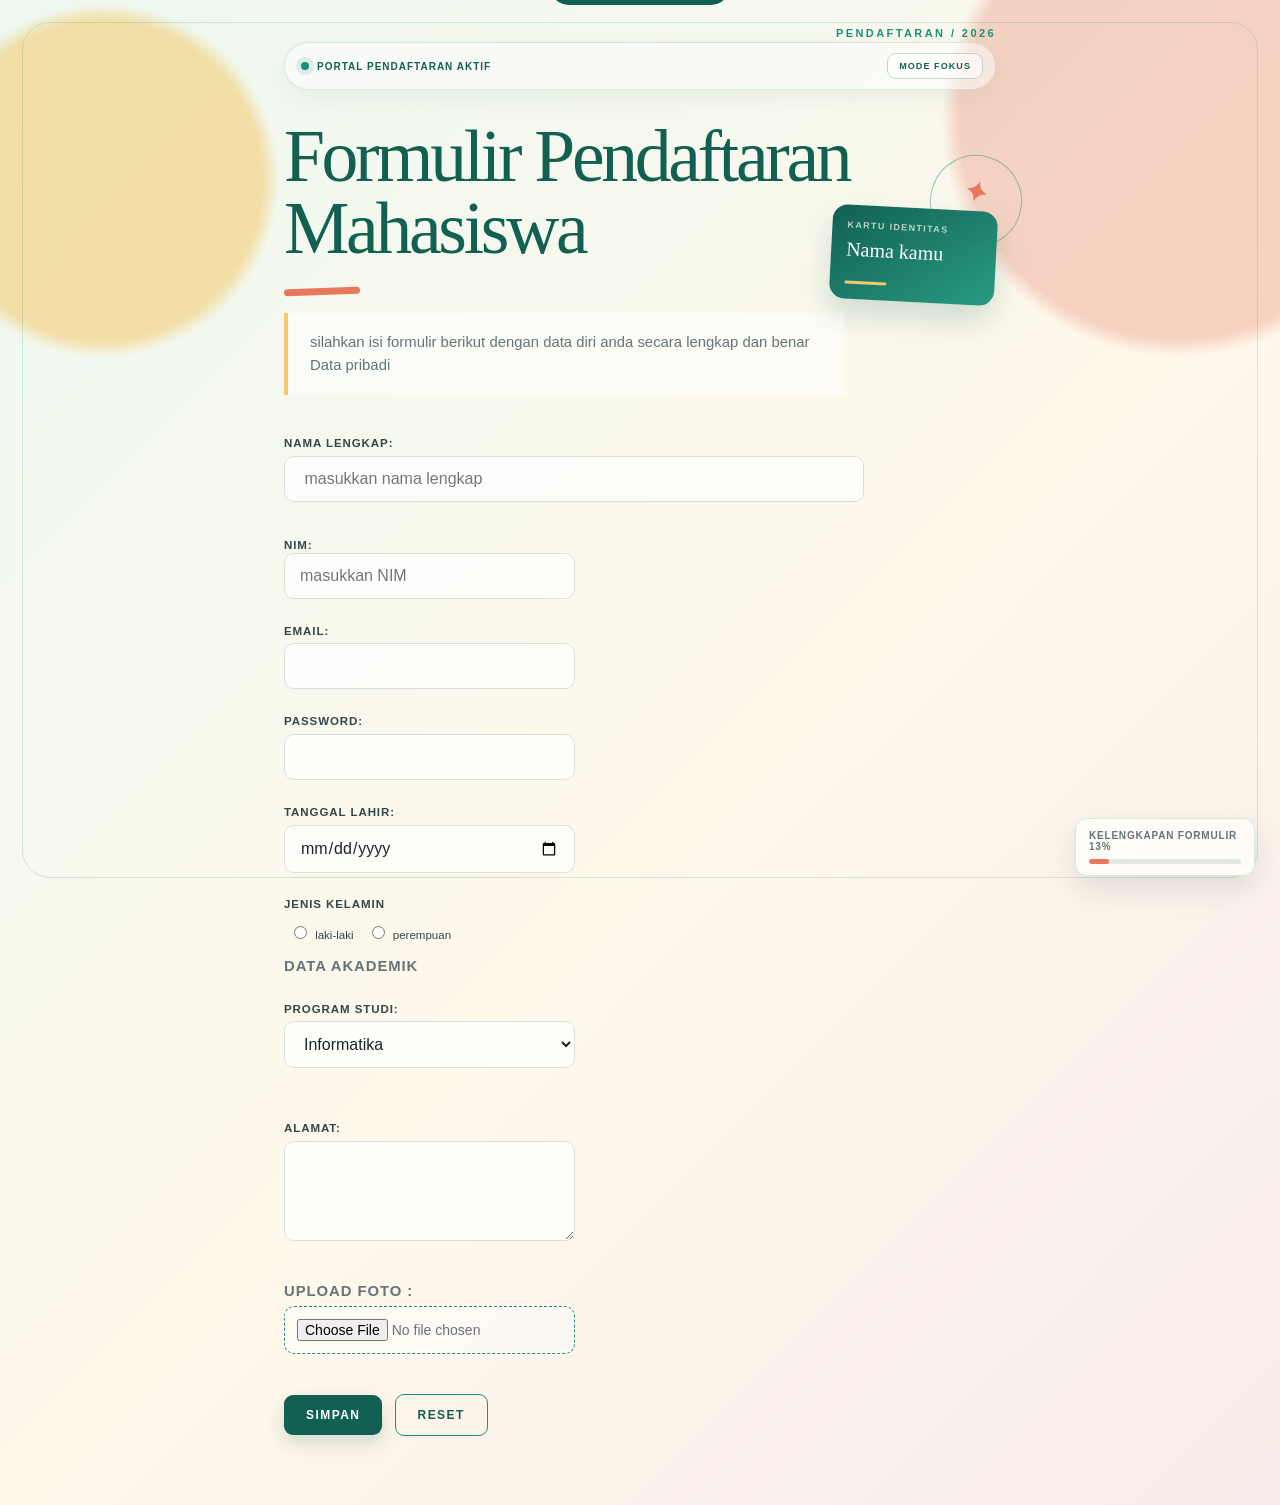
==== test.html @ 1a00e094 "Polish student registration form" ====
<!DOCTYPE html>
<html>
    <head>
        <title>soal 1 pemrograman web dasar</title>
        <meta name="viewport" content="width=device-width, initial-scale=1.0">
        <style>
            :root {
                --ink: #19242a;
                --muted: #65747a;
                --paper: rgba(255, 253, 248, 0.93);
                --line: #d8e0dc;
                --mint: #1e8f79;
                --mint-dark: #126052;
                --coral: #e7785d;
                --yellow: #f3c969;
                --shadow: 0 24px 70px rgba(25, 57, 54, 0.16);
            }

            * { box-sizing: border-box; }

            html { min-height: 100%; }

            body {
                position: relative;
                isolation: isolate;
                max-width: 860px;
                margin: 0 auto;
                padding: 76px 74px 64px;
                color: var(--ink);
                background:
                    radial-gradient(circle at 8% 12%, rgba(243, 201, 105, .55) 0 9%, transparent 10%),
                    radial-gradient(circle at 92% 8%, rgba(231, 120, 93, .30) 0 12%, transparent 13%),
                    linear-gradient(135deg, #edf8f1 0%, #fff8eb 55%, #f7ebe9 100%);
                font-family: Georgia, "Times New Roman", serif;
                line-height: 1.55;
                min-height: 100vh;
            }

            body::before {
                content: "";
                position: fixed;
                z-index: -1;
                inset: 22px;
                border: 1px solid rgba(30, 143, 121, .18);
                border-radius: 28px;
                pointer-events: none;
            }

            body::after {
                content: "PENDAFTARAN  /  2026";
                position: absolute;
                top: 28px;
                right: 74px;
                color: var(--mint);
                font: 700 11px/1 Arial, sans-serif;
                letter-spacing: .22em;
            }

            h1 {
                max-width: 580px;
                margin: 0 0 18px;
                color: var(--mint-dark);
                font-size: clamp(2.45rem, 6vw, 4.6rem);
                font-weight: 400;
                line-height: .98;
                letter-spacing: -.045em;
            }

            h1::after {
                content: "";
                display: block;
                width: 76px;
                height: 7px;
                margin-top: 24px;
                border-radius: 99px;
                background: var(--coral);
                transform: rotate(-2deg);
            }

            p {
                color: var(--muted);
                font-family: Arial, sans-serif;
                font-size: .93rem;
            }

            body > p:first-of-type {
                max-width: 560px;
                margin: 0 0 30px;
                padding: 18px 22px;
                border-left: 4px solid var(--yellow);
                background: rgba(255, 255, 255, .52);
            }

            body > p:nth-of-type(2) {
                margin: 34px 0 12px;
                color: var(--mint-dark);
                font-weight: 700;
                text-transform: uppercase;
                letter-spacing: .14em;
            }

            label {
                display: inline-block;
                margin: 12px 0 5px;
                color: #34464a;
                font: 700 .72rem/1.2 Arial, sans-serif;
                letter-spacing: .08em;
                text-transform: uppercase;
            }

            input:not([type="radio"]):not([type="file"]),
            select,
            textarea {
                display: block;
                width: 100%;
                max-width: 580px;
                padding: 13px 15px;
                border: 1px solid var(--line);
                border-radius: 10px;
                outline: none;
                color: var(--ink);
                background: rgba(255, 255, 255, .75);
                font: 16px Arial, sans-serif;
                transition: border-color .2s, box-shadow .2s, background .2s;
            }

            textarea { resize: vertical; }

            input:not([type="radio"]):not([type="file"]):focus,
            select:focus,
            textarea:focus {
                border-color: var(--mint);
                background: #fff;
                box-shadow: 0 0 0 4px rgba(30, 143, 121, .13);
            }

            input[type="radio"] {
                accent-color: var(--mint);
                margin: 0 4px 0 10px;
            }

            input[type="radio"] + label {
                margin: 12px 4px 0 0;
                font-weight: 400;
                letter-spacing: 0;
                text-transform: none;
            }

            input[type="file"] {
                width: 100%;
                max-width: 580px;
                padding: 12px;
                border: 1px dashed var(--mint);
                border-radius: 10px;
                color: var(--muted);
                background: rgba(255, 255, 255, .45);
                font: 14px Arial, sans-serif;
            }

            button {
                margin: 12px 8px 0 0;
                padding: 13px 22px;
                border: 0;
                border-radius: 9px;
                color: white;
                background: var(--mint-dark);
                cursor: pointer;
                font: 700 12px Arial, sans-serif;
                letter-spacing: .12em;
                text-transform: uppercase;
                box-shadow: 0 8px 18px rgba(18, 96, 82, .18);
                transition: transform .2s, box-shadow .2s, background .2s;
            }

            button[type="reset"] {
                color: var(--mint-dark);
                background: transparent;
                border: 1px solid var(--mint);
                box-shadow: none;
            }

            button:hover {
                background: var(--coral);
                box-shadow: 0 12px 22px rgba(231, 120, 93, .24);
                transform: translateY(-2px);
            }

            button[type="reset"]:hover { color: white; }

            .form-accent {
                position: absolute;
                top: 155px;
                right: 48px;
                width: 92px;
                height: 92px;
                border: 1px solid rgba(30, 143, 121, .45);
                border-radius: 50%;
                transform: rotate(18deg);
                pointer-events: none;
            }

            .form-accent::before {
                content: "✦";
                position: absolute;
                top: 20px;
                left: 31px;
                color: var(--coral);
                font-size: 28px;
            }

            .form-progress {
                position: fixed;
                right: 25px;
                bottom: 24px;
                z-index: 5;
                width: 180px;
                padding: 11px 13px;
                border: 1px solid rgba(30, 143, 121, .18);
                border-radius: 12px;
                background: rgba(255, 253, 248, .92);
                box-shadow: 0 12px 30px rgba(25, 57, 54, .12);
                font: 700 10px Arial, sans-serif;
                letter-spacing: .08em;
            }

            .form-progress span { display: block; margin-bottom: 7px; color: var(--muted); }
            .progress-track { height: 5px; overflow: hidden; border-radius: 10px; background: #dfe9e2; }
            .progress-value { width: 0%; height: 100%; border-radius: inherit; background: var(--coral); transition: width .3s ease; }

            .notice {
                position: fixed;
                top: 24px;
                left: 50%;
                z-index: 10;
                padding: 12px 18px;
                border-radius: 99px;
                color: white;
                background: var(--mint-dark);
                font: 700 12px Arial, sans-serif;
                transform: translate(-50%, -150%);
                transition: transform .3s ease;
            }

            .notice.show { transform: translate(-50%, 0); }

            .status-bar {
                display: flex;
                align-items: center;
                justify-content: space-between;
                gap: 18px;
                margin: -34px 0 30px;
                padding: 10px 12px 10px 16px;
                border: 1px solid rgba(30, 143, 121, .17);
                border-radius: 99px;
                background: rgba(255, 255, 255, .48);
                box-shadow: 0 9px 24px rgba(25, 57, 54, .05);
                font: 700 10px Arial, sans-serif;
                letter-spacing: .1em;
                text-transform: uppercase;
            }

            .status-live { display: inline-flex; align-items: center; gap: 8px; color: var(--mint-dark); }
            .status-live::before {
                content: "";
                width: 8px;
                height: 8px;
                border-radius: 50%;
                background: var(--mint);
                box-shadow: 0 0 0 5px rgba(30, 143, 121, .12);
                animation: pulse 2s ease-in-out infinite;
            }

            .focus-toggle {
                padding: 7px 11px;
                margin: 0;
                color: var(--mint-dark);
                background: rgba(255, 255, 255, .58);
                border: 1px solid rgba(30, 143, 121, .3);
                box-shadow: none;
                font-size: 9px;
            }

            .focus-toggle:hover { color: white; }

            .identity-preview {
                position: absolute;
                top: 208px;
                right: 74px;
                width: 165px;
                padding: 15px;
                border-radius: 15px;
                color: white;
                background: linear-gradient(145deg, var(--mint-dark), #289b82);
                box-shadow: 0 16px 30px rgba(18, 96, 82, .18);
                transform: rotate(3deg);
                transition: transform .25s ease;
            }

            .identity-preview:hover { transform: rotate(0) translateY(-4px); }
            .preview-kicker { display: block; opacity: .7; font: 700 9px Arial, sans-serif; letter-spacing: .15em; }
            .preview-name { display: block; min-height: 30px; margin-top: 8px; font: 400 20px/1.1 Georgia, serif; overflow-wrap: anywhere; }
            .preview-line { display: block; width: 42px; height: 3px; margin-top: 13px; border-radius: 9px; background: var(--yellow); }

            .focus-mode { max-width: 720px; }
            .focus-mode .identity-preview,
            .focus-mode .form-accent { opacity: .12; }
            .focus-mode .status-bar { opacity: .45; }

            @keyframes pulse {
                0%, 100% { opacity: 1; transform: scale(1); }
                50% { opacity: .55; transform: scale(.78); }
            }

            @media (max-width: 640px) {
                body { padding: 56px 25px 110px; }
                body::after { right: 25px; font-size: 9px; }
                body::before { inset: 12px; border-radius: 18px; }
                .form-accent { top: 112px; right: 18px; width: 60px; height: 60px; opacity: .7; }
                .form-accent::before { top: 11px; left: 20px; font-size: 20px; }
                h1 { max-width: 80%; font-size: 3rem; }
                .form-progress { right: 20px; bottom: 15px; left: 20px; width: auto; }
                .status-bar { margin-top: -18px; }
                .identity-preview { position: relative; top: auto; right: auto; width: 100%; margin: 0 0 28px; transform: rotate(-1deg); }
            }
        </style>
    </head>
    <body>
        <div class="status-bar">
            <span class="status-live">Portal pendaftaran aktif</span>
            <button class="focus-toggle" type="button">Mode fokus</button>
        </div>
        <h1>Formulir Pendaftaran Mahasiswa</h1>
        <div class="identity-preview" aria-live="polite">
            <span class="preview-kicker">KARTU IDENTITAS</span>
            <span class="preview-name">Nama kamu</span>
            <span class="preview-line"></span>
        </div>
        <p>silahkan isi formulir berikut dengan data diri anda secara lengkap dan benar<br>
            Data pribadi
        </p>
            <label>nama lengkap:</label><br>
            <input type="text" name="nama lengkap" placeholder=" masukkan nama lengkap">
        <br>
            <label>NIM:</lebel><br>
            <input type="number" name="masukkan NIM" placeholder="masukkan NIM">
        <br>
            <label>email:</label><br>
            <input type="text" name="contoh" placeholders="contoh@gmail.com">
        <br>
            <form>
                <label for="password">password:</label><br>
            <input type="password" id="password" name="password" placeholder="">
            </form>
        <br>
            <label>tanggal lahir:</label>
            <input type="date">
        <br>
            <label>jenis kelamin</label>
            <br>
            <input type="radio" name="jk" value="L">
            <label>laki-laki</label>
            <input type="radio" name="jk" value="P">
            <label>perempuan</label>
        <br>
        <p>data akademik</p>
          <label for="prodi">Program Studi:</label><br>
            <select id="prodi" name="prodi">
            <option value="informatika">Informatika</option>
            <option value="mesin">Teknik Mesin</option>
            <option value="elektronika">Teknik Elektronika</option>
            </select>
            <br><br>
        <br>
            <label for="alamat">Alamat:</label><br>
            <textarea id="alamat" name="alamat" rows="4"></textarea>
            </form>
        <br><br>
        <p style="margin-bottom: 5px;">upload foto :</p>
        <form action= "/action_page.php">
            <input type="file" id="myfile" name="filename">
        </form>
        <br><br>
            <button type="submit">simpan</button>
            <button type="reset">Reset</button>
        <span class="form-accent" aria-hidden="true"></span>
        <aside class="form-progress" aria-live="polite">
            <span>KELENGKAPAN FORMULIR <b>0%</b></span>
            <div class="progress-track"><div class="progress-value"></div></div>
        </aside>
        <div class="notice" role="status">Data siap disimpan.</div>
        <script>
            const fields = [...document.querySelectorAll('input:not([type="radio"]), select, textarea')];
            const progressText = document.querySelector('.form-progress b');
            const progressValue = document.querySelector('.progress-value');
            const notice = document.querySelector('.notice');
            const nameField = document.querySelector('input[name="nama lengkap"]');
            const previewName = document.querySelector('.preview-name');
            const focusToggle = document.querySelector('.focus-toggle');
            const updateProgress = () => {
                const completed = fields.filter((field) => field.value.trim()).length;
                const percentage = Math.round((completed / fields.length) * 100);
                progressText.textContent = `${percentage}%`;
                progressValue.style.width = `${percentage}%`;
            };
            nameField.addEventListener('input', () => {
                previewName.textContent = nameField.value.trim() || 'Nama kamu';
            });
            focusToggle.addEventListener('click', () => {
                document.body.classList.toggle('focus-mode');
                focusToggle.textContent = document.body.classList.contains('focus-mode') ? 'Keluar fokus' : 'Mode fokus';
            });
            fields.forEach((field) => field.addEventListener('input', updateProgress));
            document.querySelector('button[type="reset"]').addEventListener('click', () => setTimeout(updateProgress));
            document.querySelector('button[type="submit"]').addEventListener('click', () => {
                notice.classList.add('show');
                setTimeout(() => notice.classList.remove('show'), 2600);
            });
            updateProgress();
        </script>
    </body>
</html>
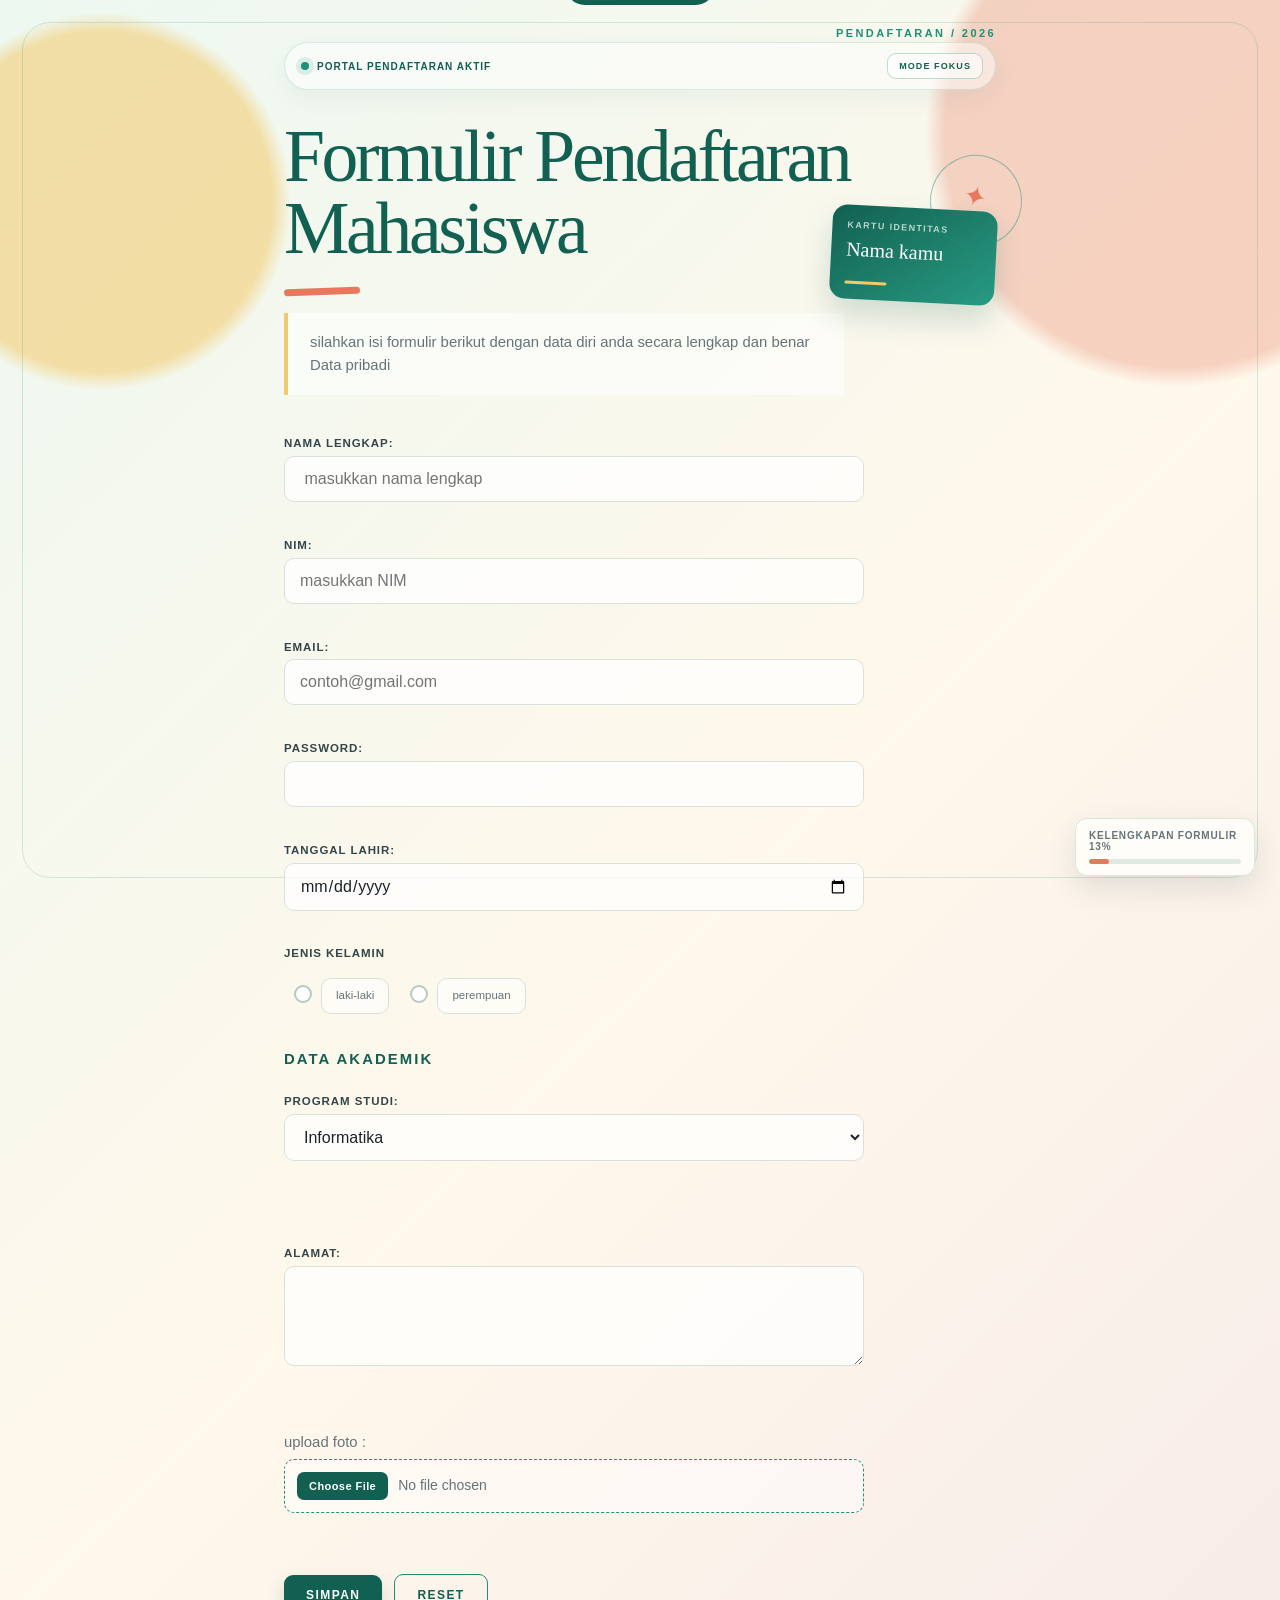
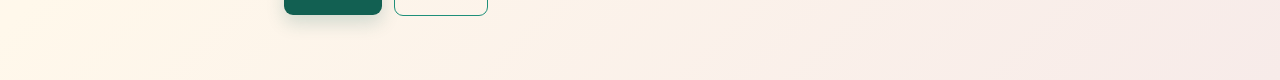
==== commit 56c74437: "Clean up form markup and styling" ====
--- a/test.html
+++ b/test.html
@@ -4,6 +4,7 @@
         <title>soal 1 pemrograman web dasar</title>
         <meta name="viewport" content="width=device-width, initial-scale=1.0">
         <style>
+            /* Warna dan efek dasar halaman. */
             :root {
                 --ink: #19242a;
                 --muted: #65747a;
@@ -18,8 +19,12 @@
 
             * { box-sizing: border-box; }
 
+            ::selection { color: white; background: var(--coral); }
+            :focus-visible { outline: 3px solid rgba(231, 120, 93, .48); outline-offset: 3px; }
+
             html { min-height: 100%; }
 
+            /* Layout utama dan latar belakang dekoratif. */
             body {
                 position: relative;
                 isolation: isolate;
@@ -108,6 +113,7 @@
                 text-transform: uppercase;
             }
 
+            /* Gaya bersama untuk semua kontrol formulir. */
             input:not([type="radio"]):not([type="file"]),
             select,
             textarea {
@@ -135,15 +141,50 @@
             }
 
             input[type="radio"] {
-                accent-color: var(--mint);
-                margin: 0 4px 0 10px;
+                appearance: none;
+                width: 18px;
+                height: 18px;
+                margin: 12px 5px 0 10px;
+                border: 2px solid #b8c9c1;
+                border-radius: 50%;
+                vertical-align: -4px;
+                background: white;
+                cursor: pointer;
+                transition: border-color .2s, background .2s, box-shadow .2s;
             }
 
             input[type="radio"] + label {
-                margin: 12px 4px 0 0;
+                margin: 12px 7px 0 0;
+                padding: 10px 14px;
+                border: 1px solid var(--line);
+                border-radius: 10px;
+                color: var(--muted);
+                background: rgba(255, 255, 255, .55);
                 font-weight: 400;
                 letter-spacing: 0;
                 text-transform: none;
+                cursor: pointer;
+                transition: border-color .2s, color .2s, background .2s, transform .2s;
+            }
+
+            input[type="radio"]:checked {
+                border-color: var(--coral);
+                background: var(--coral);
+                box-shadow: inset 0 0 0 4px white;
+            }
+
+            input[type="radio"]:checked + label {
+                border-color: var(--coral);
+                color: #a34f3d;
+                background: rgba(231, 120, 93, .13);
+                transform: translateY(-2px);
+            }
+
+            input[type="radio"]:hover { border-color: var(--mint); }
+            input[type="radio"]:focus-visible + label { outline: 3px solid rgba(231, 120, 93, .32); outline-offset: 3px; }
+
+            @media (max-width: 380px) {
+                input[type="radio"] + label { padding: 9px 10px; }
             }
 
             input[type="file"] {
@@ -157,6 +198,21 @@
                 font: 14px Arial, sans-serif;
             }
 
+            input[type="file"]::file-selector-button {
+                margin-right: 10px;
+                padding: 8px 12px;
+                border: 0;
+                border-radius: 7px;
+                color: white;
+                background: var(--mint-dark);
+                cursor: pointer;
+                font: 700 11px Arial, sans-serif;
+                letter-spacing: .04em;
+            }
+
+            input[type="file"]::file-selector-button:hover { background: var(--coral); }
+
+            /* Tombol aksi utama dan tombol reset. */
             button {
                 margin: 12px 8px 0 0;
                 padding: 13px 22px;
@@ -186,6 +242,8 @@
             }
 
             button[type="reset"]:hover { color: white; }
+
+            button:active { transform: translateY(1px) scale(.98); }
 
             .form-accent {
                 position: absolute;
@@ -311,6 +369,7 @@
                 50% { opacity: .55; transform: scale(.78); }
             }
 
+            /* Penyesuaian tampilan pada layar kecil. */
             @media (max-width: 640px) {
                 body { padding: 56px 25px 110px; }
                 body::after { right: 25px; font-size: 9px; }
@@ -339,21 +398,19 @@
             Data pribadi
         </p>
             <label>nama lengkap:</label><br>
-            <input type="text" name="nama lengkap" placeholder=" masukkan nama lengkap">
-        <br>
-            <label>NIM:</lebel><br>
-            <input type="number" name="masukkan NIM" placeholder="masukkan NIM">
-        <br>
-            <label>email:</label><br>
-            <input type="text" name="contoh" placeholders="contoh@gmail.com">
-        <br>
-            <form>
-                <label for="password">password:</label><br>
+            <input id="nama-lengkap" type="text" name="nama lengkap" placeholder=" masukkan nama lengkap">
+        <br>
+            <label for="nim">NIM:</label><br>
+            <input id="nim" type="number" name="masukkan NIM" placeholder="masukkan NIM">
+        <br>
+            <label for="email">email:</label><br>
+            <input id="email" type="email" name="contoh" placeholder="contoh@gmail.com">
+        <br>
+            <label for="password">password:</label><br>
             <input type="password" id="password" name="password" placeholder="">
-            </form>
-        <br>
-            <label>tanggal lahir:</label>
-            <input type="date">
+        <br>
+            <label for="tanggal-lahir">tanggal lahir:</label>
+            <input id="tanggal-lahir" type="date" name="tanggal lahir">
         <br>
             <label>jenis kelamin</label>
             <br>
@@ -373,7 +430,6 @@
         <br>
             <label for="alamat">Alamat:</label><br>
             <textarea id="alamat" name="alamat" rows="4"></textarea>
-            </form>
         <br><br>
         <p style="margin-bottom: 5px;">upload foto :</p>
         <form action= "/action_page.php">
@@ -389,6 +445,7 @@
         </aside>
         <div class="notice" role="status">Data siap disimpan.</div>
         <script>
+            // Referensi elemen yang dipakai oleh interaksi halaman.
             const fields = [...document.querySelectorAll('input:not([type="radio"]), select, textarea')];
             const progressText = document.querySelector('.form-progress b');
             const progressValue = document.querySelector('.progress-value');
@@ -396,19 +453,24 @@
             const nameField = document.querySelector('input[name="nama lengkap"]');
             const previewName = document.querySelector('.preview-name');
             const focusToggle = document.querySelector('.focus-toggle');
+            const genderLabels = document.querySelectorAll('input[type="radio"] + label');
+            // Menghitung jumlah field yang sudah diisi.
             const updateProgress = () => {
                 const completed = fields.filter((field) => field.value.trim()).length;
                 const percentage = Math.round((completed / fields.length) * 100);
                 progressText.textContent = `${percentage}%`;
                 progressValue.style.width = `${percentage}%`;
             };
+            // Menampilkan nama pengguna pada kartu identitas.
             nameField.addEventListener('input', () => {
                 previewName.textContent = nameField.value.trim() || 'Nama kamu';
             });
+            // Mengaktifkan atau menonaktifkan tampilan fokus.
             focusToggle.addEventListener('click', () => {
                 document.body.classList.toggle('focus-mode');
                 focusToggle.textContent = document.body.classList.contains('focus-mode') ? 'Keluar fokus' : 'Mode fokus';
             });
+            genderLabels.forEach((label) => label.addEventListener('click', () => label.previousElementSibling.click()));
             fields.forEach((field) => field.addEventListener('input', updateProgress));
             document.querySelector('button[type="reset"]').addEventListener('click', () => setTimeout(updateProgress));
             document.querySelector('button[type="submit"]').addEventListener('click', () => {
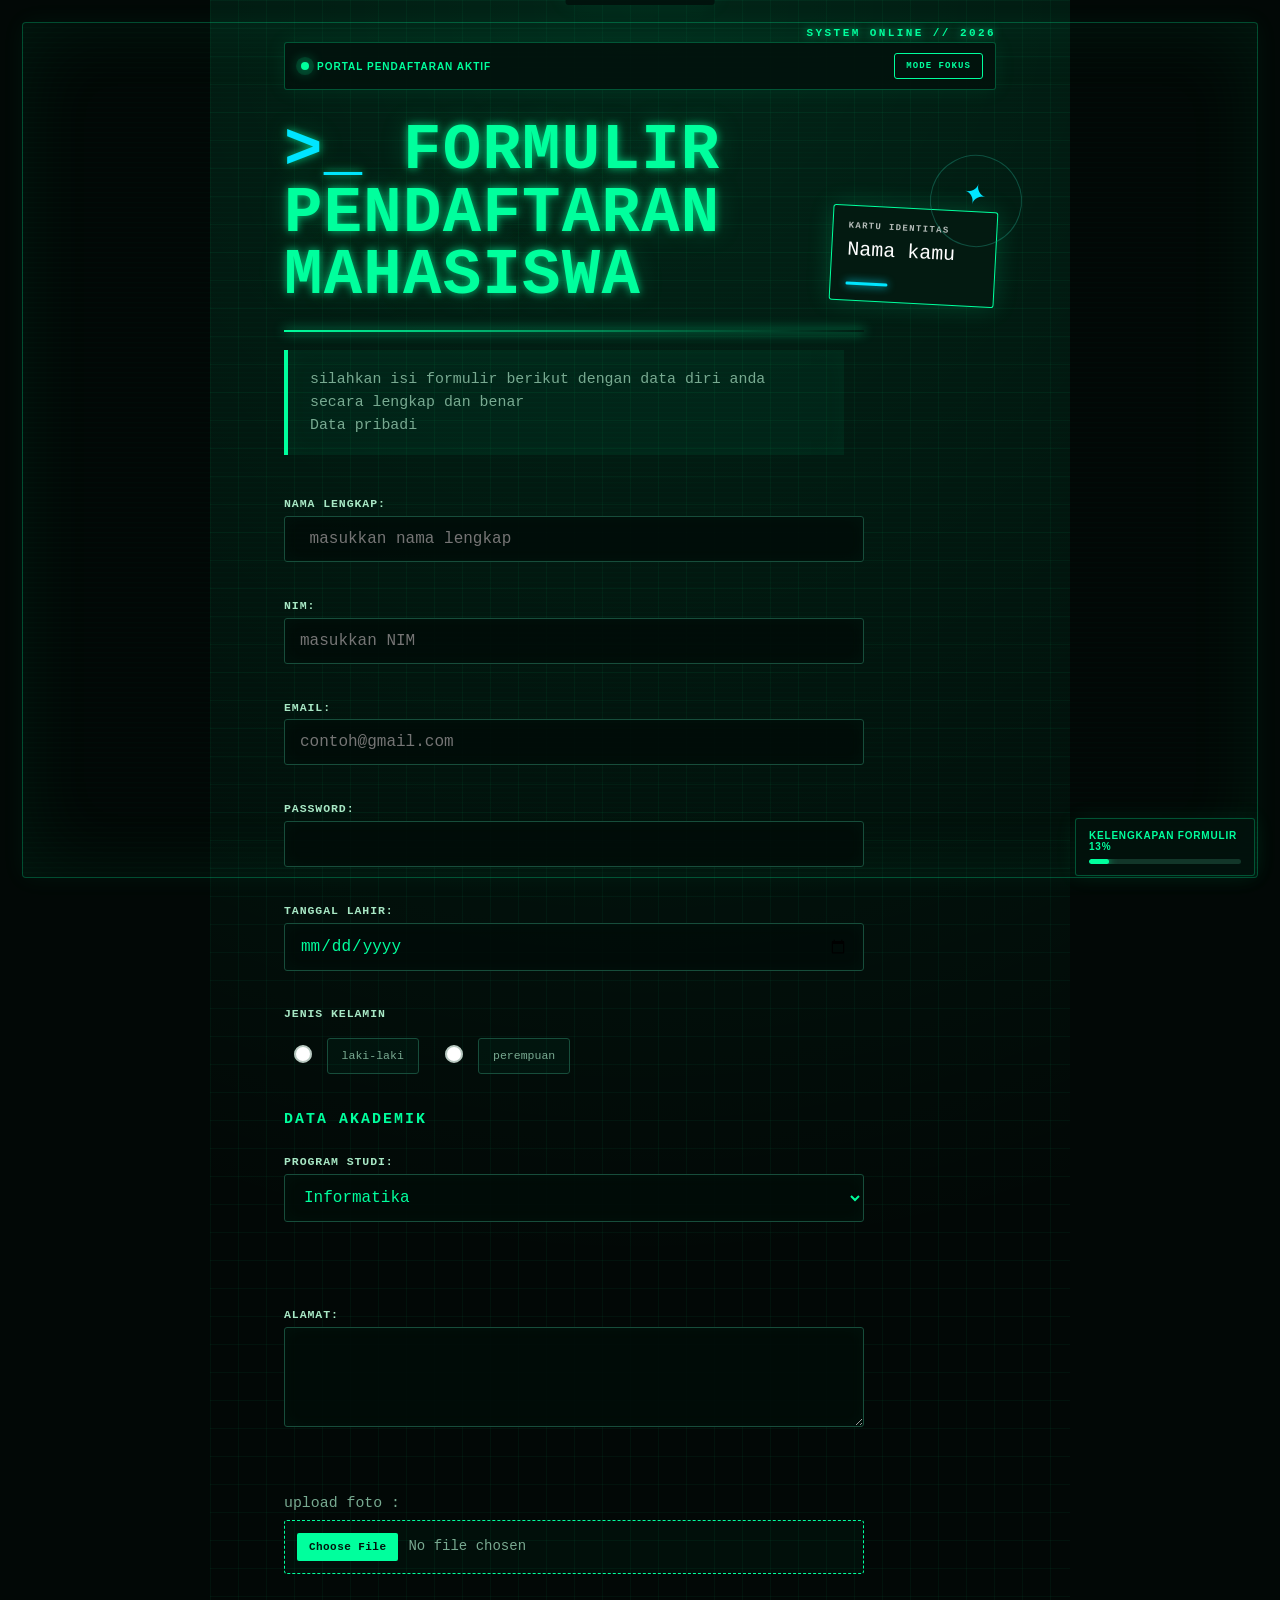
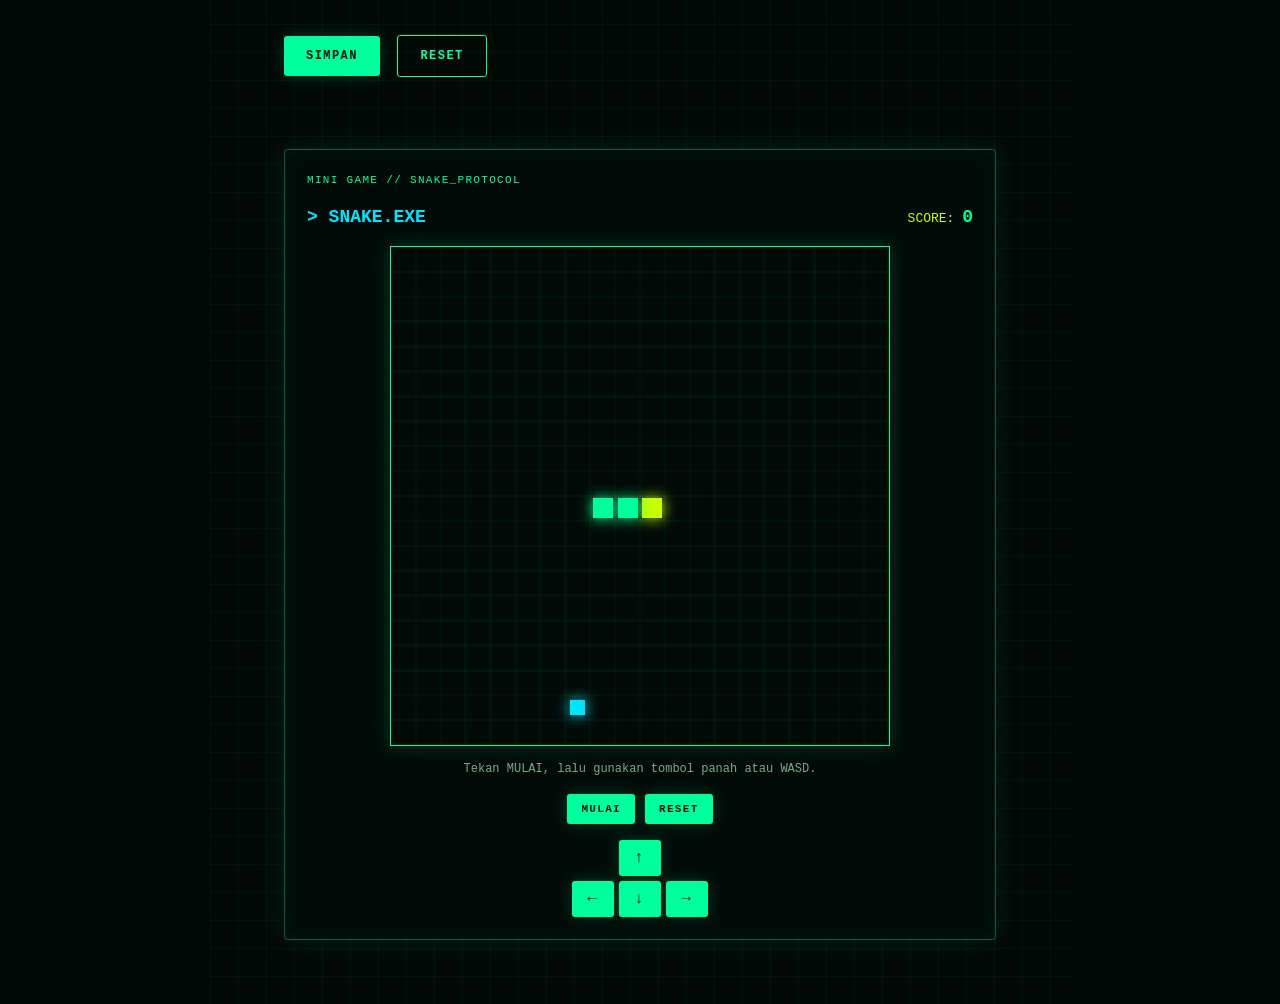
==== commit eb3d8840: "Add hacker themed Snake game" ====
--- a/test.html
+++ b/test.html
@@ -380,6 +380,224 @@
                 .form-progress { right: 20px; bottom: 15px; left: 20px; width: auto; }
                 .status-bar { margin-top: -18px; }
                 .identity-preview { position: relative; top: auto; right: auto; width: 100%; margin: 0 0 28px; transform: rotate(-1deg); }
+            }
+
+            /* Hacker theme: terminal gelap dengan aksen neon. */
+            :root {
+                --ink: #d9ffe9;
+                --muted: #78aa91;
+                --paper: rgba(5, 18, 15, .94);
+                --line: #174d3b;
+                --mint: #00ff9d;
+                --mint-dark: #00c879;
+                --coral: #00e5ff;
+                --yellow: #c6ff00;
+                --shadow: 0 24px 70px rgba(0, 255, 157, .12);
+            }
+
+            html {
+                background: #020806;
+                scroll-behavior: smooth;
+            }
+
+            body {
+                color: var(--ink);
+                background-color: #020806;
+                background-image:
+                    linear-gradient(rgba(0, 255, 157, .045) 1px, transparent 1px),
+                    linear-gradient(90deg, rgba(0, 255, 157, .045) 1px, transparent 1px),
+                    radial-gradient(circle at 50% 0%, rgba(0, 255, 157, .12), transparent 48%);
+                background-size: 28px 28px, 28px 28px, 100% 100%;
+                font-family: "Courier New", Courier, monospace;
+            }
+
+            body::before {
+                border-color: rgba(0, 255, 157, .28);
+                border-radius: 4px;
+                background: repeating-linear-gradient(0deg, transparent 0 3px, rgba(0, 255, 157, .018) 4px 5px);
+                box-shadow: inset 0 0 80px rgba(0, 255, 157, .07), 0 0 24px rgba(0, 255, 157, .05);
+            }
+
+            body::after {
+                content: "SYSTEM ONLINE // 2026";
+                color: var(--mint);
+                font-family: "Courier New", Courier, monospace;
+                text-shadow: 0 0 10px rgba(0, 255, 157, .7);
+            }
+
+            h1 {
+                color: var(--mint);
+                font-family: "Courier New", Courier, monospace;
+                font-size: clamp(2rem, 5vw, 4rem);
+                font-weight: 700;
+                letter-spacing: .02em;
+                text-transform: uppercase;
+                text-shadow: 0 0 8px rgba(0, 255, 157, .7), 0 0 28px rgba(0, 255, 157, .22);
+            }
+
+            h1::before { content: ">_ "; color: var(--coral); }
+            h1::after {
+                width: 100%;
+                height: 2px;
+                margin-top: 22px;
+                border-radius: 0;
+                background: linear-gradient(90deg, var(--mint), transparent);
+                box-shadow: 0 0 12px var(--mint);
+                transform: none;
+            }
+
+            p { color: var(--muted); font-family: "Courier New", Courier, monospace; }
+            body > p:first-of-type {
+                border-left-color: var(--mint);
+                background: rgba(0, 255, 157, .045);
+                box-shadow: inset 0 0 25px rgba(0, 255, 157, .035);
+            }
+            body > p:nth-of-type(2) { color: var(--mint); }
+
+            label { color: #a8e8c5; font-family: "Courier New", Courier, monospace; }
+            input:not([type="radio"]):not([type="file"]), select, textarea {
+                border-color: var(--line);
+                border-radius: 3px;
+                color: var(--mint);
+                background: rgba(1, 12, 9, .88);
+                font-family: "Courier New", Courier, monospace;
+                caret-color: var(--coral);
+                box-shadow: inset 0 0 16px rgba(0, 255, 157, .035);
+            }
+            input:not([type="radio"]):not([type="file"]):focus, select:focus, textarea:focus {
+                border-color: var(--mint);
+                background: #03130d;
+                box-shadow: 0 0 0 3px rgba(0, 255, 157, .1), 0 0 16px rgba(0, 255, 157, .16);
+            }
+
+            input[type="radio"] + label {
+                border-color: var(--line);
+                border-radius: 3px;
+                color: var(--muted);
+                background: rgba(0, 255, 157, .035);
+            }
+            input[type="radio"]:checked { border-color: var(--coral); background: var(--coral); }
+            input[type="radio"]:checked + label {
+                border-color: var(--coral);
+                color: var(--coral);
+                background: rgba(0, 229, 255, .08);
+                box-shadow: 0 0 14px rgba(0, 229, 255, .12);
+            }
+
+            input[type="file"] {
+                border-color: var(--mint);
+                border-radius: 3px;
+                color: var(--muted);
+                background: rgba(0, 255, 157, .03);
+                font-family: "Courier New", monospace;
+            }
+            input[type="file"]::file-selector-button {
+                border-radius: 2px;
+                color: #00150c;
+                background: var(--mint);
+                font-family: "Courier New", monospace;
+            }
+
+            button {
+                border-radius: 3px;
+                color: #00150c;
+                background: var(--mint);
+                font-family: "Courier New", monospace;
+                box-shadow: 0 0 16px rgba(0, 255, 157, .2);
+            }
+            button:hover { color: #00150c; background: var(--coral); box-shadow: 0 0 20px rgba(0, 229, 255, .35); }
+            button[type="reset"] { color: var(--mint); border-color: var(--mint); background: transparent; }
+            button[type="reset"]:hover { color: #00150c; }
+
+            .status-bar, .form-progress, .notice {
+                border-color: rgba(0, 255, 157, .28);
+                border-radius: 3px;
+                background: rgba(2, 18, 13, .9);
+                box-shadow: 0 0 22px rgba(0, 255, 157, .08);
+            }
+            .status-live, .form-progress span { color: var(--mint); }
+            .status-live::before { background: var(--mint); box-shadow: 0 0 0 5px rgba(0, 255, 157, .12), 0 0 14px var(--mint); }
+            .focus-toggle { color: var(--mint); background: transparent; border-color: var(--mint); box-shadow: none; }
+            .identity-preview { border: 1px solid var(--mint); border-radius: 3px; background: #031a11; box-shadow: 0 0 25px rgba(0, 255, 157, .18); }
+            .preview-kicker, .preview-name { font-family: "Courier New", monospace; }
+            .preview-line { background: var(--coral); box-shadow: 0 0 9px var(--coral); }
+            .progress-track { background: #123629; }
+            .progress-value { background: var(--mint); box-shadow: 0 0 10px var(--mint); }
+            .notice { color: var(--mint); }
+
+            @media (prefers-reduced-motion: no-preference) {
+                h1 { animation: terminal-flicker 6s infinite; }
+            }
+
+            @keyframes terminal-flicker {
+                0%, 96%, 100% { opacity: 1; }
+                97% { opacity: .72; }
+                98% { opacity: .96; }
+            }
+
+            /* Panel game Snake bergaya terminal. */
+            .snake-panel {
+                position: relative;
+                margin-top: 72px;
+                padding: 22px;
+                border: 1px solid rgba(0, 255, 157, .35);
+                border-radius: 4px;
+                background: rgba(1, 12, 9, .92);
+                box-shadow: 0 0 30px rgba(0, 255, 157, .1), inset 0 0 30px rgba(0, 255, 157, .035);
+            }
+
+            .snake-panel::before {
+                content: "MINI GAME // SNAKE_PROTOCOL";
+                display: block;
+                margin-bottom: 15px;
+                color: var(--mint);
+                font-size: 11px;
+                letter-spacing: .12em;
+            }
+
+            .snake-head {
+                display: flex;
+                align-items: center;
+                justify-content: space-between;
+                gap: 16px;
+                margin-bottom: 14px;
+            }
+
+            .snake-head h2 { margin: 0; color: var(--coral); font-size: 18px; }
+            .snake-score { color: var(--yellow); font-size: 13px; }
+            .snake-score strong { color: var(--mint); font-size: 18px; }
+
+            #snake-canvas {
+                display: block;
+                width: min(100%, 500px);
+                aspect-ratio: 1;
+                margin: 0 auto;
+                border: 1px solid var(--mint);
+                background: #010a07;
+                box-shadow: 0 0 18px rgba(0, 255, 157, .18);
+                image-rendering: pixelated;
+            }
+
+            .snake-message {
+                min-height: 22px;
+                margin: 14px 0 4px;
+                color: var(--muted);
+                text-align: center;
+                font-size: 12px;
+            }
+
+            .snake-actions { display: flex; justify-content: center; gap: 10px; margin-top: 12px; }
+            .snake-actions button { margin: 0; padding: 9px 14px; font-size: 11px; }
+            .snake-pad { display: grid; grid-template-columns: repeat(3, 42px); justify-content: center; gap: 5px; margin-top: 16px; }
+            .snake-pad button { width: 42px; height: 36px; margin: 0; padding: 0; font-size: 16px; }
+            .snake-pad button:nth-child(1) { grid-column: 2; }
+            .snake-pad button:nth-child(2) { grid-column: 1; grid-row: 2; }
+            .snake-pad button:nth-child(3) { grid-column: 2; grid-row: 2; }
+            .snake-pad button:nth-child(4) { grid-column: 3; grid-row: 2; }
+
+            @media (max-width: 640px) {
+                .snake-panel { margin-top: 52px; padding: 16px; }
+                .snake-head { align-items: flex-start; flex-direction: column; gap: 5px; }
             }
         </style>
     </head>
@@ -444,6 +662,24 @@
             <div class="progress-track"><div class="progress-value"></div></div>
         </aside>
         <div class="notice" role="status">Data siap disimpan.</div>
+        <section class="snake-panel" aria-label="Game Snake">
+            <div class="snake-head">
+                <h2>&gt; SNAKE.EXE</h2>
+                <div class="snake-score">SCORE: <strong id="snake-score">0</strong></div>
+            </div>
+            <canvas id="snake-canvas" width="400" height="400" aria-label="Papan permainan Snake"></canvas>
+            <p class="snake-message" id="snake-message">Tekan MULAI, lalu gunakan tombol panah atau WASD.</p>
+            <div class="snake-actions">
+                <button id="snake-start" type="button">Mulai</button>
+                <button id="snake-reset" type="button">Reset</button>
+            </div>
+            <div class="snake-pad" aria-label="Kontrol arah Snake">
+                <button type="button" data-direction="up" aria-label="Atas">&#8593;</button>
+                <button type="button" data-direction="left" aria-label="Kiri">&#8592;</button>
+                <button type="button" data-direction="down" aria-label="Bawah">&#8595;</button>
+                <button type="button" data-direction="right" aria-label="Kanan">&#8594;</button>
+            </div>
+        </section>
         <script>
             // Referensi elemen yang dipakai oleh interaksi halaman.
             const fields = [...document.querySelectorAll('input:not([type="radio"]), select, textarea')];
@@ -478,6 +714,115 @@
                 setTimeout(() => notice.classList.remove('show'), 2600);
             });
             updateProgress();
+
+            // Game Snake: gerakan, tabrakan, skor, dan gambar canvas.
+            const snakeCanvas = document.querySelector('#snake-canvas');
+            const snakeContext = snakeCanvas.getContext('2d');
+            const snakeScore = document.querySelector('#snake-score');
+            const snakeMessage = document.querySelector('#snake-message');
+            const snakeStart = document.querySelector('#snake-start');
+            const snakeReset = document.querySelector('#snake-reset');
+            const gridSize = 20;
+            const tileSize = snakeCanvas.width / gridSize;
+            let snake = [];
+            let food = {};
+            let direction = { x: 1, y: 0 };
+            let nextDirection = { x: 1, y: 0 };
+            let score = 0;
+            let snakeTimer;
+            let gameRunning = false;
+
+            const randomFood = () => {
+                do {
+                    food = {
+                        x: Math.floor(Math.random() * gridSize),
+                        y: Math.floor(Math.random() * gridSize)
+                    };
+                } while (snake.some((segment) => segment.x === food.x && segment.y === food.y));
+            };
+
+            const drawSnake = () => {
+                snakeContext.fillStyle = '#010a07';
+                snakeContext.fillRect(0, 0, snakeCanvas.width, snakeCanvas.height);
+                snakeContext.strokeStyle = 'rgba(0, 255, 157, .07)';
+                for (let line = 0; line <= gridSize; line += 1) {
+                    snakeContext.beginPath();
+                    snakeContext.moveTo(line * tileSize, 0);
+                    snakeContext.lineTo(line * tileSize, snakeCanvas.height);
+                    snakeContext.moveTo(0, line * tileSize);
+                    snakeContext.lineTo(snakeCanvas.width, line * tileSize);
+                    snakeContext.stroke();
+                }
+                snakeContext.fillStyle = '#00e5ff';
+                snakeContext.shadowColor = '#00e5ff';
+                snakeContext.shadowBlur = 12;
+                snakeContext.fillRect(food.x * tileSize + 4, food.y * tileSize + 4, tileSize - 8, tileSize - 8);
+                snake.forEach((segment, index) => {
+                    snakeContext.fillStyle = index === 0 ? '#c6ff00' : '#00ff9d';
+                    snakeContext.shadowColor = snakeContext.fillStyle;
+                    snakeContext.fillRect(segment.x * tileSize + 2, segment.y * tileSize + 2, tileSize - 4, tileSize - 4);
+                });
+                snakeContext.shadowBlur = 0;
+            };
+
+            const resetSnake = () => {
+                clearInterval(snakeTimer);
+                snake = [{ x: 10, y: 10 }, { x: 9, y: 10 }, { x: 8, y: 10 }];
+                direction = { x: 1, y: 0 };
+                nextDirection = { x: 1, y: 0 };
+                score = 0;
+                gameRunning = false;
+                snakeScore.textContent = score;
+                snakeMessage.textContent = 'Tekan MULAI, lalu gunakan tombol panah atau WASD.';
+                randomFood();
+                drawSnake();
+            };
+
+            const endSnake = () => {
+                clearInterval(snakeTimer);
+                gameRunning = false;
+                snakeMessage.textContent = `GAME OVER // skor akhir: ${score}. Tekan RESET untuk mencoba lagi.`;
+            };
+
+            const moveSnake = () => {
+                direction = nextDirection;
+                const head = { x: snake[0].x + direction.x, y: snake[0].y + direction.y };
+                const hitWall = head.x < 0 || head.x >= gridSize || head.y < 0 || head.y >= gridSize;
+                const hitSelf = snake.some((segment) => segment.x === head.x && segment.y === head.y);
+                if (hitWall || hitSelf) { endSnake(); return; }
+                snake.unshift(head);
+                if (head.x === food.x && head.y === food.y) {
+                    score += 10;
+                    snakeScore.textContent = score;
+                    randomFood();
+                } else {
+                    snake.pop();
+                }
+                drawSnake();
+            };
+
+            const changeDirection = (newDirection) => {
+                const directions = {
+                    up: { x: 0, y: -1 }, down: { x: 0, y: 1 },
+                    left: { x: -1, y: 0 }, right: { x: 1, y: 0 }
+                };
+                const candidate = directions[newDirection];
+                if (candidate && candidate.x !== -direction.x || candidate && candidate.y !== -direction.y) nextDirection = candidate;
+            };
+
+            snakeStart.addEventListener('click', () => {
+                if (gameRunning) return;
+                gameRunning = true;
+                snakeMessage.textContent = 'SYSTEM RUNNING // kumpulkan data cyan.';
+                snakeTimer = setInterval(moveSnake, 125);
+            });
+            snakeReset.addEventListener('click', resetSnake);
+            document.querySelectorAll('[data-direction]').forEach((button) => button.addEventListener('click', () => changeDirection(button.dataset.direction)));
+            document.addEventListener('keydown', (event) => {
+                const keyDirections = { ArrowUp: 'up', w: 'up', ArrowDown: 'down', s: 'down', ArrowLeft: 'left', a: 'left', ArrowRight: 'right', d: 'right' };
+                if (keyDirections[event.key]) { event.preventDefault(); changeDirection(keyDirections[event.key]); }
+            });
+            resetSnake();
         </script>
     </body>
 </html>
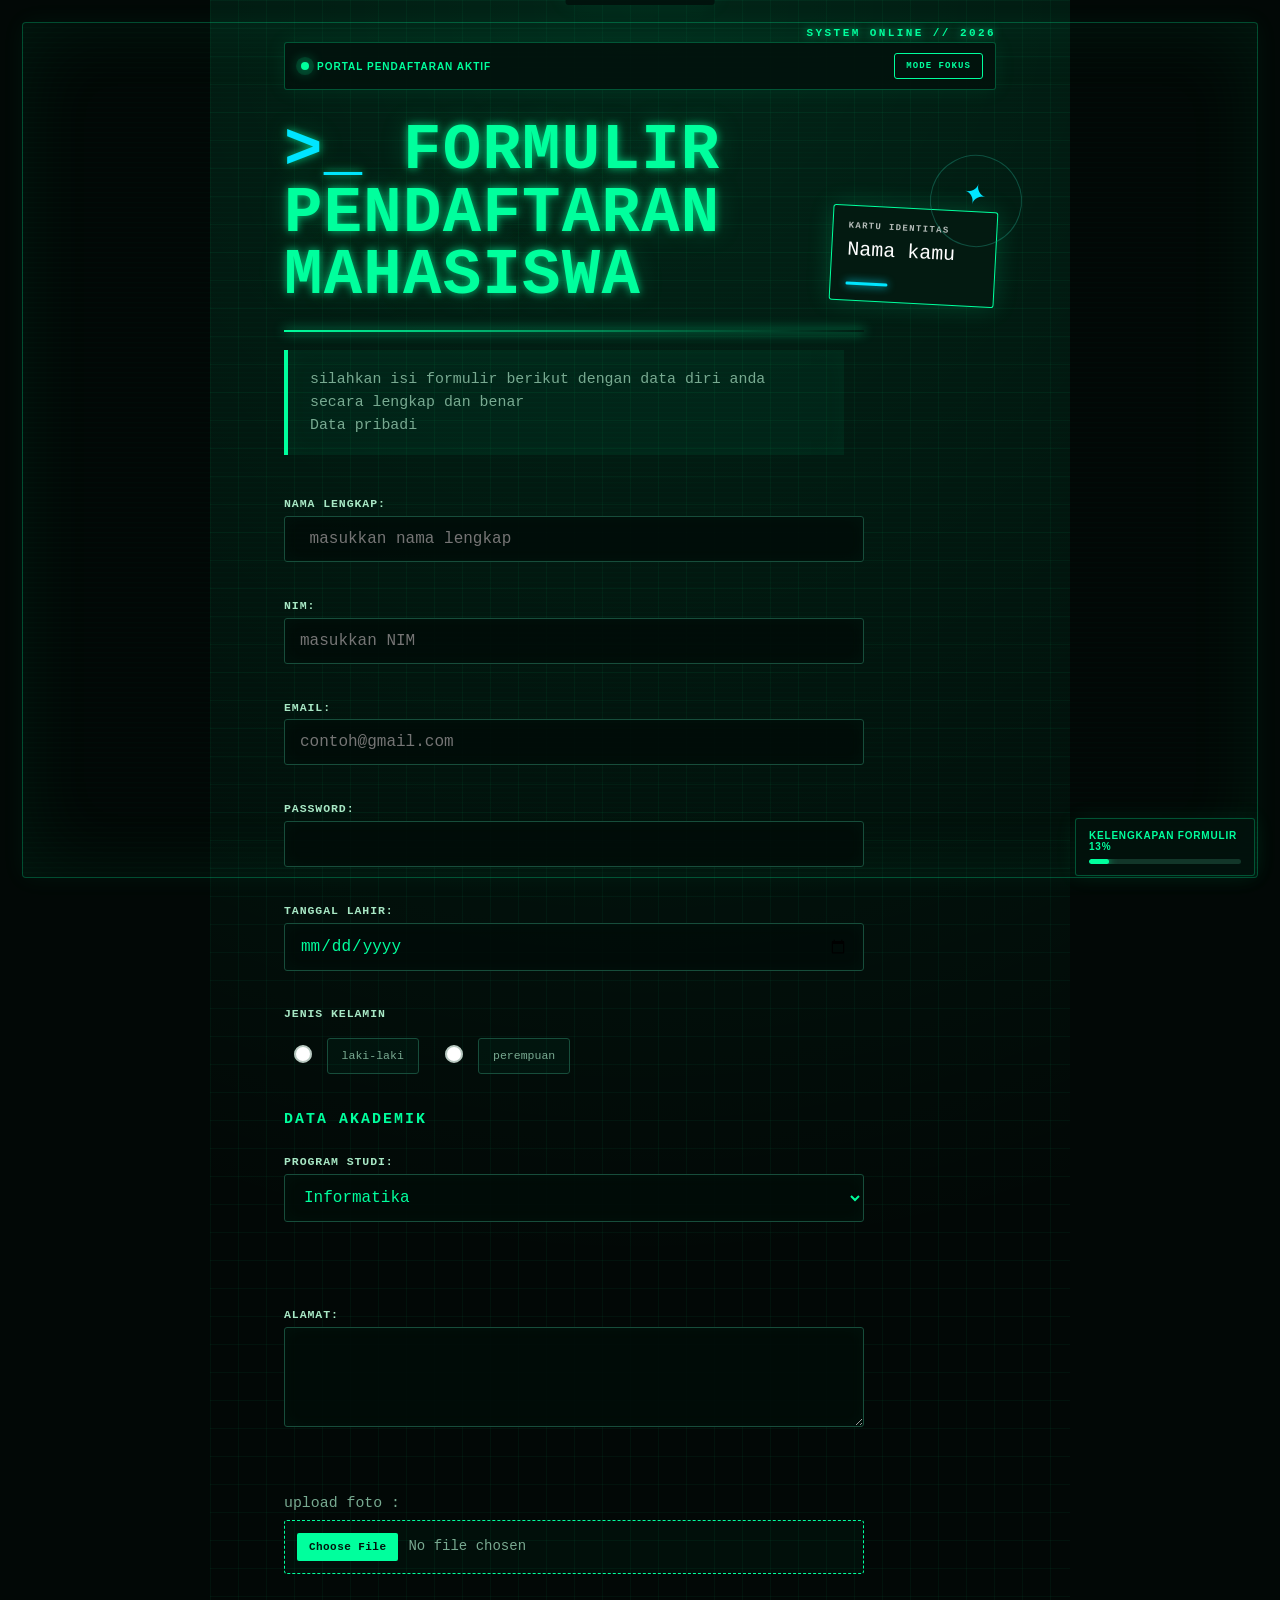
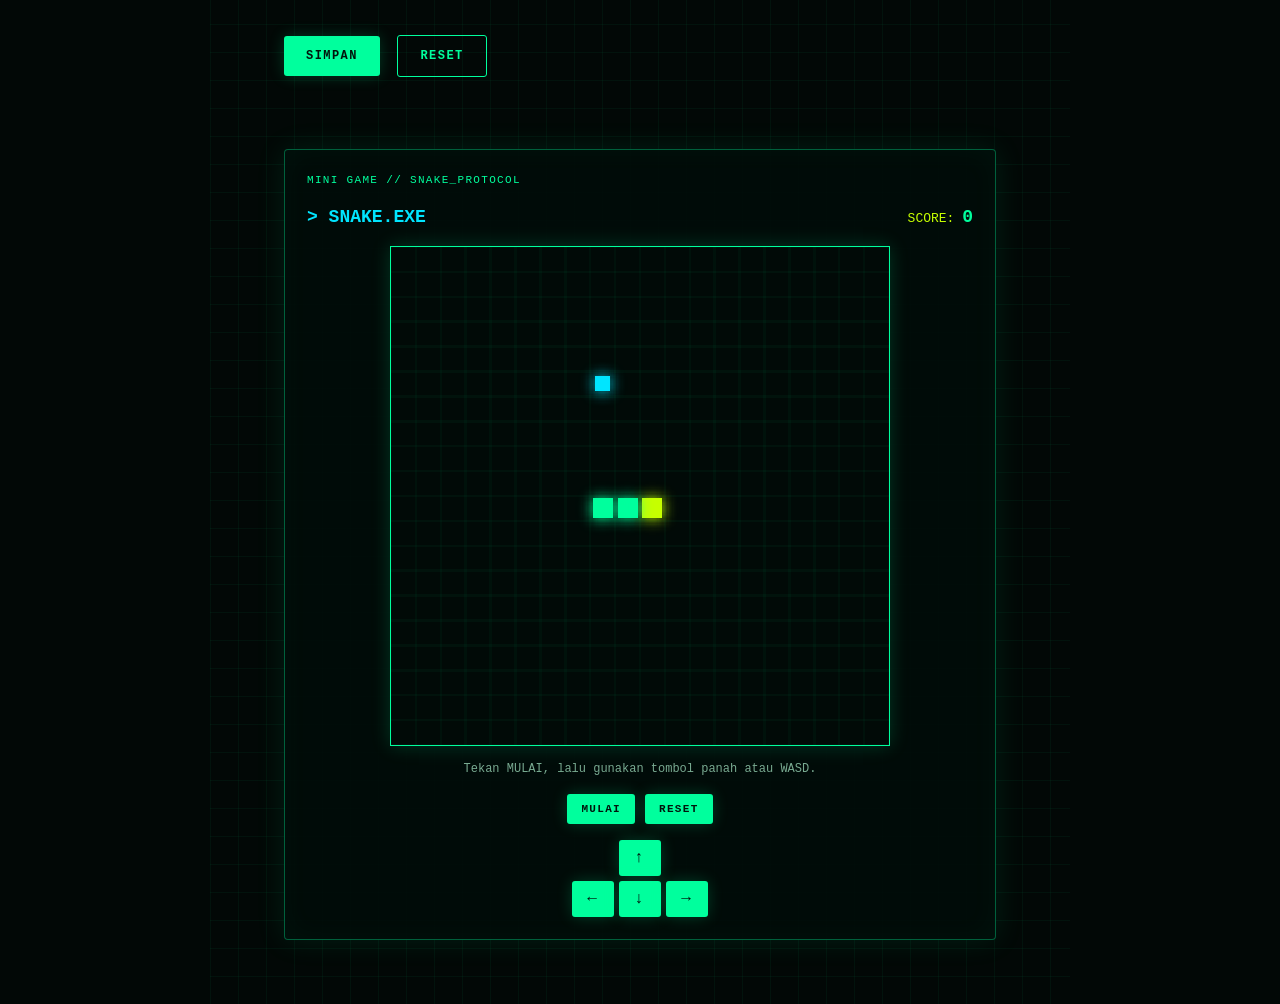
==== commit d4beeed5: "Fix form validation and interaction issues" ====
--- a/test.html
+++ b/test.html
@@ -616,30 +616,30 @@
             Data pribadi
         </p>
             <label>nama lengkap:</label><br>
-            <input id="nama-lengkap" type="text" name="nama lengkap" placeholder=" masukkan nama lengkap">
+            <input id="nama-lengkap" type="text" name="nama lengkap" placeholder=" masukkan nama lengkap" form="registration-form" required>
         <br>
             <label for="nim">NIM:</label><br>
-            <input id="nim" type="number" name="masukkan NIM" placeholder="masukkan NIM">
+            <input id="nim" type="number" name="masukkan NIM" placeholder="masukkan NIM" form="registration-form" required>
         <br>
             <label for="email">email:</label><br>
-            <input id="email" type="email" name="contoh" placeholder="contoh@gmail.com">
+            <input id="email" type="email" name="contoh" placeholder="contoh@gmail.com" form="registration-form" required>
         <br>
             <label for="password">password:</label><br>
-            <input type="password" id="password" name="password" placeholder="">
+            <input type="password" id="password" name="password" placeholder="" form="registration-form" minlength="8" required>
         <br>
             <label for="tanggal-lahir">tanggal lahir:</label>
-            <input id="tanggal-lahir" type="date" name="tanggal lahir">
+            <input id="tanggal-lahir" type="date" name="tanggal lahir" form="registration-form" required>
         <br>
             <label>jenis kelamin</label>
             <br>
-            <input type="radio" name="jk" value="L">
+            <input type="radio" name="jk" value="L" form="registration-form" required>
             <label>laki-laki</label>
-            <input type="radio" name="jk" value="P">
+            <input type="radio" name="jk" value="P" form="registration-form">
             <label>perempuan</label>
         <br>
         <p>data akademik</p>
           <label for="prodi">Program Studi:</label><br>
-            <select id="prodi" name="prodi">
+            <select id="prodi" name="prodi" form="registration-form" required>
             <option value="informatika">Informatika</option>
             <option value="mesin">Teknik Mesin</option>
             <option value="elektronika">Teknik Elektronika</option>
@@ -647,15 +647,15 @@
             <br><br>
         <br>
             <label for="alamat">Alamat:</label><br>
-            <textarea id="alamat" name="alamat" rows="4"></textarea>
+            <textarea id="alamat" name="alamat" rows="4" form="registration-form" required></textarea>
         <br><br>
         <p style="margin-bottom: 5px;">upload foto :</p>
-        <form action= "/action_page.php">
-            <input type="file" id="myfile" name="filename">
+        <form id="registration-form" action="/action_page.php" method="post" enctype="multipart/form-data">
+            <input type="file" id="myfile" name="filename" form="registration-form">
         </form>
         <br><br>
-            <button type="submit">simpan</button>
-            <button type="reset">Reset</button>
+            <button type="submit" form="registration-form">simpan</button>
+            <button type="reset" form="registration-form">Reset</button>
         <span class="form-accent" aria-hidden="true"></span>
         <aside class="form-progress" aria-live="polite">
             <span>KELENGKAPAN FORMULIR <b>0%</b></span>
@@ -708,11 +708,12 @@
             });
             genderLabels.forEach((label) => label.addEventListener('click', () => label.previousElementSibling.click()));
             fields.forEach((field) => field.addEventListener('input', updateProgress));
-            document.querySelector('button[type="reset"]').addEventListener('click', () => setTimeout(updateProgress));
-            document.querySelector('button[type="submit"]').addEventListener('click', () => {
+            document.querySelector('#registration-form').addEventListener('submit', (event) => {
+                event.preventDefault();
                 notice.classList.add('show');
                 setTimeout(() => notice.classList.remove('show'), 2600);
             });
+            document.querySelector('button[type="reset"]').addEventListener('click', () => setTimeout(updateProgress));
             updateProgress();
 
             // Game Snake: gerakan, tabrakan, skor, dan gambar canvas.
@@ -807,7 +808,7 @@
                     left: { x: -1, y: 0 }, right: { x: 1, y: 0 }
                 };
                 const candidate = directions[newDirection];
-                if (candidate && candidate.x !== -direction.x || candidate && candidate.y !== -direction.y) nextDirection = candidate;
+                if (candidate && (candidate.x !== -direction.x || candidate.y !== -direction.y)) nextDirection = candidate;
             };
 
             snakeStart.addEventListener('click', () => {
@@ -820,7 +821,8 @@
             document.querySelectorAll('[data-direction]').forEach((button) => button.addEventListener('click', () => changeDirection(button.dataset.direction)));
             document.addEventListener('keydown', (event) => {
                 const keyDirections = { ArrowUp: 'up', w: 'up', ArrowDown: 'down', s: 'down', ArrowLeft: 'left', a: 'left', ArrowRight: 'right', d: 'right' };
-                if (keyDirections[event.key]) { event.preventDefault(); changeDirection(keyDirections[event.key]); }
+                const key = event.key.length === 1 ? event.key.toLowerCase() : event.key;
+                if (keyDirections[key]) { event.preventDefault(); changeDirection(keyDirections[key]); }
             });
             resetSnake();
         </script>
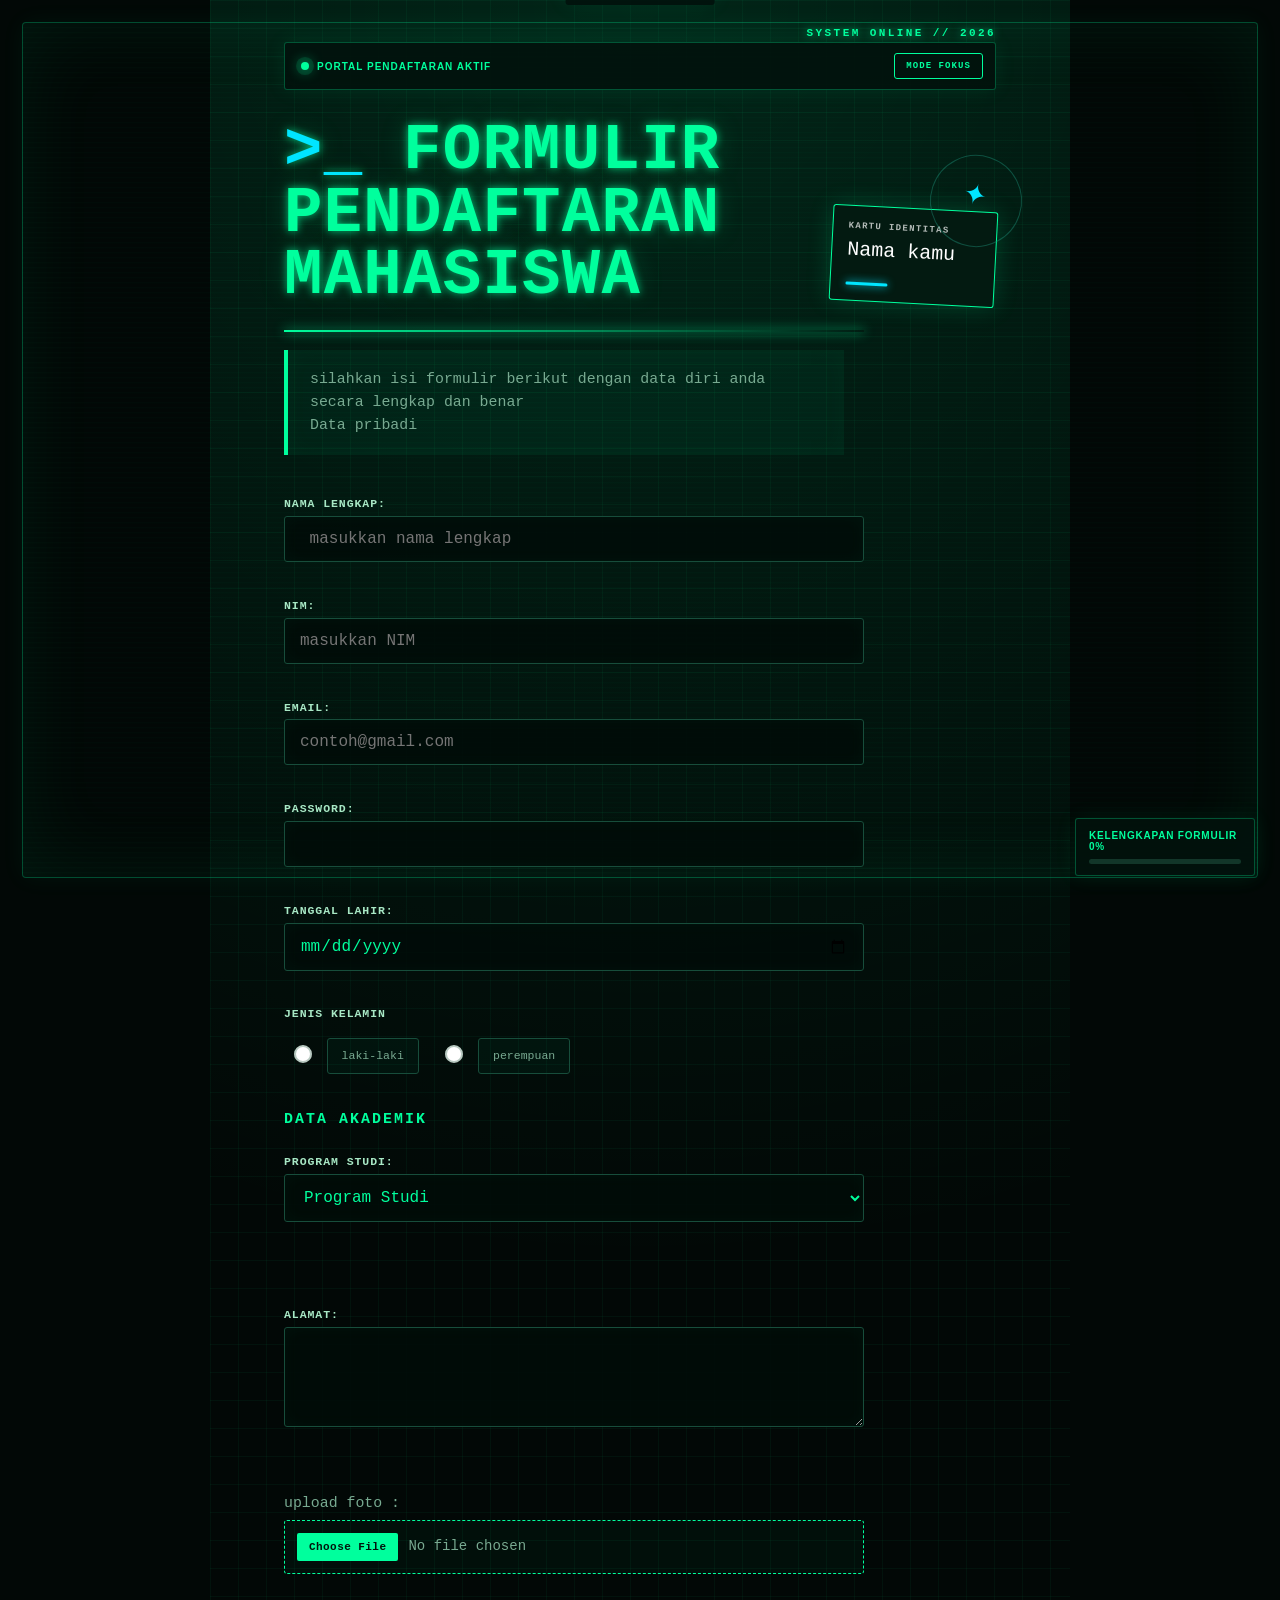
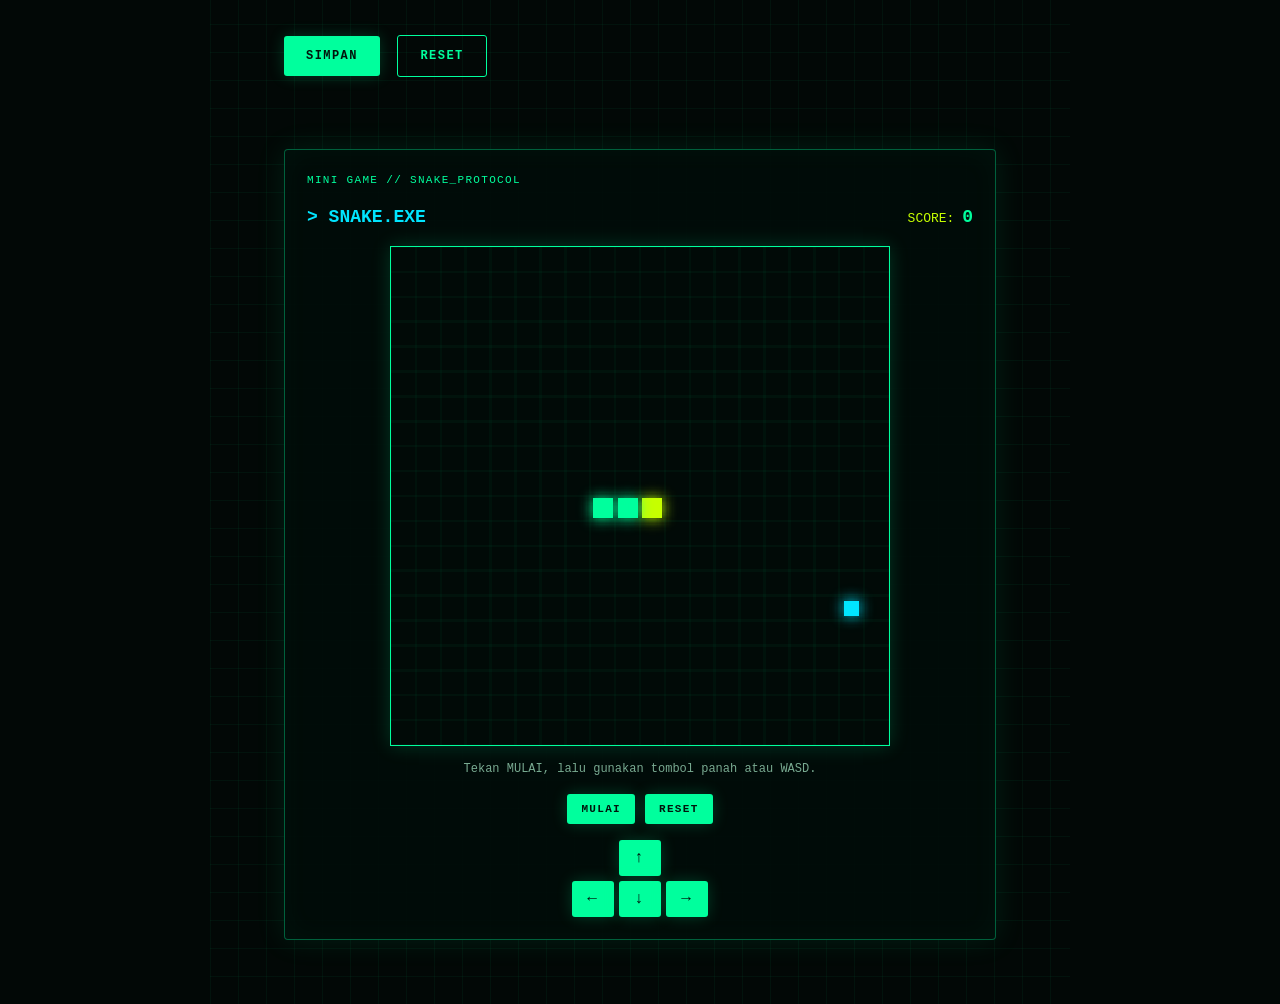
==== commit 8a62be46: "Fix form completion progress" ====
--- a/test.html
+++ b/test.html
@@ -640,6 +640,7 @@
         <p>data akademik</p>
           <label for="prodi">Program Studi:</label><br>
             <select id="prodi" name="prodi" form="registration-form" required>
+            <option value="" selected disabled>Program Studi</option>
             <option value="informatika">Informatika</option>
             <option value="mesin">Teknik Mesin</option>
             <option value="elektronika">Teknik Elektronika</option>
@@ -683,6 +684,7 @@
         <script>
             // Referensi elemen yang dipakai oleh interaksi halaman.
             const fields = [...document.querySelectorAll('input:not([type="radio"]), select, textarea')];
+            const genderOptions = [...document.querySelectorAll('input[name="jk"]')];
             const progressText = document.querySelector('.form-progress b');
             const progressValue = document.querySelector('.progress-value');
             const notice = document.querySelector('.notice');
@@ -692,8 +694,10 @@
             const genderLabels = document.querySelectorAll('input[type="radio"] + label');
             // Menghitung jumlah field yang sudah diisi.
             const updateProgress = () => {
-                const completed = fields.filter((field) => field.value.trim()).length;
-                const percentage = Math.round((completed / fields.length) * 100);
+                const completedFields = fields.filter((field) => field.value.trim()).length;
+                const completedGender = genderOptions.some((option) => option.checked) ? 1 : 0;
+                const totalFields = fields.length + 1;
+                const percentage = Math.round(((completedFields + completedGender) / totalFields) * 100);
                 progressText.textContent = `${percentage}%`;
                 progressValue.style.width = `${percentage}%`;
             };
@@ -707,7 +711,11 @@
                 focusToggle.textContent = document.body.classList.contains('focus-mode') ? 'Keluar fokus' : 'Mode fokus';
             });
             genderLabels.forEach((label) => label.addEventListener('click', () => label.previousElementSibling.click()));
-            fields.forEach((field) => field.addEventListener('input', updateProgress));
+            fields.forEach((field) => {
+                field.addEventListener('input', updateProgress);
+                field.addEventListener('change', updateProgress);
+            });
+            genderOptions.forEach((option) => option.addEventListener('change', updateProgress));
             document.querySelector('#registration-form').addEventListener('submit', (event) => {
                 event.preventDefault();
                 notice.classList.add('show');
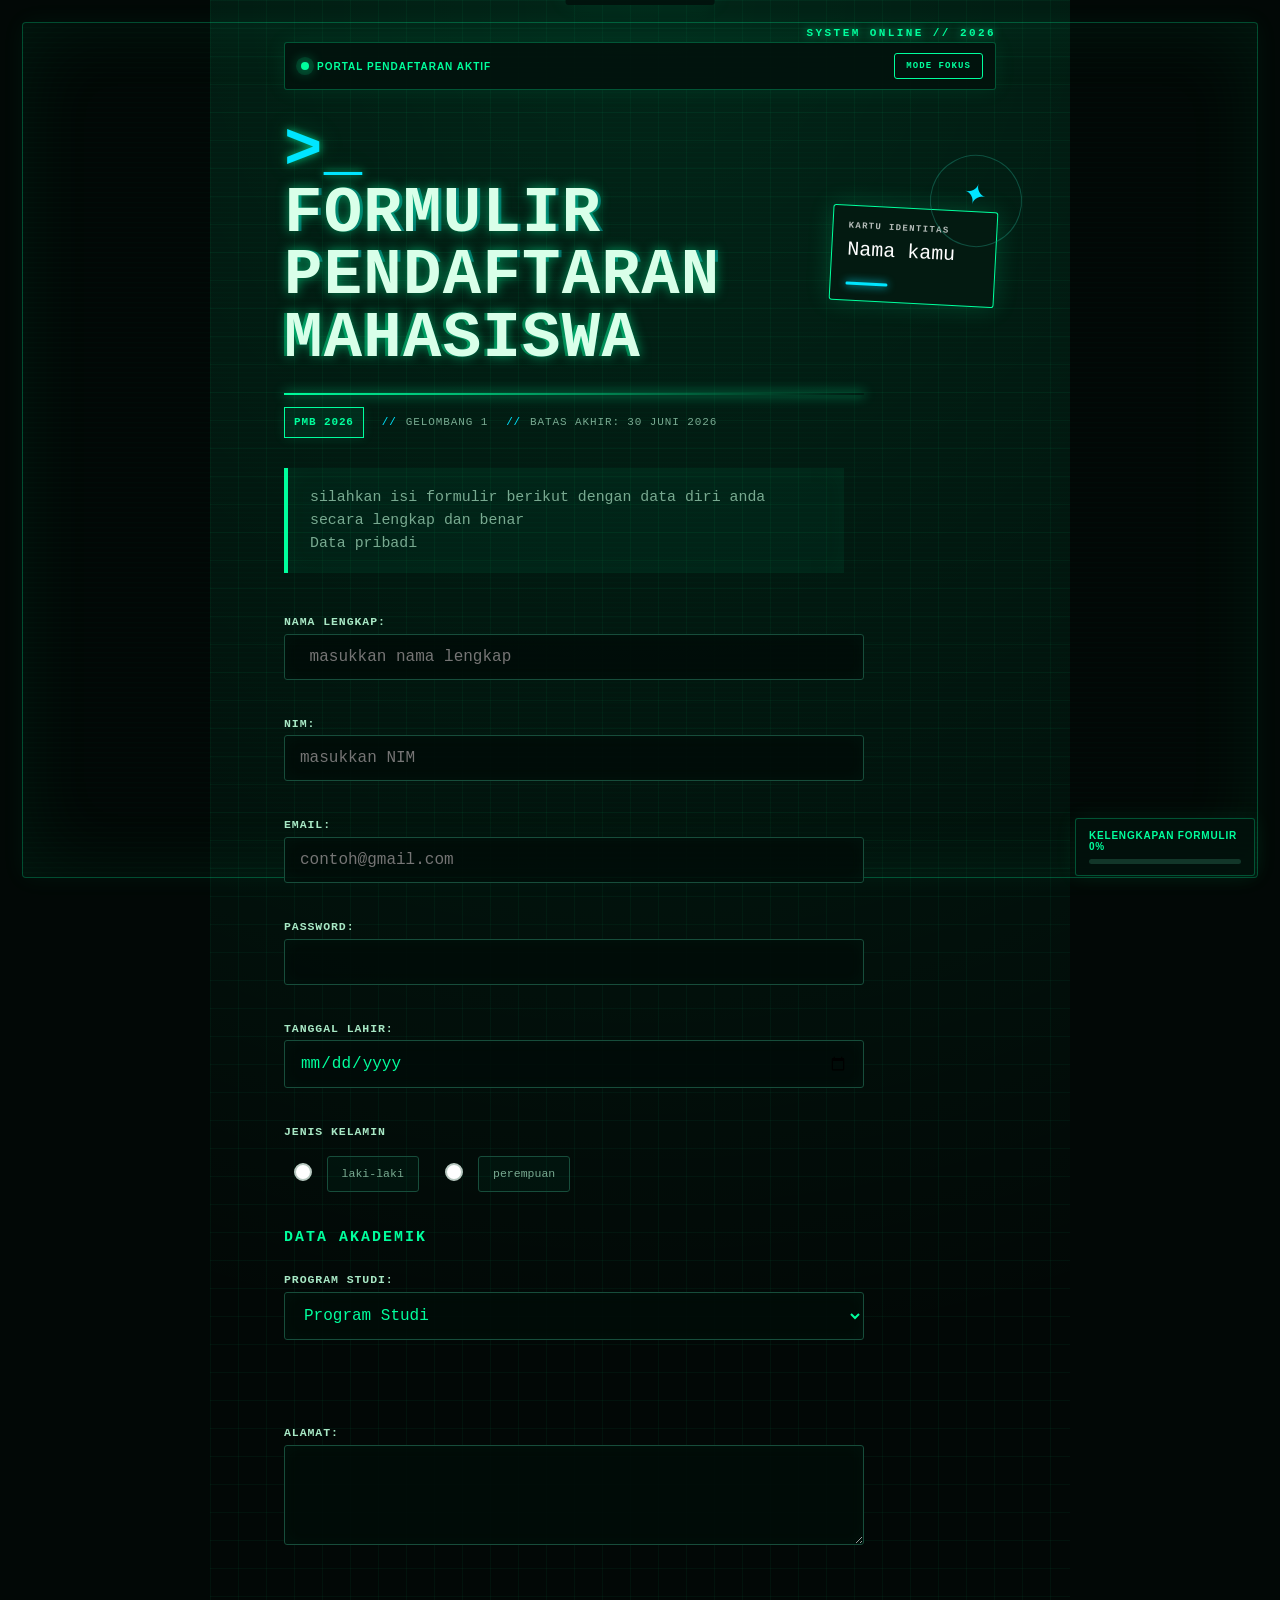
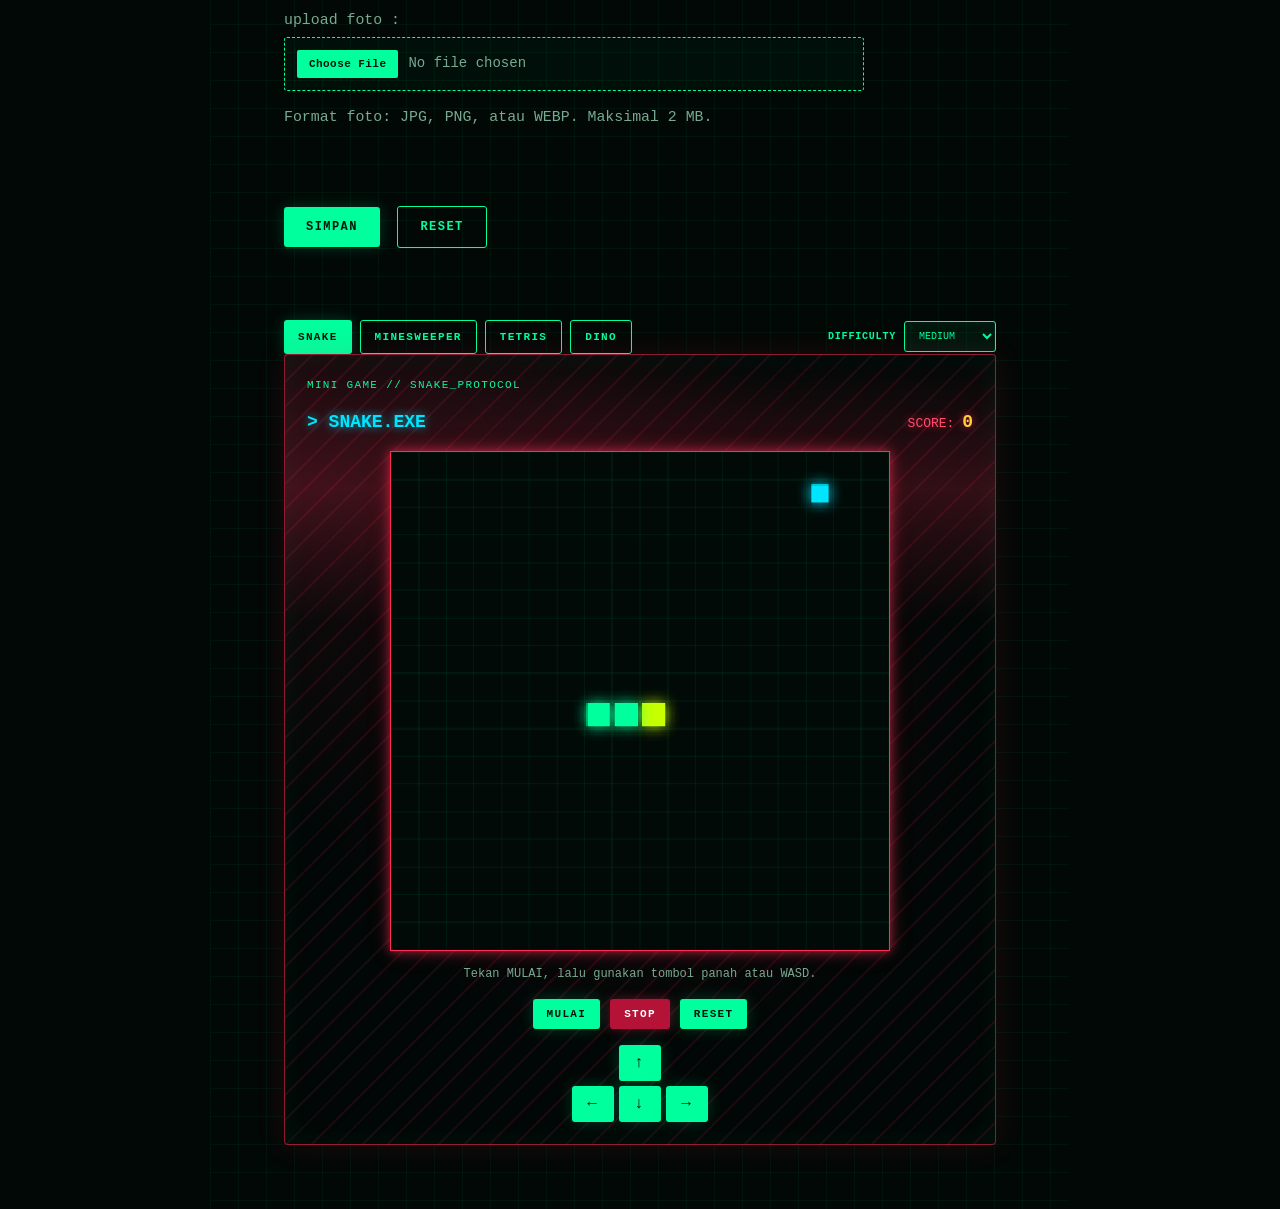
==== commit 7aaf9353: "Upload test.html and style.css" ====
--- a/test.html
+++ b/test.html
@@ -1,838 +1,824 @@
-<!DOCTYPE html>
-<html>
-    <head>
-        <title>soal 1 pemrograman web dasar</title>
-        <meta name="viewport" content="width=device-width, initial-scale=1.0">
-        <style>
-            /* Warna dan efek dasar halaman. */
-            :root {
-                --ink: #19242a;
-                --muted: #65747a;
-                --paper: rgba(255, 253, 248, 0.93);
-                --line: #d8e0dc;
-                --mint: #1e8f79;
-                --mint-dark: #126052;
-                --coral: #e7785d;
-                --yellow: #f3c969;
-                --shadow: 0 24px 70px rgba(25, 57, 54, 0.16);
-            }
-
-            * { box-sizing: border-box; }
-
-            ::selection { color: white; background: var(--coral); }
-            :focus-visible { outline: 3px solid rgba(231, 120, 93, .48); outline-offset: 3px; }
-
-            html { min-height: 100%; }
-
-            /* Layout utama dan latar belakang dekoratif. */
-            body {
-                position: relative;
-                isolation: isolate;
-                max-width: 860px;
-                margin: 0 auto;
-                padding: 76px 74px 64px;
-                color: var(--ink);
-                background:
-                    radial-gradient(circle at 8% 12%, rgba(243, 201, 105, .55) 0 9%, transparent 10%),
-                    radial-gradient(circle at 92% 8%, rgba(231, 120, 93, .30) 0 12%, transparent 13%),
-                    linear-gradient(135deg, #edf8f1 0%, #fff8eb 55%, #f7ebe9 100%);
-                font-family: Georgia, "Times New Roman", serif;
-                line-height: 1.55;
-                min-height: 100vh;
-            }
-
-            body::before {
-                content: "";
-                position: fixed;
-                z-index: -1;
-                inset: 22px;
-                border: 1px solid rgba(30, 143, 121, .18);
-                border-radius: 28px;
-                pointer-events: none;
-            }
-
-            body::after {
-                content: "PENDAFTARAN  /  2026";
-                position: absolute;
-                top: 28px;
-                right: 74px;
-                color: var(--mint);
-                font: 700 11px/1 Arial, sans-serif;
-                letter-spacing: .22em;
-            }
-
-            h1 {
-                max-width: 580px;
-                margin: 0 0 18px;
-                color: var(--mint-dark);
-                font-size: clamp(2.45rem, 6vw, 4.6rem);
-                font-weight: 400;
-                line-height: .98;
-                letter-spacing: -.045em;
-            }
-
-            h1::after {
-                content: "";
-                display: block;
-                width: 76px;
-                height: 7px;
-                margin-top: 24px;
-                border-radius: 99px;
-                background: var(--coral);
-                transform: rotate(-2deg);
-            }
-
-            p {
-                color: var(--muted);
-                font-family: Arial, sans-serif;
-                font-size: .93rem;
-            }
-
-            body > p:first-of-type {
-                max-width: 560px;
-                margin: 0 0 30px;
-                padding: 18px 22px;
-                border-left: 4px solid var(--yellow);
-                background: rgba(255, 255, 255, .52);
-            }
-
-            body > p:nth-of-type(2) {
-                margin: 34px 0 12px;
-                color: var(--mint-dark);
-                font-weight: 700;
-                text-transform: uppercase;
-                letter-spacing: .14em;
-            }
-
-            label {
-                display: inline-block;
-                margin: 12px 0 5px;
-                color: #34464a;
-                font: 700 .72rem/1.2 Arial, sans-serif;
-                letter-spacing: .08em;
-                text-transform: uppercase;
-            }
-
-            /* Gaya bersama untuk semua kontrol formulir. */
-            input:not([type="radio"]):not([type="file"]),
-            select,
-            textarea {
-                display: block;
-                width: 100%;
-                max-width: 580px;
-                padding: 13px 15px;
-                border: 1px solid var(--line);
-                border-radius: 10px;
-                outline: none;
-                color: var(--ink);
-                background: rgba(255, 255, 255, .75);
-                font: 16px Arial, sans-serif;
-                transition: border-color .2s, box-shadow .2s, background .2s;
-            }
-
-            textarea { resize: vertical; }
-
-            input:not([type="radio"]):not([type="file"]):focus,
-            select:focus,
-            textarea:focus {
-                border-color: var(--mint);
-                background: #fff;
-                box-shadow: 0 0 0 4px rgba(30, 143, 121, .13);
-            }
-
-            input[type="radio"] {
-                appearance: none;
-                width: 18px;
-                height: 18px;
-                margin: 12px 5px 0 10px;
-                border: 2px solid #b8c9c1;
-                border-radius: 50%;
-                vertical-align: -4px;
-                background: white;
-                cursor: pointer;
-                transition: border-color .2s, background .2s, box-shadow .2s;
-            }
-
-            input[type="radio"] + label {
-                margin: 12px 7px 0 0;
-                padding: 10px 14px;
-                border: 1px solid var(--line);
-                border-radius: 10px;
-                color: var(--muted);
-                background: rgba(255, 255, 255, .55);
-                font-weight: 400;
-                letter-spacing: 0;
-                text-transform: none;
-                cursor: pointer;
-                transition: border-color .2s, color .2s, background .2s, transform .2s;
-            }
-
-            input[type="radio"]:checked {
-                border-color: var(--coral);
-                background: var(--coral);
-                box-shadow: inset 0 0 0 4px white;
-            }
-
-            input[type="radio"]:checked + label {
-                border-color: var(--coral);
-                color: #a34f3d;
-                background: rgba(231, 120, 93, .13);
-                transform: translateY(-2px);
-            }
-
-            input[type="radio"]:hover { border-color: var(--mint); }
-            input[type="radio"]:focus-visible + label { outline: 3px solid rgba(231, 120, 93, .32); outline-offset: 3px; }
-
-            @media (max-width: 380px) {
-                input[type="radio"] + label { padding: 9px 10px; }
-            }
-
-            input[type="file"] {
-                width: 100%;
-                max-width: 580px;
-                padding: 12px;
-                border: 1px dashed var(--mint);
-                border-radius: 10px;
-                color: var(--muted);
-                background: rgba(255, 255, 255, .45);
-                font: 14px Arial, sans-serif;
-            }
-
-            input[type="file"]::file-selector-button {
-                margin-right: 10px;
-                padding: 8px 12px;
-                border: 0;
-                border-radius: 7px;
-                color: white;
-                background: var(--mint-dark);
-                cursor: pointer;
-                font: 700 11px Arial, sans-serif;
-                letter-spacing: .04em;
-            }
-
-            input[type="file"]::file-selector-button:hover { background: var(--coral); }
-
-            /* Tombol aksi utama dan tombol reset. */
-            button {
-                margin: 12px 8px 0 0;
-                padding: 13px 22px;
-                border: 0;
-                border-radius: 9px;
-                color: white;
-                background: var(--mint-dark);
-                cursor: pointer;
-                font: 700 12px Arial, sans-serif;
-                letter-spacing: .12em;
-                text-transform: uppercase;
-                box-shadow: 0 8px 18px rgba(18, 96, 82, .18);
-                transition: transform .2s, box-shadow .2s, background .2s;
-            }
-
-            button[type="reset"] {
-                color: var(--mint-dark);
-                background: transparent;
-                border: 1px solid var(--mint);
-                box-shadow: none;
-            }
-
-            button:hover {
-                background: var(--coral);
-                box-shadow: 0 12px 22px rgba(231, 120, 93, .24);
-                transform: translateY(-2px);
-            }
-
-            button[type="reset"]:hover { color: white; }
-
-            button:active { transform: translateY(1px) scale(.98); }
-
-            .form-accent {
-                position: absolute;
-                top: 155px;
-                right: 48px;
-                width: 92px;
-                height: 92px;
-                border: 1px solid rgba(30, 143, 121, .45);
-                border-radius: 50%;
-                transform: rotate(18deg);
-                pointer-events: none;
-            }
-
-            .form-accent::before {
-                content: "✦";
-                position: absolute;
-                top: 20px;
-                left: 31px;
-                color: var(--coral);
-                font-size: 28px;
-            }
-
-            .form-progress {
-                position: fixed;
-                right: 25px;
-                bottom: 24px;
-                z-index: 5;
-                width: 180px;
-                padding: 11px 13px;
-                border: 1px solid rgba(30, 143, 121, .18);
-                border-radius: 12px;
-                background: rgba(255, 253, 248, .92);
-                box-shadow: 0 12px 30px rgba(25, 57, 54, .12);
-                font: 700 10px Arial, sans-serif;
-                letter-spacing: .08em;
-            }
-
-            .form-progress span { display: block; margin-bottom: 7px; color: var(--muted); }
-            .progress-track { height: 5px; overflow: hidden; border-radius: 10px; background: #dfe9e2; }
-            .progress-value { width: 0%; height: 100%; border-radius: inherit; background: var(--coral); transition: width .3s ease; }
-
-            .notice {
-                position: fixed;
-                top: 24px;
-                left: 50%;
-                z-index: 10;
-                padding: 12px 18px;
-                border-radius: 99px;
-                color: white;
-                background: var(--mint-dark);
-                font: 700 12px Arial, sans-serif;
-                transform: translate(-50%, -150%);
-                transition: transform .3s ease;
-            }
-
-            .notice.show { transform: translate(-50%, 0); }
-
-            .status-bar {
-                display: flex;
-                align-items: center;
-                justify-content: space-between;
-                gap: 18px;
-                margin: -34px 0 30px;
-                padding: 10px 12px 10px 16px;
-                border: 1px solid rgba(30, 143, 121, .17);
-                border-radius: 99px;
-                background: rgba(255, 255, 255, .48);
-                box-shadow: 0 9px 24px rgba(25, 57, 54, .05);
-                font: 700 10px Arial, sans-serif;
-                letter-spacing: .1em;
-                text-transform: uppercase;
-            }
-
-            .status-live { display: inline-flex; align-items: center; gap: 8px; color: var(--mint-dark); }
-            .status-live::before {
-                content: "";
-                width: 8px;
-                height: 8px;
-                border-radius: 50%;
-                background: var(--mint);
-                box-shadow: 0 0 0 5px rgba(30, 143, 121, .12);
-                animation: pulse 2s ease-in-out infinite;
-            }
-
-            .focus-toggle {
-                padding: 7px 11px;
-                margin: 0;
-                color: var(--mint-dark);
-                background: rgba(255, 255, 255, .58);
-                border: 1px solid rgba(30, 143, 121, .3);
-                box-shadow: none;
-                font-size: 9px;
-            }
-
-            .focus-toggle:hover { color: white; }
-
-            .identity-preview {
-                position: absolute;
-                top: 208px;
-                right: 74px;
-                width: 165px;
-                padding: 15px;
-                border-radius: 15px;
-                color: white;
-                background: linear-gradient(145deg, var(--mint-dark), #289b82);
-                box-shadow: 0 16px 30px rgba(18, 96, 82, .18);
-                transform: rotate(3deg);
-                transition: transform .25s ease;
-            }
-
-            .identity-preview:hover { transform: rotate(0) translateY(-4px); }
-            .preview-kicker { display: block; opacity: .7; font: 700 9px Arial, sans-serif; letter-spacing: .15em; }
-            .preview-name { display: block; min-height: 30px; margin-top: 8px; font: 400 20px/1.1 Georgia, serif; overflow-wrap: anywhere; }
-            .preview-line { display: block; width: 42px; height: 3px; margin-top: 13px; border-radius: 9px; background: var(--yellow); }
-
-            .focus-mode { max-width: 720px; }
-            .focus-mode .identity-preview,
-            .focus-mode .form-accent { opacity: .12; }
-            .focus-mode .status-bar { opacity: .45; }
-
-            @keyframes pulse {
-                0%, 100% { opacity: 1; transform: scale(1); }
-                50% { opacity: .55; transform: scale(.78); }
-            }
-
-            /* Penyesuaian tampilan pada layar kecil. */
-            @media (max-width: 640px) {
-                body { padding: 56px 25px 110px; }
-                body::after { right: 25px; font-size: 9px; }
-                body::before { inset: 12px; border-radius: 18px; }
-                .form-accent { top: 112px; right: 18px; width: 60px; height: 60px; opacity: .7; }
-                .form-accent::before { top: 11px; left: 20px; font-size: 20px; }
-                h1 { max-width: 80%; font-size: 3rem; }
-                .form-progress { right: 20px; bottom: 15px; left: 20px; width: auto; }
-                .status-bar { margin-top: -18px; }
-                .identity-preview { position: relative; top: auto; right: auto; width: 100%; margin: 0 0 28px; transform: rotate(-1deg); }
-            }
-
-            /* Hacker theme: terminal gelap dengan aksen neon. */
-            :root {
-                --ink: #d9ffe9;
-                --muted: #78aa91;
-                --paper: rgba(5, 18, 15, .94);
-                --line: #174d3b;
-                --mint: #00ff9d;
-                --mint-dark: #00c879;
-                --coral: #00e5ff;
-                --yellow: #c6ff00;
-                --shadow: 0 24px 70px rgba(0, 255, 157, .12);
-            }
-
-            html {
-                background: #020806;
-                scroll-behavior: smooth;
-            }
-
-            body {
-                color: var(--ink);
-                background-color: #020806;
-                background-image:
-                    linear-gradient(rgba(0, 255, 157, .045) 1px, transparent 1px),
-                    linear-gradient(90deg, rgba(0, 255, 157, .045) 1px, transparent 1px),
-                    radial-gradient(circle at 50% 0%, rgba(0, 255, 157, .12), transparent 48%);
-                background-size: 28px 28px, 28px 28px, 100% 100%;
-                font-family: "Courier New", Courier, monospace;
-            }
-
-            body::before {
-                border-color: rgba(0, 255, 157, .28);
-                border-radius: 4px;
-                background: repeating-linear-gradient(0deg, transparent 0 3px, rgba(0, 255, 157, .018) 4px 5px);
-                box-shadow: inset 0 0 80px rgba(0, 255, 157, .07), 0 0 24px rgba(0, 255, 157, .05);
-            }
-
-            body::after {
-                content: "SYSTEM ONLINE // 2026";
-                color: var(--mint);
-                font-family: "Courier New", Courier, monospace;
-                text-shadow: 0 0 10px rgba(0, 255, 157, .7);
-            }
-
-            h1 {
-                color: var(--mint);
-                font-family: "Courier New", Courier, monospace;
-                font-size: clamp(2rem, 5vw, 4rem);
-                font-weight: 700;
-                letter-spacing: .02em;
-                text-transform: uppercase;
-                text-shadow: 0 0 8px rgba(0, 255, 157, .7), 0 0 28px rgba(0, 255, 157, .22);
-            }
-
-            h1::before { content: ">_ "; color: var(--coral); }
-            h1::after {
-                width: 100%;
-                height: 2px;
-                margin-top: 22px;
-                border-radius: 0;
-                background: linear-gradient(90deg, var(--mint), transparent);
-                box-shadow: 0 0 12px var(--mint);
-                transform: none;
-            }
-
-            p { color: var(--muted); font-family: "Courier New", Courier, monospace; }
-            body > p:first-of-type {
-                border-left-color: var(--mint);
-                background: rgba(0, 255, 157, .045);
-                box-shadow: inset 0 0 25px rgba(0, 255, 157, .035);
-            }
-            body > p:nth-of-type(2) { color: var(--mint); }
-
-            label { color: #a8e8c5; font-family: "Courier New", Courier, monospace; }
-            input:not([type="radio"]):not([type="file"]), select, textarea {
-                border-color: var(--line);
-                border-radius: 3px;
-                color: var(--mint);
-                background: rgba(1, 12, 9, .88);
-                font-family: "Courier New", Courier, monospace;
-                caret-color: var(--coral);
-                box-shadow: inset 0 0 16px rgba(0, 255, 157, .035);
-            }
-            input:not([type="radio"]):not([type="file"]):focus, select:focus, textarea:focus {
-                border-color: var(--mint);
-                background: #03130d;
-                box-shadow: 0 0 0 3px rgba(0, 255, 157, .1), 0 0 16px rgba(0, 255, 157, .16);
-            }
-
-            input[type="radio"] + label {
-                border-color: var(--line);
-                border-radius: 3px;
-                color: var(--muted);
-                background: rgba(0, 255, 157, .035);
-            }
-            input[type="radio"]:checked { border-color: var(--coral); background: var(--coral); }
-            input[type="radio"]:checked + label {
-                border-color: var(--coral);
-                color: var(--coral);
-                background: rgba(0, 229, 255, .08);
-                box-shadow: 0 0 14px rgba(0, 229, 255, .12);
-            }
-
-            input[type="file"] {
-                border-color: var(--mint);
-                border-radius: 3px;
-                color: var(--muted);
-                background: rgba(0, 255, 157, .03);
-                font-family: "Courier New", monospace;
-            }
-            input[type="file"]::file-selector-button {
-                border-radius: 2px;
-                color: #00150c;
-                background: var(--mint);
-                font-family: "Courier New", monospace;
-            }
-
-            button {
-                border-radius: 3px;
-                color: #00150c;
-                background: var(--mint);
-                font-family: "Courier New", monospace;
-                box-shadow: 0 0 16px rgba(0, 255, 157, .2);
-            }
-            button:hover { color: #00150c; background: var(--coral); box-shadow: 0 0 20px rgba(0, 229, 255, .35); }
-            button[type="reset"] { color: var(--mint); border-color: var(--mint); background: transparent; }
-            button[type="reset"]:hover { color: #00150c; }
-
-            .status-bar, .form-progress, .notice {
-                border-color: rgba(0, 255, 157, .28);
-                border-radius: 3px;
-                background: rgba(2, 18, 13, .9);
-                box-shadow: 0 0 22px rgba(0, 255, 157, .08);
-            }
-            .status-live, .form-progress span { color: var(--mint); }
-            .status-live::before { background: var(--mint); box-shadow: 0 0 0 5px rgba(0, 255, 157, .12), 0 0 14px var(--mint); }
-            .focus-toggle { color: var(--mint); background: transparent; border-color: var(--mint); box-shadow: none; }
-            .identity-preview { border: 1px solid var(--mint); border-radius: 3px; background: #031a11; box-shadow: 0 0 25px rgba(0, 255, 157, .18); }
-            .preview-kicker, .preview-name { font-family: "Courier New", monospace; }
-            .preview-line { background: var(--coral); box-shadow: 0 0 9px var(--coral); }
-            .progress-track { background: #123629; }
-            .progress-value { background: var(--mint); box-shadow: 0 0 10px var(--mint); }
-            .notice { color: var(--mint); }
-
-            @media (prefers-reduced-motion: no-preference) {
-                h1 { animation: terminal-flicker 6s infinite; }
-            }
-
-            @keyframes terminal-flicker {
-                0%, 96%, 100% { opacity: 1; }
-                97% { opacity: .72; }
-                98% { opacity: .96; }
-            }
-
-            /* Panel game Snake bergaya terminal. */
-            .snake-panel {
-                position: relative;
-                margin-top: 72px;
-                padding: 22px;
-                border: 1px solid rgba(0, 255, 157, .35);
-                border-radius: 4px;
-                background: rgba(1, 12, 9, .92);
-                box-shadow: 0 0 30px rgba(0, 255, 157, .1), inset 0 0 30px rgba(0, 255, 157, .035);
-            }
-
-            .snake-panel::before {
-                content: "MINI GAME // SNAKE_PROTOCOL";
-                display: block;
-                margin-bottom: 15px;
-                color: var(--mint);
-                font-size: 11px;
-                letter-spacing: .12em;
-            }
-
-            .snake-head {
-                display: flex;
-                align-items: center;
-                justify-content: space-between;
-                gap: 16px;
-                margin-bottom: 14px;
-            }
-
-            .snake-head h2 { margin: 0; color: var(--coral); font-size: 18px; }
-            .snake-score { color: var(--yellow); font-size: 13px; }
-            .snake-score strong { color: var(--mint); font-size: 18px; }
-
-            #snake-canvas {
-                display: block;
-                width: min(100%, 500px);
-                aspect-ratio: 1;
-                margin: 0 auto;
-                border: 1px solid var(--mint);
-                background: #010a07;
-                box-shadow: 0 0 18px rgba(0, 255, 157, .18);
-                image-rendering: pixelated;
-            }
-
-            .snake-message {
-                min-height: 22px;
-                margin: 14px 0 4px;
-                color: var(--muted);
-                text-align: center;
-                font-size: 12px;
-            }
-
-            .snake-actions { display: flex; justify-content: center; gap: 10px; margin-top: 12px; }
-            .snake-actions button { margin: 0; padding: 9px 14px; font-size: 11px; }
-            .snake-pad { display: grid; grid-template-columns: repeat(3, 42px); justify-content: center; gap: 5px; margin-top: 16px; }
-            .snake-pad button { width: 42px; height: 36px; margin: 0; padding: 0; font-size: 16px; }
-            .snake-pad button:nth-child(1) { grid-column: 2; }
-            .snake-pad button:nth-child(2) { grid-column: 1; grid-row: 2; }
-            .snake-pad button:nth-child(3) { grid-column: 2; grid-row: 2; }
-            .snake-pad button:nth-child(4) { grid-column: 3; grid-row: 2; }
-
-            @media (max-width: 640px) {
-                .snake-panel { margin-top: 52px; padding: 16px; }
-                .snake-head { align-items: flex-start; flex-direction: column; gap: 5px; }
-            }
-        </style>
-    </head>
-    <body>
-        <div class="status-bar">
-            <span class="status-live">Portal pendaftaran aktif</span>
-            <button class="focus-toggle" type="button">Mode fokus</button>
-        </div>
-        <h1>Formulir Pendaftaran Mahasiswa</h1>
-        <div class="identity-preview" aria-live="polite">
-            <span class="preview-kicker">KARTU IDENTITAS</span>
-            <span class="preview-name">Nama kamu</span>
-            <span class="preview-line"></span>
-        </div>
-        <p>silahkan isi formulir berikut dengan data diri anda secara lengkap dan benar<br>
-            Data pribadi
-        </p>
-            <label>nama lengkap:</label><br>
-            <input id="nama-lengkap" type="text" name="nama lengkap" placeholder=" masukkan nama lengkap" form="registration-form" required>
-        <br>
-            <label for="nim">NIM:</label><br>
-            <input id="nim" type="number" name="masukkan NIM" placeholder="masukkan NIM" form="registration-form" required>
-        <br>
-            <label for="email">email:</label><br>
-            <input id="email" type="email" name="contoh" placeholder="contoh@gmail.com" form="registration-form" required>
-        <br>
-            <label for="password">password:</label><br>
-            <input type="password" id="password" name="password" placeholder="" form="registration-form" minlength="8" required>
-        <br>
-            <label for="tanggal-lahir">tanggal lahir:</label>
-            <input id="tanggal-lahir" type="date" name="tanggal lahir" form="registration-form" required>
-        <br>
-            <label>jenis kelamin</label>
-            <br>
-            <input type="radio" name="jk" value="L" form="registration-form" required>
-            <label>laki-laki</label>
-            <input type="radio" name="jk" value="P" form="registration-form">
-            <label>perempuan</label>
-        <br>
-        <p>data akademik</p>
-          <label for="prodi">Program Studi:</label><br>
-            <select id="prodi" name="prodi" form="registration-form" required>
-            <option value="" selected disabled>Program Studi</option>
-            <option value="informatika">Informatika</option>
-            <option value="mesin">Teknik Mesin</option>
-            <option value="elektronika">Teknik Elektronika</option>
-            </select>
-            <br><br>
-        <br>
-            <label for="alamat">Alamat:</label><br>
-            <textarea id="alamat" name="alamat" rows="4" form="registration-form" required></textarea>
-        <br><br>
-        <p style="margin-bottom: 5px;">upload foto :</p>
-        <form id="registration-form" action="/action_page.php" method="post" enctype="multipart/form-data">
-            <input type="file" id="myfile" name="filename" form="registration-form">
-        </form>
-        <br><br>
-            <button type="submit" form="registration-form">simpan</button>
-            <button type="reset" form="registration-form">Reset</button>
-        <span class="form-accent" aria-hidden="true"></span>
-        <aside class="form-progress" aria-live="polite">
-            <span>KELENGKAPAN FORMULIR <b>0%</b></span>
-            <div class="progress-track"><div class="progress-value"></div></div>
-        </aside>
-        <div class="notice" role="status">Data siap disimpan.</div>
-        <section class="snake-panel" aria-label="Game Snake">
-            <div class="snake-head">
-                <h2>&gt; SNAKE.EXE</h2>
-                <div class="snake-score">SCORE: <strong id="snake-score">0</strong></div>
-            </div>
-            <canvas id="snake-canvas" width="400" height="400" aria-label="Papan permainan Snake"></canvas>
-            <p class="snake-message" id="snake-message">Tekan MULAI, lalu gunakan tombol panah atau WASD.</p>
-            <div class="snake-actions">
-                <button id="snake-start" type="button">Mulai</button>
-                <button id="snake-reset" type="button">Reset</button>
-            </div>
-            <div class="snake-pad" aria-label="Kontrol arah Snake">
-                <button type="button" data-direction="up" aria-label="Atas">&#8593;</button>
-                <button type="button" data-direction="left" aria-label="Kiri">&#8592;</button>
-                <button type="button" data-direction="down" aria-label="Bawah">&#8595;</button>
-                <button type="button" data-direction="right" aria-label="Kanan">&#8594;</button>
-            </div>
-        </section>
-        <script>
-            // Referensi elemen yang dipakai oleh interaksi halaman.
-            const fields = [...document.querySelectorAll('input:not([type="radio"]), select, textarea')];
-            const genderOptions = [...document.querySelectorAll('input[name="jk"]')];
-            const progressText = document.querySelector('.form-progress b');
-            const progressValue = document.querySelector('.progress-value');
-            const notice = document.querySelector('.notice');
-            const nameField = document.querySelector('input[name="nama lengkap"]');
-            const previewName = document.querySelector('.preview-name');
-            const focusToggle = document.querySelector('.focus-toggle');
-            const genderLabels = document.querySelectorAll('input[type="radio"] + label');
-            // Menghitung jumlah field yang sudah diisi.
-            const updateProgress = () => {
-                const completedFields = fields.filter((field) => field.value.trim()).length;
-                const completedGender = genderOptions.some((option) => option.checked) ? 1 : 0;
-                const totalFields = fields.length + 1;
-                const percentage = Math.round(((completedFields + completedGender) / totalFields) * 100);
-                progressText.textContent = `${percentage}%`;
-                progressValue.style.width = `${percentage}%`;
-            };
-            // Menampilkan nama pengguna pada kartu identitas.
-            nameField.addEventListener('input', () => {
-                previewName.textContent = nameField.value.trim() || 'Nama kamu';
-            });
-            // Mengaktifkan atau menonaktifkan tampilan fokus.
-            focusToggle.addEventListener('click', () => {
-                document.body.classList.toggle('focus-mode');
-                focusToggle.textContent = document.body.classList.contains('focus-mode') ? 'Keluar fokus' : 'Mode fokus';
-            });
-            genderLabels.forEach((label) => label.addEventListener('click', () => label.previousElementSibling.click()));
-            fields.forEach((field) => {
-                field.addEventListener('input', updateProgress);
-                field.addEventListener('change', updateProgress);
-            });
-            genderOptions.forEach((option) => option.addEventListener('change', updateProgress));
-            document.querySelector('#registration-form').addEventListener('submit', (event) => {
-                event.preventDefault();
-                notice.classList.add('show');
-                setTimeout(() => notice.classList.remove('show'), 2600);
-            });
-            document.querySelector('button[type="reset"]').addEventListener('click', () => setTimeout(updateProgress));
-            updateProgress();
-
-            // Game Snake: gerakan, tabrakan, skor, dan gambar canvas.
-            const snakeCanvas = document.querySelector('#snake-canvas');
-            const snakeContext = snakeCanvas.getContext('2d');
-            const snakeScore = document.querySelector('#snake-score');
-            const snakeMessage = document.querySelector('#snake-message');
-            const snakeStart = document.querySelector('#snake-start');
-            const snakeReset = document.querySelector('#snake-reset');
-            const gridSize = 20;
-            const tileSize = snakeCanvas.width / gridSize;
-            let snake = [];
-            let food = {};
-            let direction = { x: 1, y: 0 };
-            let nextDirection = { x: 1, y: 0 };
-            let score = 0;
-            let snakeTimer;
-            let gameRunning = false;
-
-            const randomFood = () => {
-                do {
-                    food = {
-                        x: Math.floor(Math.random() * gridSize),
-                        y: Math.floor(Math.random() * gridSize)
-                    };
-                } while (snake.some((segment) => segment.x === food.x && segment.y === food.y));
-            };
-
-            const drawSnake = () => {
-                snakeContext.fillStyle = '#010a07';
-                snakeContext.fillRect(0, 0, snakeCanvas.width, snakeCanvas.height);
-                snakeContext.strokeStyle = 'rgba(0, 255, 157, .07)';
-                for (let line = 0; line <= gridSize; line += 1) {
-                    snakeContext.beginPath();
-                    snakeContext.moveTo(line * tileSize, 0);
-                    snakeContext.lineTo(line * tileSize, snakeCanvas.height);
-                    snakeContext.moveTo(0, line * tileSize);
-                    snakeContext.lineTo(snakeCanvas.width, line * tileSize);
-                    snakeContext.stroke();
-                }
-                snakeContext.fillStyle = '#00e5ff';
-                snakeContext.shadowColor = '#00e5ff';
-                snakeContext.shadowBlur = 12;
-                snakeContext.fillRect(food.x * tileSize + 4, food.y * tileSize + 4, tileSize - 8, tileSize - 8);
-                snake.forEach((segment, index) => {
-                    snakeContext.fillStyle = index === 0 ? '#c6ff00' : '#00ff9d';
-                    snakeContext.shadowColor = snakeContext.fillStyle;
-                    snakeContext.fillRect(segment.x * tileSize + 2, segment.y * tileSize + 2, tileSize - 4, tileSize - 4);
-                });
-                snakeContext.shadowBlur = 0;
-            };
-
-            const resetSnake = () => {
-                clearInterval(snakeTimer);
-                snake = [{ x: 10, y: 10 }, { x: 9, y: 10 }, { x: 8, y: 10 }];
-                direction = { x: 1, y: 0 };
-                nextDirection = { x: 1, y: 0 };
-                score = 0;
-                gameRunning = false;
-                snakeScore.textContent = score;
-                snakeMessage.textContent = 'Tekan MULAI, lalu gunakan tombol panah atau WASD.';
-                randomFood();
-                drawSnake();
-            };
-
-            const endSnake = () => {
-                clearInterval(snakeTimer);
-                gameRunning = false;
-                snakeMessage.textContent = `GAME OVER // skor akhir: ${score}. Tekan RESET untuk mencoba lagi.`;
-            };
-
-            const moveSnake = () => {
-                direction = nextDirection;
-                const head = { x: snake[0].x + direction.x, y: snake[0].y + direction.y };
-                const hitWall = head.x < 0 || head.x >= gridSize || head.y < 0 || head.y >= gridSize;
-                const hitSelf = snake.some((segment) => segment.x === head.x && segment.y === head.y);
-                if (hitWall || hitSelf) { endSnake(); return; }
-                snake.unshift(head);
-                if (head.x === food.x && head.y === food.y) {
-                    score += 10;
-                    snakeScore.textContent = score;
-                    randomFood();
-                } else {
-                    snake.pop();
-                }
-                drawSnake();
-            };
-
-            const changeDirection = (newDirection) => {
-                const directions = {
-                    up: { x: 0, y: -1 }, down: { x: 0, y: 1 },
-                    left: { x: -1, y: 0 }, right: { x: 1, y: 0 }
-                };
-                const candidate = directions[newDirection];
-                if (candidate && (candidate.x !== -direction.x || candidate.y !== -direction.y)) nextDirection = candidate;
-            };
-
-            snakeStart.addEventListener('click', () => {
-                if (gameRunning) return;
-                gameRunning = true;
-                snakeMessage.textContent = 'SYSTEM RUNNING // kumpulkan data cyan.';
-                snakeTimer = setInterval(moveSnake, 125);
-            });
-            snakeReset.addEventListener('click', resetSnake);
-            document.querySelectorAll('[data-direction]').forEach((button) => button.addEventListener('click', () => changeDirection(button.dataset.direction)));
-            document.addEventListener('keydown', (event) => {
-                const keyDirections = { ArrowUp: 'up', w: 'up', ArrowDown: 'down', s: 'down', ArrowLeft: 'left', a: 'left', ArrowRight: 'right', d: 'right' };
-                const key = event.key.length === 1 ? event.key.toLowerCase() : event.key;
-                if (keyDirections[key]) { event.preventDefault(); changeDirection(keyDirections[key]); }
-            });
-            resetSnake();
-        </script>
-    </body>
-</html>+﻿<!DOCTYPE html>
+<html>
+    <head>
+        <title>web percobaan</title>
+        <meta name="viewport" content="width=device-width, initial-scale=1.0">
+        <link rel="stylesheet" href="style.css">
+    </head>
+    <body>
+        <div class="status-bar">
+            <span class="status-live">Portal pendaftaran aktif</span>
+            <button class="focus-toggle" type="button">Mode fokus</button>
+        </div>
+        <h1><span class="glitch-title" data-text="Formulir Pendaftaran Mahasiswa">Formulir Pendaftaran Mahasiswa</span></h1>
+        <div class="admission-meta" aria-label="Informasi pendaftaran">
+            <span class="admission-badge">PMB 2026</span>
+            <span>Gelombang 1</span>
+            <span>Batas akhir: 30 Juni 2026</span>
+        </div>
+        <div class="identity-preview" aria-live="polite">
+            <span class="preview-kicker">KARTU IDENTITAS</span>
+            <span class="preview-name">Nama kamu</span>
+            <span class="preview-line"></span>
+        </div>
+        <p>silahkan isi formulir berikut dengan data diri anda secara lengkap dan benar<br>
+            Data pribadi
+        </p>
+            <label>nama lengkap:</label><br>
+            <input id="nama-lengkap" type="text" name="nama lengkap" placeholder=" masukkan nama lengkap" form="registration-form" autocomplete="name" minlength="2" maxlength="80" pattern="[A-Za-zÃ€-Ã¿' .-]{2,80}" required>
+        <br>
+            <label for="nim">NIM:</label><br>
+            <input id="nim" type="text" name="masukkan NIM" placeholder="masukkan NIM" form="registration-form" inputmode="numeric" autocomplete="off" minlength="5" maxlength="20" pattern="[0-9]{5,20}" required>
+        <br>
+            <label for="email">email:</label><br>
+            <input id="email" type="email" name="contoh" placeholder="contoh@gmail.com" form="registration-form" autocomplete="email" maxlength="120" required>
+        <br>
+            <label for="password">password:</label><br>
+            <input type="password" id="password" name="password" placeholder="" form="registration-form" autocomplete="new-password" minlength="12" maxlength="128" pattern="(?=.*[a-z])(?=.*[A-Z])(?=.*[0-9])(?=.*[^A-Za-z0-9]).{12,128}" title="Password harus 12-128 karakter dan memiliki huruf besar, huruf kecil, angka, serta simbol." required>
+        <br>
+            <label for="tanggal-lahir">tanggal lahir:</label>
+            <input id="tanggal-lahir" type="date" name="tanggal lahir" form="registration-form" required>
+        <br>
+            <label>jenis kelamin</label>
+            <br>
+            <input type="radio" name="jk" value="L" form="registration-form" required>
+            <label>laki-laki</label>
+            <input type="radio" name="jk" value="P" form="registration-form">
+            <label>perempuan</label>
+        <br>
+        <p>data akademik</p>
+          <label for="prodi">Program Studi:</label><br>
+            <select id="prodi" name="prodi" form="registration-form" required>
+            <option value="" selected disabled>Program Studi</option>
+            <option value="informatika">Informatika</option>
+            <option value="mesin">Teknik Mesin</option>
+            <option value="elektronika">Teknik Elektronika</option>
+            </select>
+            <br><br>
+        <br>
+            <label for="alamat">Alamat:</label><br>
+            <textarea id="alamat" name="alamat" rows="4" form="registration-form" maxlength="500" required></textarea>
+        <br><br>
+        <p style="margin-bottom: 5px;">upload foto :</p>
+        <form id="registration-form" action="" method="post" enctype="multipart/form-data" autocomplete="on">
+            <input type="file" id="myfile" name="filename" form="registration-form" accept="image/jpeg,image/png,image/webp" aria-describedby="file-help">
+        </form>
+        <p id="file-help">Format foto: JPG, PNG, atau WEBP. Maksimal 2 MB.</p>
+        <br><br>
+            <button type="submit" form="registration-form">simpan</button>
+            <button type="reset" form="registration-form">Reset</button>
+        <span class="form-accent" aria-hidden="true"></span>
+        <aside class="form-progress" aria-live="polite">
+            <span>KELENGKAPAN FORMULIR <b>0%</b></span>
+            <div class="progress-track"><div class="progress-value"></div></div>
+        </aside>
+        <div class="notice" role="status">Data siap disimpan.</div>
+        <nav class="game-switcher" aria-label="Pilih game">
+            <button type="button" data-game="snake" aria-selected="true">SNAKE</button>
+            <button type="button" data-game="minesweeper" aria-selected="false">MINESWEEPER</button>
+            <button type="button" data-game="tetris" aria-selected="false">TETRIS</button>
+            <button type="button" data-game="dino" aria-selected="false">DINO</button>
+            <label class="difficulty-control" for="difficulty-select">DIFFICULTY
+                <select id="difficulty-select">
+                    <option value="easy">EASY</option>
+                    <option value="medium" selected>MEDIUM</option>
+                    <option value="hard">HARD</option>
+                </select>
+            </label>
+        </nav>
+        <section class="snake-panel game-panel" data-game-panel="snake" aria-label="Game Snake">
+            <div class="snake-head">
+                <h2>&gt; SNAKE.EXE</h2>
+                <div class="snake-score">SCORE: <strong id="snake-score">0</strong></div>
+            </div>
+            <canvas id="snake-canvas" width="400" height="400" aria-label="Papan permainan Snake"></canvas>
+            <p class="snake-message" id="snake-message">Tekan MULAI, lalu gunakan tombol panah atau WASD.</p>
+            <div class="snake-actions">
+                <button id="snake-start" type="button">Mulai</button>
+                <button id="snake-stop" class="stop-button" type="button">Stop</button>
+                <button id="snake-reset" type="button">Reset</button>
+            </div>
+            <div class="snake-pad" aria-label="Kontrol arah Snake">
+                <button type="button" data-direction="up" aria-label="Atas">&#8593;</button>
+                <button type="button" data-direction="left" aria-label="Kiri">&#8592;</button>
+                <button type="button" data-direction="down" aria-label="Bawah">&#8595;</button>
+                <button type="button" data-direction="right" aria-label="Kanan">&#8594;</button>
+            </div>
+        </section>
+        <section class="snake-panel game-panel mine-panel" data-game-panel="minesweeper" aria-label="Game Minesweeper" hidden>
+            <div class="snake-head">
+                <h2>&gt; MINESWEEPER.EXE</h2>
+                <div class="snake-score">MINES: <strong id="mine-count">15</strong></div>
+            </div>
+            <div class="mine-board" id="mine-board" aria-label="Papan permainan Minesweeper"></div>
+            <p class="snake-message" id="mine-message">Klik kotak untuk mulai. Klik kanan untuk memasang bendera.</p>
+            <div class="snake-actions">
+                <button id="mine-stop" class="stop-button" type="button">Stop</button>
+                <button id="mine-reset" type="button">Reset</button>
+            </div>
+        </section>
+        <section class="snake-panel game-panel tetris-panel" data-game-panel="tetris" aria-label="Game Tetris" hidden>
+            <div class="snake-head">
+                <h2>&gt; TETRIS.EXE</h2>
+                <div class="snake-score">SCORE: <strong id="tetris-score">0</strong></div>
+            </div>
+            <canvas id="tetris-canvas" width="240" height="480" aria-label="Papan permainan Tetris"></canvas>
+            <p class="snake-message" id="tetris-message">Tekan MULAI, lalu susun blok dengan tombol panah.</p>
+            <div class="snake-actions">
+                <button id="tetris-start" type="button">Mulai</button>
+                <button id="tetris-stop" class="stop-button" type="button">Stop</button>
+                <button id="tetris-reset" type="button">Reset</button>
+            </div>
+            <div class="tetris-controls" aria-label="Kontrol Tetris">
+                <button type="button" data-tetris-action="left" aria-label="Kiri">&#8592;</button>
+                <button type="button" data-tetris-action="rotate" aria-label="Putar">&#8635;</button>
+                <button type="button" data-tetris-action="right" aria-label="Kanan">&#8594;</button>
+                <button type="button" data-tetris-action="drop" aria-label="Turun">&#8595;</button>
+            </div>
+        </section>
+        <section class="snake-panel game-panel dino-panel" data-game-panel="dino" aria-label="Game Dino" hidden>
+            <div class="snake-head">
+                <h2>&gt; DINO_RUN.EXE</h2>
+                <div class="snake-score">SCORE: <strong id="dino-score">0</strong></div>
+            </div>
+            <canvas id="dino-canvas" width="600" height="200" aria-label="Papan permainan Dino"></canvas>
+            <p class="snake-message" id="dino-message">Tekan MULAI, lalu lompat dengan SPASI atau tombol LOMPAT.</p>
+            <div class="snake-actions">
+                <button id="dino-start" type="button">Mulai</button>
+                <button id="dino-stop" class="stop-button" type="button">Stop</button>
+                <button id="dino-reset" type="button">Reset</button>
+            </div>
+            <div class="dino-controls" aria-label="Kontrol Dino">
+                <button id="dino-jump" type="button">Lompat</button>
+            </div>
+        </section>
+        <script>
+            // Referensi elemen yang dipakai oleh interaksi halaman.
+            const fields = [...document.querySelectorAll('[form="registration-form"]:not([type="radio"])')];
+            const genderOptions = [...document.querySelectorAll('input[name="jk"]')];
+            const progressText = document.querySelector('.form-progress b');
+            const progressValue = document.querySelector('.progress-value');
+            const notice = document.querySelector('.notice');
+            const nameField = document.querySelector('input[name="nama lengkap"]');
+            const previewName = document.querySelector('.preview-name');
+            const focusToggle = document.querySelector('.focus-toggle');
+            const genderLabels = document.querySelectorAll('input[type="radio"] + label');
+            // Menghitung jumlah field yang sudah diisi.
+            const updateProgress = () => {
+                const completedFields = fields.filter((field) => {
+                    if (field.type === 'file') return field.files.length > 0;
+                    return field.value.trim() !== '';
+                }).length;
+                const completedGender = genderOptions.some((option) => option.checked) ? 1 : 0;
+                const totalFields = fields.length + 1;
+                const percentage = Math.round(((completedFields + completedGender) / totalFields) * 100);
+                progressText.textContent = `${percentage}%`;
+                progressValue.style.width = `${percentage}%`;
+            };
+            // Menampilkan nama pengguna pada kartu identitas.
+            nameField.addEventListener('input', () => {
+                previewName.textContent = nameField.value.trim() || 'Nama kamu';
+            });
+            // Mengaktifkan atau menonaktifkan tampilan fokus.
+            focusToggle.addEventListener('click', () => {
+                document.body.classList.toggle('focus-mode');
+                focusToggle.textContent = document.body.classList.contains('focus-mode') ? 'Keluar fokus' : 'Mode fokus';
+            });
+            genderLabels.forEach((label) => label.addEventListener('click', () => label.previousElementSibling.click()));
+            fields.forEach((field) => {
+                field.addEventListener('input', updateProgress);
+                field.addEventListener('change', updateProgress);
+            });
+            genderOptions.forEach((option) => option.addEventListener('change', updateProgress));
+            window.addEventListener('pageshow', updateProgress);
+            const registrationForm = document.querySelector('#registration-form');
+            const photoField = document.querySelector('#myfile');
+            const passwordField = document.querySelector('#password');
+            const maxPhotoSize = 2 * 1024 * 1024;
+            const allowedPhotoTypes = new Set(['image/jpeg', 'image/png', 'image/webp']);
+            const validatePhoto = () => {
+                const photo = photoField.files[0];
+                if (!photo) {
+                    photoField.setCustomValidity('');
+                    return true;
+                }
+                const isValid = allowedPhotoTypes.has(photo.type) && photo.size <= maxPhotoSize;
+                photoField.setCustomValidity(isValid ? '' : 'Foto harus JPG, PNG, atau WEBP dan berukuran maksimal 2 MB.');
+                return isValid;
+            };
+            photoField.addEventListener('change', () => {
+                validatePhoto();
+                updateProgress();
+            });
+            passwordField.addEventListener('input', () => passwordField.setCustomValidity(''));
+            registrationForm.addEventListener('submit', (event) => {
+                event.preventDefault();
+                validatePhoto();
+                if (!registrationForm.checkValidity()) {
+                    registrationForm.reportValidity();
+                    return;
+                }
+                notice.classList.add('show');
+                setTimeout(() => notice.classList.remove('show'), 2600);
+            });
+            document.querySelector('button[type="reset"]').addEventListener('click', () => setTimeout(updateProgress));
+            updateProgress();
+
+            const difficultySelect = document.querySelector('#difficulty-select');
+            const difficultySettings = {
+                easy: { snakeGrid: 20, snakeTick: 125, mines: 15, tetrisDrop: 650, dinoSpeed: 5, dinoGravity: .7 },
+                medium: { snakeGrid: 18, snakeTick: 90, mines: 25, tetrisDrop: 380, dinoSpeed: 7, dinoGravity: .85 },
+                hard: { snakeGrid: 16, snakeTick: 65, mines: 35, tetrisDrop: 180, dinoSpeed: 9, dinoGravity: 1.05 }
+            };
+            const savedDifficulty = localStorage.getItem('registration-difficulty');
+            if (difficultySettings[savedDifficulty]) difficultySelect.value = savedDifficulty;
+            const difficulty = difficultySettings[difficultySelect.value];
+            difficultySelect.addEventListener('change', () => {
+                localStorage.setItem('registration-difficulty', difficultySelect.value);
+                window.location.reload();
+            });
+
+            // Game Snake: gerakan, tabrakan, skor, dan gambar canvas.
+            const snakeCanvas = document.querySelector('#snake-canvas');
+            const snakeContext = snakeCanvas.getContext('2d');
+            const snakeScore = document.querySelector('#snake-score');
+            const snakeMessage = document.querySelector('#snake-message');
+            const snakeStart = document.querySelector('#snake-start');
+            const snakeStop = document.querySelector('#snake-stop');
+            const snakeReset = document.querySelector('#snake-reset');
+            const gridSize = difficulty.snakeGrid;
+            const tileSize = snakeCanvas.width / gridSize;
+            let snake = [];
+            let food = {};
+            let direction = { x: 1, y: 0 };
+            let nextDirection = { x: 1, y: 0 };
+            let score = 0;
+            let snakeTimer;
+            let snakeRestartTimer;
+            let gameRunning = false;
+
+            const randomFood = () => {
+                do {
+                    food = {
+                        x: Math.floor(Math.random() * gridSize),
+                        y: Math.floor(Math.random() * gridSize)
+                    };
+                } while (snake.some((segment) => segment.x === food.x && segment.y === food.y));
+            };
+
+            const drawSnake = () => {
+                snakeContext.fillStyle = '#010a07';
+                snakeContext.fillRect(0, 0, snakeCanvas.width, snakeCanvas.height);
+                snakeContext.strokeStyle = 'rgba(0, 255, 157, .07)';
+                for (let line = 0; line <= gridSize; line += 1) {
+                    snakeContext.beginPath();
+                    snakeContext.moveTo(line * tileSize, 0);
+                    snakeContext.lineTo(line * tileSize, snakeCanvas.height);
+                    snakeContext.moveTo(0, line * tileSize);
+                    snakeContext.lineTo(snakeCanvas.width, line * tileSize);
+                    snakeContext.stroke();
+                }
+                snakeContext.fillStyle = '#00e5ff';
+                snakeContext.shadowColor = '#00e5ff';
+                snakeContext.shadowBlur = 12;
+                snakeContext.fillRect(food.x * tileSize + 4, food.y * tileSize + 4, tileSize - 8, tileSize - 8);
+                snake.forEach((segment, index) => {
+                    snakeContext.fillStyle = index === 0 ? '#c6ff00' : '#00ff9d';
+                    snakeContext.shadowColor = snakeContext.fillStyle;
+                    snakeContext.fillRect(segment.x * tileSize + 2, segment.y * tileSize + 2, tileSize - 4, tileSize - 4);
+                });
+                snakeContext.shadowBlur = 0;
+            };
+
+            const resetSnake = () => {
+                clearInterval(snakeTimer);
+                clearTimeout(snakeRestartTimer);
+                const startPosition = Math.floor(gridSize / 2);
+                snake = [
+                    { x: startPosition, y: startPosition },
+                    { x: startPosition - 1, y: startPosition },
+                    { x: startPosition - 2, y: startPosition }
+                ];
+                direction = { x: 1, y: 0 };
+                nextDirection = { x: 1, y: 0 };
+                score = 0;
+                gameRunning = false;
+                snakeScore.textContent = score;
+                snakeMessage.textContent = 'Tekan MULAI, lalu gunakan tombol panah atau WASD.';
+                randomFood();
+                drawSnake();
+            };
+
+            const endSnake = () => {
+                clearInterval(snakeTimer);
+                gameRunning = false;
+                snakeMessage.textContent = `GAME OVER // skor akhir: ${score}. Tekan RESET untuk mencoba lagi.`;
+                snakeRestartTimer = setTimeout(() => {
+                    resetSnake();
+                    snakeStart.click();
+                }, 1200);
+            };
+
+            const stopSnake = () => {
+                clearInterval(snakeTimer);
+                clearTimeout(snakeRestartTimer);
+                gameRunning = false;
+                snakeMessage.textContent = 'GAME STOPPED // tekan MULAI untuk melanjutkan.';
+            };
+
+            const moveSnake = () => {
+                direction = nextDirection;
+                const head = { x: snake[0].x + direction.x, y: snake[0].y + direction.y };
+                const hitWall = head.x < 0 || head.x >= gridSize || head.y < 0 || head.y >= gridSize;
+                const hitSelf = snake.some((segment) => segment.x === head.x && segment.y === head.y);
+                if (hitWall || hitSelf) { endSnake(); return; }
+                snake.unshift(head);
+                if (head.x === food.x && head.y === food.y) {
+                    score += 10;
+                    snakeScore.textContent = score;
+                    randomFood();
+                } else {
+                    snake.pop();
+                }
+                drawSnake();
+            };
+
+            const changeDirection = (newDirection) => {
+                const directions = {
+                    up: { x: 0, y: -1 }, down: { x: 0, y: 1 },
+                    left: { x: -1, y: 0 }, right: { x: 1, y: 0 }
+                };
+                const candidate = directions[newDirection];
+                if (candidate && (candidate.x !== -direction.x || candidate.y !== -direction.y)) nextDirection = candidate;
+            };
+
+            snakeStart.addEventListener('click', () => {
+                if (gameRunning) return;
+                gameRunning = true;
+                snakeMessage.textContent = 'SYSTEM RUNNING // kumpulkan data cyan.';
+                snakeTimer = setInterval(moveSnake, difficulty.snakeTick);
+            });
+            snakeStop.addEventListener('click', stopSnake);
+            snakeReset.addEventListener('click', resetSnake);
+            document.querySelectorAll('[data-direction]').forEach((button) => button.addEventListener('click', () => changeDirection(button.dataset.direction)));
+            document.addEventListener('keydown', (event) => {
+                if (document.querySelector('[data-game-panel="snake"]').hidden) return;
+                const keyDirections = { ArrowUp: 'up', w: 'up', ArrowDown: 'down', s: 'down', ArrowLeft: 'left', a: 'left', ArrowRight: 'right', d: 'right' };
+                const key = event.key.length === 1 ? event.key.toLowerCase() : event.key;
+                if (keyDirections[key]) { event.preventDefault(); changeDirection(keyDirections[key]); }
+            });
+            resetSnake();
+
+            // Game Minesweeper: papan, ranjau, bendera, dan kondisi menang.
+            const mineBoard = document.querySelector('#mine-board');
+            const mineCount = document.querySelector('#mine-count');
+            const mineMessage = document.querySelector('#mine-message');
+            const mineStop = document.querySelector('#mine-stop');
+            const mineReset = document.querySelector('#mine-reset');
+            const mineSize = 10;
+            const mineTotal = difficulty.mines;
+            let mineCells = [];
+            let mineRestartTimer;
+            let mineGameOver = false;
+
+            const createMinesweeper = () => {
+                clearTimeout(mineRestartTimer);
+                const minePositions = new Set();
+                while (minePositions.size < mineTotal) minePositions.add(Math.floor(Math.random() * mineSize * mineSize));
+                mineCells = Array.from({ length: mineSize * mineSize }, (_, index) => ({
+                    mine: minePositions.has(index), revealed: false, flagged: false, number: 0
+                }));
+                mineCells.forEach((cell, index) => {
+                    if (cell.mine) return;
+                    const row = Math.floor(index / mineSize);
+                    const column = index % mineSize;
+                    for (let rowOffset = -1; rowOffset <= 1; rowOffset += 1) {
+                        for (let columnOffset = -1; columnOffset <= 1; columnOffset += 1) {
+                            const neighborRow = row + rowOffset;
+                            const neighborColumn = column + columnOffset;
+                            if (neighborRow >= 0 && neighborRow < mineSize && neighborColumn >= 0 && neighborColumn < mineSize) {
+                                if (minePositions.has(neighborRow * mineSize + neighborColumn)) cell.number += 1;
+                            }
+                        }
+                    }
+                });
+                mineGameOver = false;
+                mineCount.textContent = mineTotal;
+                mineMessage.textContent = 'Klik kotak untuk mulai. Klik kanan untuk memasang bendera.';
+                drawMinesweeper();
+            };
+
+            const drawMinesweeper = () => {
+                mineBoard.replaceChildren();
+                mineCells.forEach((cell, index) => {
+                    const button = document.createElement('button');
+                    button.type = 'button';
+                    button.className = 'mine-cell';
+                    button.dataset.index = index;
+                    button.setAttribute('aria-label', `Kotak ${index + 1}`);
+                    if (cell.revealed) {
+                        button.classList.add('revealed');
+                        if (cell.mine) { button.classList.add('mine'); button.textContent = '*'; }
+                        else if (cell.number) { button.dataset.number = cell.number; button.textContent = cell.number; }
+                    } else if (cell.flagged) {
+                        button.classList.add('flagged');
+                        button.textContent = 'F';
+                    }
+                    button.addEventListener('click', () => revealMine(index));
+                    button.addEventListener('contextmenu', (event) => { event.preventDefault(); toggleFlag(index); });
+                    mineBoard.append(button);
+                });
+            };
+
+            const revealMine = (index) => {
+                const cell = mineCells[index];
+                if (mineGameOver || cell.revealed || cell.flagged) return;
+                cell.revealed = true;
+                if (cell.mine) {
+                    mineGameOver = true;
+                    mineCells.forEach((mineCell) => { if (mineCell.mine) mineCell.revealed = true; });
+                    mineMessage.textContent = 'SYSTEM FAILURE // ranjau aktif. Tekan RESET untuk mencoba lagi.';
+                    mineRestartTimer = setTimeout(createMinesweeper, 1200);
+                } else if (cell.number === 0) {
+                    const row = Math.floor(index / mineSize);
+                    const column = index % mineSize;
+                    for (let rowOffset = -1; rowOffset <= 1; rowOffset += 1) {
+                        for (let columnOffset = -1; columnOffset <= 1; columnOffset += 1) {
+                            const neighborRow = row + rowOffset;
+                            const neighborColumn = column + columnOffset;
+                            if (neighborRow >= 0 && neighborRow < mineSize && neighborColumn >= 0 && neighborColumn < mineSize) revealMine(neighborRow * mineSize + neighborColumn);
+                        }
+                    }
+                }
+                const safeCells = mineCells.filter((mineCell) => !mineCell.mine && mineCell.revealed).length;
+                if (safeCells === mineSize * mineSize - mineTotal) {
+                    mineGameOver = true;
+                    mineMessage.textContent = 'SYSTEM CLEAR // semua ranjau berhasil diamankan.';
+                }
+                drawMinesweeper();
+            };
+
+            const toggleFlag = (index) => {
+                const cell = mineCells[index];
+                if (mineGameOver || cell.revealed) return;
+                cell.flagged = !cell.flagged;
+                mineCount.textContent = mineTotal - mineCells.filter((mineCell) => mineCell.flagged).length;
+                drawMinesweeper();
+            };
+
+            const stopMinesweeper = () => {
+                clearTimeout(mineRestartTimer);
+                mineGameOver = true;
+                mineMessage.textContent = 'GAME STOPPED // tekan RESET untuk memulai ulang.';
+            };
+
+            document.querySelectorAll('[data-game]').forEach((button) => button.addEventListener('click', () => {
+                document.querySelectorAll('[data-game]').forEach((gameButton) => gameButton.setAttribute('aria-selected', gameButton === button));
+                document.querySelectorAll('[data-game-panel]').forEach((panel) => { panel.hidden = panel.dataset.gamePanel !== button.dataset.game; });
+            }));
+            mineReset.addEventListener('click', createMinesweeper);
+            mineStop.addEventListener('click', stopMinesweeper);
+            createMinesweeper();
+
+            const tetrisCanvas = document.querySelector('#tetris-canvas');
+            const tetrisContext = tetrisCanvas.getContext('2d');
+            const tetrisScore = document.querySelector('#tetris-score');
+            const tetrisMessage = document.querySelector('#tetris-message');
+            const tetrisStart = document.querySelector('#tetris-start');
+            const tetrisStop = document.querySelector('#tetris-stop');
+            const tetrisReset = document.querySelector('#tetris-reset');
+            const tetrisColumns = 10;
+            const tetrisRows = 20;
+            const tetrisCellSize = tetrisCanvas.width / tetrisColumns;
+            const tetrominoes = [
+                { shape: [[1, 1, 1, 1]], color: '#00e5ff' },
+                { shape: [[1, 1], [1, 1]], color: '#c6ff00' },
+                { shape: [[0, 1, 0], [1, 1, 1]], color: '#b36bff' },
+                { shape: [[1, 1, 0], [0, 1, 1]], color: '#00ff9d' },
+                { shape: [[0, 1, 1], [1, 1, 0]], color: '#ff5ca8' },
+                { shape: [[1, 0, 0], [1, 1, 1]], color: '#ff9d3d' },
+                { shape: [[0, 0, 1], [1, 1, 1]], color: '#4d8dff' }
+            ];
+            let tetrisBoard = [];
+            let tetrisPiece = null;
+            let tetrisTimer;
+            let tetrisRestartTimer;
+            let tetrisRunning = false;
+            let tetrisGameOver = false;
+            let tetrisPoints = 0;
+
+            const emptyTetrisBoard = () => Array.from({ length: tetrisRows }, () => Array(tetrisColumns).fill(null));
+
+            const spawnTetrisPiece = () => {
+                const template = tetrominoes[Math.floor(Math.random() * tetrominoes.length)];
+                tetrisPiece = { shape: template.shape.map((row) => [...row]), color: template.color, x: 3, y: 0 };
+                if (tetrisCollides(tetrisPiece)) endTetris();
+            };
+
+            const tetrisCollides = (piece) => piece.shape.some((row, rowIndex) => row.some((filled, columnIndex) => {
+                if (!filled) return false;
+                const x = piece.x + columnIndex;
+                const y = piece.y + rowIndex;
+                return x < 0 || x >= tetrisColumns || y >= tetrisRows || (y >= 0 && tetrisBoard[y][x]);
+            }));
+
+            const drawTetrisBlock = (x, y, color) => {
+                tetrisContext.fillStyle = color;
+                tetrisContext.shadowColor = color;
+                tetrisContext.shadowBlur = 8;
+                tetrisContext.fillRect(x * tetrisCellSize + 2, y * tetrisCellSize + 2, tetrisCellSize - 4, tetrisCellSize - 4);
+            };
+
+            const drawTetris = () => {
+                tetrisContext.fillStyle = '#010a07';
+                tetrisContext.fillRect(0, 0, tetrisCanvas.width, tetrisCanvas.height);
+                tetrisContext.strokeStyle = 'rgba(0, 255, 157, .08)';
+                for (let row = 0; row <= tetrisRows; row += 1) {
+                    tetrisContext.beginPath();
+                    tetrisContext.moveTo(0, row * tetrisCellSize);
+                    tetrisContext.lineTo(tetrisCanvas.width, row * tetrisCellSize);
+                    tetrisContext.stroke();
+                }
+                tetrisBoard.forEach((row, rowIndex) => row.forEach((color, columnIndex) => { if (color) drawTetrisBlock(columnIndex, rowIndex, color); }));
+                if (tetrisPiece) tetrisPiece.shape.forEach((row, rowIndex) => row.forEach((filled, columnIndex) => { if (filled) drawTetrisBlock(tetrisPiece.x + columnIndex, tetrisPiece.y + rowIndex, tetrisPiece.color); }));
+                tetrisContext.shadowBlur = 0;
+            };
+
+            const mergeTetrisPiece = () => {
+                tetrisPiece.shape.forEach((row, rowIndex) => row.forEach((filled, columnIndex) => {
+                    if (filled && tetrisPiece.y + rowIndex >= 0) tetrisBoard[tetrisPiece.y + rowIndex][tetrisPiece.x + columnIndex] = tetrisPiece.color;
+                }));
+            };
+
+            const clearTetrisLines = () => {
+                const remainingRows = tetrisBoard.filter((row) => row.some((cell) => !cell));
+                const cleared = tetrisRows - remainingRows.length;
+                while (remainingRows.length < tetrisRows) remainingRows.unshift(Array(tetrisColumns).fill(null));
+                tetrisBoard = remainingRows;
+                if (cleared) {
+                    tetrisPoints += [0, 100, 300, 500, 800][cleared] || cleared * 200;
+                    tetrisScore.textContent = tetrisPoints;
+                }
+            };
+
+            const lockTetrisPiece = () => {
+                mergeTetrisPiece();
+                clearTetrisLines();
+                spawnTetrisPiece();
+            };
+
+            const moveTetris = (offset) => {
+                if (!tetrisRunning || !tetrisPiece) return;
+                tetrisPiece.x += offset;
+                if (tetrisCollides(tetrisPiece)) tetrisPiece.x -= offset;
+                drawTetris();
+            };
+
+            const dropTetris = () => {
+                if (!tetrisRunning || !tetrisPiece) return;
+                tetrisPiece.y += 1;
+                if (tetrisCollides(tetrisPiece)) { tetrisPiece.y -= 1; lockTetrisPiece(); }
+                drawTetris();
+            };
+
+            const rotateTetris = () => {
+                if (!tetrisRunning || !tetrisPiece) return;
+                const previousShape = tetrisPiece.shape;
+                tetrisPiece.shape = previousShape[0].map((_, columnIndex) => previousShape.map((row) => row[columnIndex]).reverse());
+                if (tetrisCollides(tetrisPiece)) tetrisPiece.shape = previousShape;
+                drawTetris();
+            };
+
+            const endTetris = () => {
+                clearInterval(tetrisTimer);
+                tetrisRunning = false;
+                tetrisGameOver = true;
+                tetrisMessage.textContent = `GAME OVER // skor akhir: ${tetrisPoints}. Tekan RESET untuk mencoba lagi.`;
+                drawTetris();
+                tetrisRestartTimer = setTimeout(() => {
+                    resetTetris();
+                    tetrisStart.click();
+                }, 1200);
+            };
+
+            const resetTetris = () => {
+                clearInterval(tetrisTimer);
+                clearTimeout(tetrisRestartTimer);
+                tetrisBoard = emptyTetrisBoard();
+                tetrisPiece = null;
+                tetrisPoints = 0;
+                tetrisScore.textContent = tetrisPoints;
+                tetrisRunning = false;
+                tetrisGameOver = false;
+                tetrisMessage.textContent = 'Tekan MULAI, lalu susun blok dengan tombol panah.';
+                spawnTetrisPiece();
+                drawTetris();
+            };
+
+            const stopTetris = () => {
+                clearInterval(tetrisTimer);
+                clearTimeout(tetrisRestartTimer);
+                tetrisRunning = false;
+                tetrisGameOver = false;
+                tetrisMessage.textContent = 'GAME STOPPED // tekan MULAI untuk melanjutkan.';
+            };
+
+            tetrisStart.addEventListener('click', () => {
+                if (tetrisRunning || tetrisGameOver) return;
+                tetrisRunning = true;
+                tetrisMessage.textContent = 'SYSTEM RUNNING // susun blok dan bersihkan baris.';
+                tetrisTimer = setInterval(dropTetris, difficulty.tetrisDrop);
+            });
+            tetrisStop.addEventListener('click', stopTetris);
+            tetrisReset.addEventListener('click', resetTetris);
+            document.querySelectorAll('[data-tetris-action]').forEach((button) => button.addEventListener('click', () => {
+                const actions = { left: () => moveTetris(-1), right: () => moveTetris(1), rotate: rotateTetris, drop: dropTetris };
+                actions[button.dataset.tetrisAction]();
+            }));
+            document.addEventListener('keydown', (event) => {
+                if (document.querySelector('[data-game-panel="tetris"]').hidden) return;
+                const actions = { ArrowLeft: () => moveTetris(-1), ArrowRight: () => moveTetris(1), ArrowUp: rotateTetris, ArrowDown: dropTetris, ' ': dropTetris };
+                if (actions[event.key]) { event.preventDefault(); actions[event.key](); }
+            });
+            resetTetris();
+
+            const dinoCanvas = document.querySelector('#dino-canvas');
+            const dinoContext = dinoCanvas.getContext('2d');
+            const dinoScore = document.querySelector('#dino-score');
+            const dinoMessage = document.querySelector('#dino-message');
+            const dinoStart = document.querySelector('#dino-start');
+            const dinoStop = document.querySelector('#dino-stop');
+            const dinoReset = document.querySelector('#dino-reset');
+            const dinoJumpButton = document.querySelector('#dino-jump');
+            const dinoGround = 166;
+            let dino = {};
+            let dinoObstacle = {};
+            let dinoTimer;
+            let dinoRestartTimer;
+            let dinoRunning = false;
+            let dinoGameOver = false;
+            let dinoPoints = 0;
+            let dinoSpeed = difficulty.dinoSpeed;
+            const dinoGravity = difficulty.dinoGravity;
+            let dinoDistance = 0;
+            let dinoGroundOffset = 0;
+            let dinoFrame = 0;
+            const dinoClouds = [
+                { x: 120, y: 35, width: 34 },
+                { x: 360, y: 62, width: 28 },
+                { x: 540, y: 25, width: 42 }
+            ];
+            const dinoSprites = [
+                [
+                    '0000000011110000', '0000000111111000', '0000001111111100',
+                    '0000011111111110', '0000111111111111', '0001111111111000',
+                    '0011111111110000', '0011111111111110', '0011111111111111',
+                    '0001111111111111', '0000111111111110', '0000011111111000',
+                    '0000011000011000', '0000110000110000', '0001100001100000',
+                    '0011000000110000'
+                ],
+                [
+                    '0000000011110000', '0000000111111000', '0000001111111100',
+                    '0000011111111110', '0000111111111111', '0001111111111000',
+                    '0011111111110000', '0011111111111110', '0011111111111111',
+                    '0001111111111111', '0000111111111110', '0000011111111000',
+                    '0000011000011000', '0000110000110000', '0001100001100000',
+                    '0011000000110000'
+                ]
+            ];
+            const resetDinoObstacle = () => {
+                dinoObstacle = {
+                    x: dinoCanvas.width + 100 + Math.floor(Math.random() * 120),
+                    width: 20 + Math.floor(Math.random() * 20),
+                    height: 34 + Math.floor(Math.random() * 26),
+                    count: 1 + Math.floor(Math.random() * 3)
+                };
+            };
+
+            const drawDino = () => {
+                dinoContext.fillStyle = '#f7f7f7';
+                dinoContext.fillRect(0, 0, dinoCanvas.width, dinoCanvas.height);
+                dinoContext.fillStyle = '#c6c6c6';
+                dinoClouds.forEach((cloud) => {
+                    dinoContext.fillRect(cloud.x, cloud.y, cloud.width, 4);
+                    dinoContext.fillRect(cloud.x + 8, cloud.y - 4, cloud.width - 16, 4);
+                });
+                dinoContext.strokeStyle = '#535353';
+                for (let line = -dinoGroundOffset; line < dinoCanvas.width; line += 24) {
+                    dinoContext.beginPath();
+                    dinoContext.moveTo(line, dinoGround + 8);
+                    dinoContext.lineTo(line + 12, dinoGround + 8);
+                    dinoContext.stroke();
+                }
+                dinoContext.strokeStyle = '#535353';
+                dinoContext.beginPath();
+                dinoContext.moveTo(0, dinoGround + 8);
+                dinoContext.lineTo(dinoCanvas.width, dinoGround + 8);
+                dinoContext.stroke();
+
+                const dinoX = dino.x;
+                const dinoY = dino.y;
+                const pixelSize = 6;
+                dinoContext.fillStyle = '#111';
+                dinoSprites[dinoFrame].forEach((row, rowIndex) => row.split('').forEach((pixel, columnIndex) => {
+                    if (pixel === '1') {
+                        dinoContext.fillRect(
+                            dinoX + columnIndex * pixelSize,
+                            dinoY + rowIndex * pixelSize,
+                            pixelSize,
+                            pixelSize
+                        );
+                    }
+                }));
+
+                for (let cactus = 0; cactus < dinoObstacle.count; cactus += 1) {
+                    const cactusX = dinoObstacle.x + cactus * 16;
+                    const cactusTop = dinoGround - dinoObstacle.height + (cactus % 2) * 7;
+                    dinoContext.fillRect(cactusX + 6, cactusTop, 6, dinoGround - cactusTop + 8);
+                    dinoContext.fillRect(cactusX, cactusTop + 12, 7, 5);
+                    dinoContext.fillRect(cactusX + 11, cactusTop + 20, 7, 5);
+                }
+            };
+
+            const dinoHitsObstacle = () => dino.x + 92 > dinoObstacle.x + 3 && dino.x + 8 < dinoObstacle.x + dinoObstacle.width + dinoObstacle.count * 16 && dino.y + 92 > dinoGround - dinoObstacle.height + 3;
+
+            const jumpDino = () => {
+                if (!dinoRunning || dino.y < dinoGround - dino.height) return;
+                dino.velocity = -13;
+            };
+
+            const moveDino = () => {
+                dino.velocity += dinoGravity;
+                dino.y += dino.velocity;
+                if (dino.y > dinoGround - dino.height) {
+                    dino.y = dinoGround - dino.height;
+                    dino.velocity = 0;
+                }
+                dinoObstacle.x -= dinoSpeed;
+                if (dinoObstacle.x + dinoObstacle.width < 0) {
+                    resetDinoObstacle();
+                }
+                dinoDistance += dinoSpeed;
+                dinoPoints = Math.floor(dinoDistance / 5);
+                dinoScore.textContent = String(dinoPoints).padStart(5, '0');
+                dinoGroundOffset = (dinoGroundOffset + dinoSpeed) % 24;
+                dinoFrame = Math.floor(dinoDistance / 7) % 2;
+                if (dinoPoints > 0 && dinoPoints % 75 === 0) {
+                    dinoSpeed = Math.min(16, dinoSpeed + .08);
+                }
+                if (dinoHitsObstacle()) endDino();
+                drawDino();
+            };
+
+            const endDino = () => {
+                clearInterval(dinoTimer);
+                dinoRunning = false;
+                dinoGameOver = true;
+                dinoMessage.textContent = `GAME OVER // skor akhir: ${dinoPoints}. Tekan RESET untuk mencoba lagi.`;
+                drawDino();
+                dinoRestartTimer = setTimeout(() => {
+                    resetDino();
+                    dinoStart.click();
+                }, 1200);
+            };
+
+            const resetDino = () => {
+                clearInterval(dinoTimer);
+                clearTimeout(dinoRestartTimer);
+                dino = { x: 72, y: dinoGround - 96, width: 92, height: 96, velocity: 0 };
+                dinoPoints = 0;
+                dinoDistance = 0;
+                dinoSpeed = difficulty.dinoSpeed;
+                dinoScore.textContent = '00000';
+                dinoRunning = false;
+                dinoGameOver = false;
+                dinoMessage.textContent = 'Tekan MULAI, lalu lompat dengan SPASI atau tombol LOMPAT.';
+                resetDinoObstacle();
+                drawDino();
+            };
+
+            const stopDino = () => {
+                clearInterval(dinoTimer);
+                clearTimeout(dinoRestartTimer);
+                dinoRunning = false;
+                dinoGameOver = false;
+                dinoMessage.textContent = 'GAME STOPPED // tekan MULAI untuk melanjutkan.';
+            };
+
+            dinoStart.addEventListener('click', () => {
+                if (dinoRunning || dinoGameOver) return;
+                dinoRunning = true;
+                dinoMessage.textContent = 'SYSTEM RUNNING // hindari semua cactus.';
+                dinoTimer = setInterval(moveDino, 30);
+            });
+            dinoStop.addEventListener('click', stopDino);
+            dinoReset.addEventListener('click', resetDino);
+            dinoJumpButton.addEventListener('click', jumpDino);
+            document.addEventListener('keydown', (event) => {
+                if (document.querySelector('[data-game-panel="dino"]').hidden) return;
+                if (event.code === 'Space' || event.key === 'ArrowUp') { event.preventDefault(); jumpDino(); }
+            });
+            resetDino();
+        </script>
+    </body>
+</html>
--- a/style.css
+++ b/style.css
@@ -0,0 +1,1463 @@
+/* Warna dan efek dasar halaman. */
+:root {
+  --ink: #19242a;
+  --muted: #65747a;
+  --line: #d8e0dc;
+  --mint: #1e8f79;
+  --mint-dark: #126052;
+  --coral: #e7785d;
+  --yellow: #f3c969;
+}
+
+* {
+  box-sizing: border-box;
+}
+
+::selection {
+  color: white;
+  background: var(--coral);
+}
+:focus-visible {
+  outline: 3px solid rgba(231, 120, 93, 0.48);
+  outline-offset: 3px;
+}
+
+html {
+  min-height: 100%;
+}
+
+body {
+  position: relative;
+  isolation: isolate;
+  max-width: 860px;
+  margin: 0 auto;
+  padding: 76px 74px 64px;
+  color: var(--ink);
+  background:
+    radial-gradient(
+      circle at 8% 12%,
+      rgba(243, 201, 105, 0.55) 0 9%,
+      transparent 10%
+    ),
+    radial-gradient(
+      circle at 92% 8%,
+      rgba(231, 120, 93, 0.3) 0 12%,
+      transparent 13%
+    ),
+    linear-gradient(135deg, #edf8f1 0%, #fff8eb 55%, #f7ebe9 100%);
+  font-family: Georgia, "Times New Roman", serif;
+  line-height: 1.55;
+  min-height: 100vh;
+}
+
+body::before {
+  content: "";
+  position: fixed;
+  z-index: -1;
+  inset: 22px;
+  border: 1px solid rgba(30, 143, 121, 0.18);
+  border-radius: 28px;
+  pointer-events: none;
+}
+
+body::after {
+  content: "PENDAFTARAN  /  2026";
+  position: absolute;
+  top: 28px;
+  right: 74px;
+  color: var(--mint);
+  font:
+    700 11px/1 Arial,
+    sans-serif;
+  letter-spacing: 0.22em;
+}
+
+h1 {
+  max-width: 580px;
+  margin: 0 0 18px;
+  color: var(--mint-dark);
+  font-size: clamp(2.45rem, 6vw, 4.6rem);
+  font-weight: 400;
+  line-height: 0.98;
+  letter-spacing: -0.045em;
+}
+
+.glitch-title {
+  position: relative;
+  display: inline-block;
+  isolation: isolate;
+  z-index: 1;
+  color: #d9ffe9;
+  text-shadow: 0 0 12px rgba(0, 255, 157, 0.55);
+}
+
+.glitch-title::before,
+.glitch-title::after {
+  position: absolute;
+  inset: 0;
+  display: block;
+  overflow: hidden;
+  color: var(--mint);
+  content: attr(data-text);
+  pointer-events: none;
+  z-index: -1;
+  opacity: 0.35;
+}
+
+.glitch-title::before {
+  clip-path: inset(0 0 58% 0);
+  text-shadow: 3px 0 var(--coral);
+}
+
+.glitch-title::after {
+  color: var(--coral);
+  clip-path: inset(62% 0 0 0);
+  text-shadow: -3px 0 var(--mint);
+}
+
+h1::after {
+  content: "";
+  display: block;
+  width: 76px;
+  height: 7px;
+  margin-top: 24px;
+  border-radius: 99px;
+  background: var(--coral);
+  transform: rotate(-2deg);
+}
+
+p {
+  color: var(--muted);
+  font-family: Arial, sans-serif;
+  font-size: 0.93rem;
+}
+body > p:first-of-type {
+  max-width: 560px;
+  margin: 0 0 30px;
+  padding: 18px 22px;
+  border-left: 4px solid var(--yellow);
+  background: rgba(255, 255, 255, 0.52);
+}
+body > p:nth-of-type(2) {
+  margin: 34px 0 12px;
+  color: var(--mint-dark);
+  font-weight: 700;
+  text-transform: uppercase;
+  letter-spacing: 0.14em;
+}
+label {
+  display: inline-block;
+  margin: 12px 0 5px;
+  color: #34464a;
+  font:
+    700 0.72rem/1.2 Arial,
+    sans-serif;
+  letter-spacing: 0.08em;
+  text-transform: uppercase;
+}
+
+input:not([type="radio"]):not([type="file"]),
+select,
+textarea {
+  display: block;
+  width: 100%;
+  max-width: 580px;
+  padding: 13px 15px;
+  border: 1px solid var(--line);
+  border-radius: 10px;
+  outline: none;
+  color: var(--ink);
+  background: rgba(255, 255, 255, 0.75);
+  font:
+    16px Arial,
+    sans-serif;
+  transition:
+    border-color 0.2s,
+    box-shadow 0.2s,
+    background 0.2s;
+}
+textarea {
+  resize: vertical;
+}
+input:not([type="radio"]):not([type="file"]):focus,
+select:focus,
+textarea:focus {
+  border-color: var(--mint);
+  background: #fff;
+  box-shadow: 0 0 0 4px rgba(30, 143, 121, 0.13);
+}
+input[type="radio"] {
+  appearance: none;
+  width: 18px;
+  height: 18px;
+  margin: 12px 5px 0 10px;
+  border: 2px solid #b8c9c1;
+  border-radius: 50%;
+  vertical-align: -4px;
+  background: white;
+  cursor: pointer;
+  transition:
+    border-color 0.2s,
+    background 0.2s,
+    box-shadow 0.2s;
+}
+input[type="radio"] + label {
+  margin: 12px 7px 0 0;
+  padding: 10px 14px;
+  border: 1px solid var(--line);
+  border-radius: 10px;
+  color: var(--muted);
+  background: rgba(255, 255, 255, 0.55);
+  font-weight: 400;
+  letter-spacing: 0;
+  text-transform: none;
+  cursor: pointer;
+  transition:
+    border-color 0.2s,
+    color 0.2s,
+    background 0.2s,
+    transform 0.2s;
+}
+input[type="radio"]:checked {
+  border-color: var(--coral);
+  background: var(--coral);
+  box-shadow: inset 0 0 0 4px white;
+}
+input[type="radio"]:checked + label {
+  border-color: var(--coral);
+  color: #a34f3d;
+  background: rgba(231, 120, 93, 0.13);
+  transform: translateY(-2px);
+}
+input[type="radio"]:hover {
+  border-color: var(--mint);
+}
+input[type="radio"]:focus-visible + label {
+  outline: 3px solid rgba(231, 120, 93, 0.32);
+  outline-offset: 3px;
+}
+input[type="file"] {
+  width: 100%;
+  max-width: 580px;
+  padding: 12px;
+  border: 1px dashed var(--mint);
+  border-radius: 10px;
+  color: var(--muted);
+  background: rgba(255, 255, 255, 0.45);
+  font:
+    14px Arial,
+    sans-serif;
+}
+input[type="file"]::file-selector-button {
+  margin-right: 10px;
+  padding: 8px 12px;
+  border: 0;
+  border-radius: 7px;
+  color: white;
+  background: var(--mint-dark);
+  cursor: pointer;
+  font:
+    700 11px Arial,
+    sans-serif;
+  letter-spacing: 0.04em;
+}
+input[type="file"]::file-selector-button:hover {
+  background: var(--coral);
+}
+
+button {
+  margin: 12px 8px 0 0;
+  padding: 13px 22px;
+  border: 0;
+  border-radius: 9px;
+  color: white;
+  background: var(--mint-dark);
+  cursor: pointer;
+  font:
+    700 12px Arial,
+    sans-serif;
+  letter-spacing: 0.12em;
+  text-transform: uppercase;
+  box-shadow: 0 8px 18px rgba(18, 96, 82, 0.18);
+  transition:
+    transform 0.2s,
+    box-shadow 0.2s,
+    background 0.2s;
+}
+button[type="reset"] {
+  color: var(--mint-dark);
+  background: transparent;
+  border: 1px solid var(--mint);
+  box-shadow: none;
+}
+button:hover {
+  background: var(--coral);
+  box-shadow: 0 12px 22px rgba(231, 120, 93, 0.24);
+  transform: translateY(-2px);
+}
+button[type="reset"]:hover {
+  color: white;
+}
+button:active {
+  transform: translateY(1px) scale(0.98);
+}
+
+.form-accent {
+  position: absolute;
+  top: 155px;
+  right: 48px;
+  width: 92px;
+  height: 92px;
+  border: 1px solid rgba(30, 143, 121, 0.45);
+  border-radius: 50%;
+  transform: rotate(18deg);
+  pointer-events: none;
+}
+.form-accent::before {
+  content: "✦";
+  position: absolute;
+  top: 20px;
+  left: 31px;
+  color: var(--coral);
+  font-size: 28px;
+}
+.form-progress {
+  position: fixed;
+  right: 25px;
+  bottom: 24px;
+  z-index: 5;
+  width: 180px;
+  padding: 11px 13px;
+  border: 1px solid rgba(30, 143, 121, 0.18);
+  border-radius: 12px;
+  background: rgba(255, 253, 248, 0.92);
+  box-shadow: 0 12px 30px rgba(25, 57, 54, 0.12);
+  font:
+    700 10px Arial,
+    sans-serif;
+  letter-spacing: 0.08em;
+}
+.form-progress span {
+  display: block;
+  margin-bottom: 7px;
+  color: var(--muted);
+}
+.progress-track {
+  height: 5px;
+  overflow: hidden;
+  border-radius: 10px;
+  background: #dfe9e2;
+}
+.progress-value {
+  width: 0%;
+  height: 100%;
+  border-radius: inherit;
+  background: var(--coral);
+  transition: width 0.3s ease;
+}
+.notice {
+  position: fixed;
+  top: 24px;
+  left: 50%;
+  z-index: 10;
+  padding: 12px 18px;
+  border-radius: 99px;
+  color: white;
+  background: var(--mint-dark);
+  font:
+    700 12px Arial,
+    sans-serif;
+  transform: translate(-50%, -150%);
+  transition: transform 0.3s ease;
+}
+.notice.show {
+  transform: translate(-50%, 0);
+}
+.status-bar {
+  display: flex;
+  align-items: center;
+  justify-content: space-between;
+  gap: 18px;
+  margin: -34px 0 30px;
+  padding: 10px 12px 10px 16px;
+  border: 1px solid rgba(30, 143, 121, 0.17);
+  border-radius: 99px;
+  background: rgba(255, 255, 255, 0.48);
+  box-shadow: 0 9px 24px rgba(25, 57, 54, 0.05);
+  font:
+    700 10px Arial,
+    sans-serif;
+  letter-spacing: 0.1em;
+  text-transform: uppercase;
+}
+.status-live {
+  display: inline-flex;
+  align-items: center;
+  gap: 8px;
+  color: var(--mint-dark);
+}
+.status-live::before {
+  content: "";
+  width: 8px;
+  height: 8px;
+  border-radius: 50%;
+  background: var(--mint);
+  box-shadow: 0 0 0 5px rgba(30, 143, 121, 0.12);
+  animation: pulse 2s ease-in-out infinite;
+}
+.focus-toggle {
+  padding: 7px 11px;
+  margin: 0;
+  color: var(--mint-dark);
+  background: rgba(255, 255, 255, 0.58);
+  border: 1px solid rgba(30, 143, 121, 0.3);
+  box-shadow: none;
+  font-size: 9px;
+}
+.focus-toggle:hover {
+  color: white;
+}
+.identity-preview {
+  position: absolute;
+  top: 208px;
+  right: 74px;
+  width: 165px;
+  padding: 15px;
+  border-radius: 15px;
+  color: white;
+  background: linear-gradient(145deg, var(--mint-dark), #289b82);
+  box-shadow: 0 16px 30px rgba(18, 96, 82, 0.18);
+  transform: rotate(3deg);
+  transition: transform 0.25s ease;
+}
+.identity-preview:hover {
+  transform: rotate(0) translateY(-4px);
+}
+.preview-kicker {
+  display: block;
+  opacity: 0.7;
+  font:
+    700 9px Arial,
+    sans-serif;
+  letter-spacing: 0.15em;
+}
+.preview-name {
+  display: block;
+  min-height: 30px;
+  margin-top: 8px;
+  font:
+    400 20px/1.1 Georgia,
+    serif;
+  overflow-wrap: anywhere;
+}
+.preview-line {
+  display: block;
+  width: 42px;
+  height: 3px;
+  margin-top: 13px;
+  border-radius: 9px;
+  background: var(--yellow);
+}
+.focus-mode {
+  max-width: 720px;
+}
+.focus-mode .identity-preview,
+.focus-mode .form-accent {
+  opacity: 0.12;
+}
+.focus-mode .status-bar {
+  opacity: 0.45;
+}
+@keyframes pulse {
+  0%,
+  100% {
+    opacity: 1;
+    transform: scale(1);
+  }
+  50% {
+    opacity: 0.55;
+    transform: scale(0.78);
+  }
+}
+
+@media (max-width: 380px) {
+  input[type="radio"] + label {
+    padding: 9px 10px;
+  }
+}
+@media (max-width: 640px) {
+  body {
+    padding: 56px 25px 110px;
+  }
+  body::after {
+    right: 25px;
+    font-size: 9px;
+  }
+  body::before {
+    inset: 12px;
+    border-radius: 18px;
+  }
+  .form-accent {
+    top: 112px;
+    right: 18px;
+    width: 60px;
+    height: 60px;
+    opacity: 0.7;
+  }
+  .form-accent::before {
+    top: 11px;
+    left: 20px;
+    font-size: 20px;
+  }
+  h1 {
+    max-width: 80%;
+    font-size: 3rem;
+  }
+  .form-progress {
+    right: 20px;
+    bottom: 15px;
+    left: 20px;
+    width: auto;
+  }
+  .status-bar {
+    margin-top: -18px;
+  }
+  .identity-preview {
+    position: relative;
+    top: auto;
+    right: auto;
+    width: 100%;
+    margin: 0 0 28px;
+    transform: rotate(-1deg);
+  }
+}
+
+/* Hacker theme: terminal gelap dengan aksen neon. */
+:root {
+  --ink: #d9ffe9;
+  --muted: #78aa91;
+  --line: #174d3b;
+  --mint: #00ff9d;
+  --mint-dark: #00c879;
+  --coral: #00e5ff;
+  --yellow: #c6ff00;
+}
+html {
+  background: #020806;
+  scroll-behavior: smooth;
+}
+body {
+  color: var(--ink);
+  background-color: #020806;
+  background-image:
+    linear-gradient(rgba(0, 255, 157, 0.045) 1px, transparent 1px),
+    linear-gradient(90deg, rgba(0, 255, 157, 0.045) 1px, transparent 1px),
+    radial-gradient(circle at 50% 0%, rgba(0, 255, 157, 0.12), transparent 48%);
+  background-size:
+    28px 28px,
+    28px 28px,
+    100% 100%;
+  font-family: "Courier New", Courier, monospace;
+}
+body::before {
+  border-color: rgba(0, 255, 157, 0.28);
+  border-radius: 4px;
+  background: repeating-linear-gradient(
+    0deg,
+    transparent 0 3px,
+    rgba(0, 255, 157, 0.018) 4px 5px
+  );
+  box-shadow:
+    inset 0 0 80px rgba(0, 255, 157, 0.07),
+    0 0 24px rgba(0, 255, 157, 0.05);
+}
+body::after {
+  content: "SYSTEM ONLINE // 2026";
+  color: var(--mint);
+  font-family: "Courier New", Courier, monospace;
+  text-shadow: 0 0 10px rgba(0, 255, 157, 0.7);
+}
+h1 {
+  color: var(--mint);
+  font-family: "Courier New", Courier, monospace;
+  font-size: clamp(2rem, 5vw, 4rem);
+  font-weight: 700;
+  letter-spacing: 0.02em;
+  text-transform: uppercase;
+  text-shadow:
+    0 0 8px rgba(0, 255, 157, 0.7),
+    0 0 28px rgba(0, 255, 157, 0.22);
+}
+h1::before {
+  content: ">_ ";
+  color: var(--coral);
+}
+h1::after {
+  width: 100%;
+  height: 2px;
+  margin-top: 22px;
+  border-radius: 0;
+  background: linear-gradient(90deg, var(--mint), transparent);
+  box-shadow: 0 0 12px var(--mint);
+  transform: none;
+}
+
+.admission-meta {
+  display: flex;
+  flex-wrap: wrap;
+  align-items: center;
+  gap: 10px 18px;
+  margin: -6px 0 30px;
+  color: var(--muted);
+  font-size: 11px;
+  letter-spacing: 0.08em;
+  text-transform: uppercase;
+}
+
+.admission-badge {
+  padding: 6px 9px;
+  border: 1px solid var(--mint);
+  color: var(--mint);
+  background: rgba(0, 255, 157, 0.08);
+  font-weight: 700;
+  box-shadow: 0 0 12px rgba(0, 255, 157, 0.12);
+}
+
+.admission-meta span:not(.admission-badge)::before {
+  content: "//";
+  margin-right: 9px;
+  color: var(--coral);
+}
+p {
+  color: var(--muted);
+  font-family: "Courier New", Courier, monospace;
+}
+body > p:first-of-type {
+  border-left-color: var(--mint);
+  background: rgba(0, 255, 157, 0.045);
+  box-shadow: inset 0 0 25px rgba(0, 255, 157, 0.035);
+}
+body > p:nth-of-type(2) {
+  color: var(--mint);
+}
+label {
+  color: #a8e8c5;
+  font-family: "Courier New", Courier, monospace;
+}
+input:not([type="radio"]):not([type="file"]),
+select,
+textarea {
+  border-color: var(--line);
+  border-radius: 3px;
+  color: var(--mint);
+  background: rgba(1, 12, 9, 0.88);
+  font-family: "Courier New", Courier, monospace;
+  caret-color: var(--coral);
+  box-shadow: inset 0 0 16px rgba(0, 255, 157, 0.035);
+}
+input:not([type="radio"]):not([type="file"]):focus,
+select:focus,
+textarea:focus {
+  border-color: var(--mint);
+  background: #03130d;
+  box-shadow:
+    0 0 0 3px rgba(0, 255, 157, 0.1),
+    0 0 16px rgba(0, 255, 157, 0.16);
+}
+input[type="radio"] + label {
+  border-color: var(--line);
+  border-radius: 3px;
+  color: var(--muted);
+  background: rgba(0, 255, 157, 0.035);
+}
+input[type="radio"]:checked {
+  border-color: var(--coral);
+  background: var(--coral);
+}
+input[type="radio"]:checked + label {
+  border-color: var(--coral);
+  color: var(--coral);
+  background: rgba(0, 229, 255, 0.08);
+  box-shadow: 0 0 14px rgba(0, 229, 255, 0.12);
+}
+input[type="file"] {
+  border-color: var(--mint);
+  border-radius: 3px;
+  color: var(--muted);
+  background: rgba(0, 255, 157, 0.03);
+  font-family: "Courier New", monospace;
+}
+input[type="file"]::file-selector-button {
+  border-radius: 2px;
+  color: #00150c;
+  background: var(--mint);
+  font-family: "Courier New", monospace;
+}
+button {
+  border-radius: 3px;
+  color: #00150c;
+  background: var(--mint);
+  font-family: "Courier New", monospace;
+  box-shadow: 0 0 16px rgba(0, 255, 157, 0.2);
+}
+button:hover {
+  color: #00150c;
+  background: var(--coral);
+  box-shadow: 0 0 20px rgba(0, 229, 255, 0.35);
+}
+button[type="reset"] {
+  color: var(--mint);
+  border-color: var(--mint);
+  background: transparent;
+}
+button[type="reset"]:hover {
+  color: #00150c;
+}
+.status-bar,
+.form-progress,
+.notice {
+  border-color: rgba(0, 255, 157, 0.28);
+  border-radius: 3px;
+  background: rgba(2, 18, 13, 0.9);
+  box-shadow: 0 0 22px rgba(0, 255, 157, 0.08);
+}
+.status-live,
+.form-progress span {
+  color: var(--mint);
+}
+.status-live::before {
+  background: var(--mint);
+  box-shadow:
+    0 0 0 5px rgba(0, 255, 157, 0.12),
+    0 0 14px var(--mint);
+}
+.focus-toggle {
+  color: var(--mint);
+  background: transparent;
+  border-color: var(--mint);
+  box-shadow: none;
+}
+.identity-preview {
+  border: 1px solid var(--mint);
+  border-radius: 3px;
+  background: #031a11;
+  box-shadow: 0 0 25px rgba(0, 255, 157, 0.18);
+}
+.preview-kicker,
+.preview-name {
+  font-family: "Courier New", monospace;
+}
+.preview-line {
+  background: var(--coral);
+  box-shadow: 0 0 9px var(--coral);
+}
+.progress-track {
+  background: #123629;
+}
+.progress-value {
+  background: var(--mint);
+  box-shadow: 0 0 10px var(--mint);
+}
+.notice {
+  color: var(--mint);
+}
+@media (prefers-reduced-motion: no-preference) {
+  h1 {
+    animation: terminal-flicker 6s infinite;
+  }
+
+  .glitch-title {
+    animation: glitch-base 5s steps(1, end) infinite;
+  }
+
+  .glitch-title::before {
+    animation: glitch-top 3.2s steps(1, end) infinite;
+  }
+
+  .glitch-title::after {
+    animation: glitch-bottom 2.7s steps(1, end) infinite;
+  }
+}
+@keyframes terminal-flicker {
+  0%,
+  96%,
+  100% {
+    opacity: 1;
+  }
+  97% {
+    opacity: 0.72;
+  }
+  98% {
+    opacity: 0.96;
+  }
+}
+
+@keyframes glitch-base {
+  0%,
+  88%,
+  100% {
+    transform: translate(0);
+  }
+  89% {
+    transform: translate(-2px, 1px);
+  }
+  90% {
+    transform: translate(2px, -1px);
+  }
+  91% {
+    transform: translate(0);
+  }
+}
+
+@keyframes glitch-top {
+  0%,
+  84%,
+  100% {
+    transform: translate(0);
+    opacity: 0;
+  }
+  85% {
+    transform: translate(8px, -2px);
+    opacity: 0.9;
+  }
+  86% {
+    transform: translate(-5px, 1px);
+    opacity: 0.7;
+  }
+  87% {
+    transform: translate(0);
+    opacity: 0;
+  }
+}
+
+@keyframes glitch-bottom {
+  0%,
+  69%,
+  100% {
+    transform: translate(0);
+    opacity: 0;
+  }
+  70% {
+    transform: translate(-7px, 2px);
+    opacity: 0.85;
+  }
+  71% {
+    transform: translate(5px, -1px);
+    opacity: 0.65;
+  }
+  72% {
+    transform: translate(0);
+    opacity: 0;
+  }
+}
+
+@media (prefers-reduced-motion: no-preference) {
+  body {
+    animation: page-enter 0.8s ease both;
+  }
+
+  .status-bar {
+    animation: slide-down 0.7s 0.1s ease both;
+  }
+
+  .identity-preview {
+    animation: card-float 4s 0.8s ease-in-out infinite;
+  }
+
+  .form-accent {
+    animation: accent-spin 12s linear infinite;
+  }
+
+  .game-switcher,
+  .snake-panel {
+    animation: panel-rise 0.7s 0.25s ease both;
+  }
+
+  .game-panel:not([hidden]) {
+    animation:
+      panel-rise 0.45s ease both,
+      danger-pulse 2.4s 1s ease-in-out infinite;
+  }
+
+  .snake-panel::after {
+    animation: danger-scan 4s linear infinite;
+  }
+
+  .snake-head h2 {
+    animation: warning-flicker 3.5s steps(1, end) infinite;
+  }
+
+  .snake-panel {
+    animation:
+      panel-rise 0.7s 0.25s ease both,
+      danger-pulse 2.4s 1s ease-in-out infinite;
+  }
+
+  .game-switcher button[aria-selected="true"] {
+    animation: selected-alarm 1.8s ease-in-out infinite;
+  }
+
+  #snake-canvas,
+  #tetris-canvas,
+  #dino-canvas {
+    animation: screen-flicker 5s steps(1, end) infinite;
+  }
+}
+
+@keyframes page-enter {
+  from {
+    opacity: 0;
+  }
+  to {
+    opacity: 1;
+  }
+}
+
+@keyframes slide-down {
+  from {
+    opacity: 0;
+    transform: translateY(-18px);
+  }
+  to {
+    opacity: 1;
+    transform: translateY(0);
+  }
+}
+
+@keyframes card-float {
+  0%,
+  100% {
+    transform: rotate(3deg) translateY(0);
+  }
+  50% {
+    transform: rotate(1deg) translateY(-7px);
+  }
+}
+
+@keyframes accent-spin {
+  from {
+    transform: rotate(18deg);
+  }
+  to {
+    transform: rotate(378deg);
+  }
+}
+
+@keyframes panel-rise {
+  from {
+    opacity: 0;
+    transform: translateY(18px);
+  }
+  to {
+    opacity: 1;
+    transform: translateY(0);
+  }
+}
+
+@keyframes danger-scan {
+  from {
+    transform: translateY(-100%);
+  }
+  to {
+    transform: translateY(100%);
+  }
+}
+
+@keyframes warning-flicker {
+  0%,
+  82%,
+  100% {
+    opacity: 1;
+  }
+  84% {
+    opacity: 0.35;
+  }
+  86% {
+    opacity: 1;
+  }
+}
+
+@keyframes danger-pulse {
+  0%,
+  100% {
+    border-color: rgba(255, 45, 85, 0.55);
+    box-shadow:
+      0 0 30px rgba(255, 45, 85, 0.12),
+      inset 0 0 30px rgba(0, 255, 157, 0.055);
+  }
+  50% {
+    border-color: rgba(255, 45, 85, 1);
+    box-shadow:
+      0 0 46px rgba(255, 0, 64, 0.42),
+      inset 0 0 42px rgba(255, 45, 85, 0.12);
+  }
+}
+
+@keyframes selected-alarm {
+  0%,
+  100% {
+    box-shadow: 0 0 10px rgba(255, 45, 85, 0.3);
+  }
+  50% {
+    box-shadow:
+      0 0 18px rgba(255, 45, 85, 0.9),
+      inset 0 0 12px rgba(255, 45, 85, 0.25);
+  }
+}
+
+@keyframes screen-flicker {
+  0%,
+  91%,
+  100% {
+    opacity: 1;
+    filter: contrast(1);
+  }
+  92% {
+    opacity: 0.72;
+    filter: contrast(1.5) saturate(1.7);
+  }
+  93% {
+    opacity: 1;
+    filter: contrast(1);
+  }
+}
+
+.snake-panel {
+  position: relative;
+  overflow: hidden;
+  margin-top: 72px;
+  padding: 22px;
+  border: 1px solid rgba(255, 45, 85, 0.55);
+  border-radius: 4px;
+  background:
+    repeating-linear-gradient(
+      135deg,
+      rgba(255, 45, 85, 0.1) 0 2px,
+      transparent 2px 18px
+    ),
+    radial-gradient(circle at 50% 45%, rgba(255, 0, 64, 0.11), transparent 62%),
+    linear-gradient(135deg, rgba(255, 45, 85, 0.1), transparent 35%),
+    rgba(1, 8, 7, 0.96);
+  box-shadow:
+    0 0 30px rgba(255, 45, 85, 0.12),
+    inset 0 0 30px rgba(0, 255, 157, 0.055);
+}
+.snake-panel::after {
+  position: absolute;
+  top: 0;
+  right: 0;
+  left: 0;
+  height: 34%;
+  background: linear-gradient(
+    to bottom,
+    transparent,
+    rgba(255, 45, 85, 0.2),
+    transparent
+  );
+  content: "";
+  pointer-events: none;
+  z-index: 0;
+}
+.snake-panel > * {
+  position: relative;
+  z-index: 1;
+}
+.game-switcher {
+  display: flex;
+  gap: 8px;
+  margin-top: 72px;
+}
+.game-switcher button {
+  margin: 0;
+  padding: 10px 14px;
+  font-size: 11px;
+}
+.difficulty-control {
+  display: inline-flex;
+  align-items: center;
+  gap: 8px;
+  margin: 0 0 0 auto;
+  color: var(--mint);
+  font-size: 10px;
+  white-space: nowrap;
+}
+.difficulty-control select {
+  width: auto;
+  min-width: 92px;
+  margin: 0;
+  padding: 8px 10px;
+  color: var(--mint);
+  border-color: var(--mint);
+  background: rgba(0, 255, 157, 0.06);
+  font-size: 10px;
+}
+.game-switcher button[aria-selected="false"] {
+  color: var(--mint);
+  background: transparent;
+  border: 1px solid var(--mint);
+  box-shadow: none;
+}
+.game-panel {
+  margin-top: 0;
+}
+.game-panel[hidden] {
+  display: none;
+}
+.snake-panel::before {
+  content: "MINI GAME // SNAKE_PROTOCOL";
+  display: block;
+  margin-bottom: 15px;
+  color: var(--mint);
+  font-size: 11px;
+  letter-spacing: 0.12em;
+}
+.snake-head {
+  display: flex;
+  align-items: center;
+  justify-content: space-between;
+  gap: 16px;
+  margin-bottom: 14px;
+}
+.snake-head h2 {
+  margin: 0;
+  color: var(--coral);
+  font-size: 18px;
+  text-shadow: 0 0 10px rgba(0, 229, 255, 0.75);
+}
+.snake-score {
+  color: #ff4d6d;
+  font-size: 13px;
+  text-shadow: 0 0 8px rgba(255, 45, 85, 0.7);
+}
+.snake-score strong {
+  color: #ffcf33;
+  font-size: 18px;
+}
+#snake-canvas {
+  display: block;
+  width: min(100%, 500px);
+  aspect-ratio: 1;
+  margin: 0 auto;
+  border: 1px solid #ff2d55;
+  background: #010a07;
+  box-shadow:
+    0 0 18px rgba(255, 45, 85, 0.25),
+    inset 0 0 22px rgba(255, 45, 85, 0.08);
+  filter: drop-shadow(0 0 5px rgba(255, 45, 85, 0.55));
+  image-rendering: pixelated;
+}
+.snake-message {
+  min-height: 22px;
+  margin: 14px 0 4px;
+  color: var(--muted);
+  text-align: center;
+  font-size: 12px;
+}
+.snake-actions {
+  display: flex;
+  justify-content: center;
+  gap: 10px;
+  margin-top: 12px;
+}
+.snake-actions button {
+  margin: 0;
+  padding: 9px 14px;
+  font-size: 11px;
+}
+.snake-actions .stop-button {
+  color: #fff;
+  background: #b51238;
+  box-shadow: 0 0 12px rgba(255, 45, 85, 0.35);
+}
+.snake-actions .stop-button:hover {
+  background: #ff2d55;
+  box-shadow: 0 0 20px rgba(255, 45, 85, 0.75);
+}
+.snake-pad {
+  display: grid;
+  grid-template-columns: repeat(3, 42px);
+  justify-content: center;
+  gap: 5px;
+  margin-top: 16px;
+}
+.snake-pad button {
+  width: 42px;
+  height: 36px;
+  margin: 0;
+  padding: 0;
+  font-size: 16px;
+}
+.snake-pad button:nth-child(1) {
+  grid-column: 2;
+}
+.snake-pad button:nth-child(2) {
+  grid-column: 1;
+  grid-row: 2;
+}
+.snake-pad button:nth-child(3) {
+  grid-column: 2;
+  grid-row: 2;
+}
+.snake-pad button:nth-child(4) {
+  grid-column: 3;
+  grid-row: 2;
+}
+.mine-panel::before {
+  content: "MINI GAME // MINESWEEPER_PROTOCOL";
+}
+.mine-board {
+  display: grid;
+  grid-template-columns: repeat(10, minmax(22px, 38px));
+  justify-content: center;
+  gap: 3px;
+  max-width: 100%;
+  margin: 18px auto;
+}
+.mine-cell {
+  width: 100%;
+  aspect-ratio: 1;
+  margin: 0;
+  padding: 0;
+  border: 1px solid rgba(255, 45, 85, 0.75);
+  color: var(--mint);
+  background: #160b12;
+  box-shadow: none;
+  font-size: 14px;
+}
+.mine-cell:hover {
+  background: #3a1020;
+  box-shadow: 0 0 10px rgba(255, 45, 85, 0.55);
+}
+.mine-cell.revealed {
+  color: var(--coral);
+  background: #020a07;
+}
+.mine-cell.flagged {
+  color: var(--yellow);
+}
+.mine-cell.mine {
+  color: #020806;
+  background: var(--coral);
+}
+.mine-cell[data-number="1"] {
+  color: #00e5ff;
+}
+.mine-cell[data-number="2"] {
+  color: var(--yellow);
+}
+.mine-cell[data-number="3"] {
+  color: var(--coral);
+}
+.tetris-panel::before {
+  content: "MINI GAME // TETRIS_PROTOCOL";
+}
+#tetris-canvas {
+  display: block;
+  width: min(100%, 300px);
+  aspect-ratio: 1 / 2;
+  margin: 18px auto;
+  border: 1px solid var(--mint);
+  background: #010a07;
+  box-shadow: 0 0 18px rgba(0, 255, 157, 0.18);
+  border-color: #ff2d55;
+  filter: drop-shadow(0 0 5px rgba(255, 45, 85, 0.55));
+  image-rendering: pixelated;
+}
+.tetris-controls {
+  display: flex;
+  justify-content: center;
+  gap: 5px;
+  margin-top: 16px;
+}
+.tetris-controls button {
+  width: 42px;
+  height: 36px;
+  margin: 0;
+  padding: 0;
+  font-size: 16px;
+}
+.dino-panel::before {
+  content: "MINI GAME // DINO_RUN_PROTOCOL";
+}
+#dino-canvas {
+  display: block;
+  width: min(100%, 600px);
+  aspect-ratio: 3 / 1;
+  margin: 18px auto;
+  border: 1px solid var(--mint);
+  background: #f7f7f7;
+  box-shadow: 0 0 18px rgba(0, 255, 157, 0.18);
+  border-color: #ff2d55;
+  filter: contrast(1.15) drop-shadow(0 0 5px rgba(255, 45, 85, 0.55));
+  image-rendering: pixelated;
+}
+.dino-controls {
+  display: flex;
+  justify-content: center;
+  gap: 8px;
+  margin-top: 16px;
+}
+.dino-controls button {
+  min-width: 100px;
+  margin: 0;
+  padding: 9px 14px;
+  font-size: 11px;
+}
+@media (max-width: 640px) {
+  .game-switcher {
+    align-items: stretch;
+    flex-wrap: wrap;
+    margin-top: 52px;
+  }
+  .difficulty-control {
+    flex-basis: 100%;
+    justify-content: space-between;
+    margin-top: 6px;
+  }
+  .mine-board {
+    gap: 2px;
+  }
+  .mine-cell {
+    font-size: 11px;
+  }
+}
+@media (max-width: 640px) {
+  .snake-panel {
+    margin-top: 52px;
+    padding: 16px;
+  }
+  .snake-head {
+    align-items: flex-start;
+    flex-direction: column;
+    gap: 5px;
+  }
+}
+
+@media (max-width: 640px) {
+  body {
+    max-width: none;
+    padding: 52px 16px 116px;
+  }
+
+  body::before {
+    inset: 8px;
+  }
+
+  body::after {
+    top: 18px;
+    right: 18px;
+    font-size: 8px;
+  }
+
+  h1 {
+    max-width: 100%;
+    font-size: 2.35rem;
+    overflow-wrap: anywhere;
+  }
+
+  .admission-meta {
+    gap: 8px 12px;
+    margin-bottom: 24px;
+    font-size: 9px;
+  }
+
+  .identity-preview {
+    margin-bottom: 22px;
+  }
+
+  .game-switcher {
+    gap: 6px;
+  }
+
+  .game-switcher > button {
+    flex: 1 1 calc(50% - 6px);
+    min-height: 42px;
+    padding: 10px 7px;
+    font-size: 9px;
+  }
+
+  .difficulty-control {
+    min-height: 42px;
+  }
+
+  .difficulty-control select {
+    min-height: 42px;
+  }
+
+  .snake-panel {
+    margin-top: 40px;
+    padding: 14px 10px;
+    box-shadow: inset 0 0 20px rgba(0, 255, 157, 0.04);
+  }
+
+  .snake-head h2 {
+    font-size: 15px;
+  }
+
+  .snake-score {
+    font-size: 11px;
+  }
+
+  .snake-score strong {
+    font-size: 16px;
+  }
+
+  #snake-canvas {
+    width: min(100%, 360px);
+  }
+
+  #tetris-canvas {
+    width: min(100%, 240px);
+  }
+
+  #dino-canvas {
+    width: 100%;
+  }
+
+  .snake-actions {
+    flex-wrap: wrap;
+  }
+
+  .snake-actions button,
+  .dino-controls button,
+  .tetris-controls button,
+  .snake-pad button {
+    min-height: 42px;
+  }
+
+  .snake-pad button {
+    width: 46px;
+    height: 42px;
+  }
+
+  .mine-board {
+    grid-template-columns: repeat(10, minmax(0, 1fr));
+    width: 100%;
+  }
+
+  .mine-cell {
+    font-size: 10px;
+  }
+
+  .form-progress {
+    padding: 9px 11px;
+  }
+}
+
+@media (max-width: 640px) and (prefers-reduced-motion: no-preference) {
+  .snake-panel,
+  .snake-panel::after,
+  .snake-head h2,
+  .game-switcher button[aria-selected="true"],
+  #snake-canvas,
+  #tetris-canvas,
+  #dino-canvas {
+    animation: none;
+  }
+
+  #snake-canvas,
+  #tetris-canvas,
+  #dino-canvas {
+    filter: none;
+  }
+}
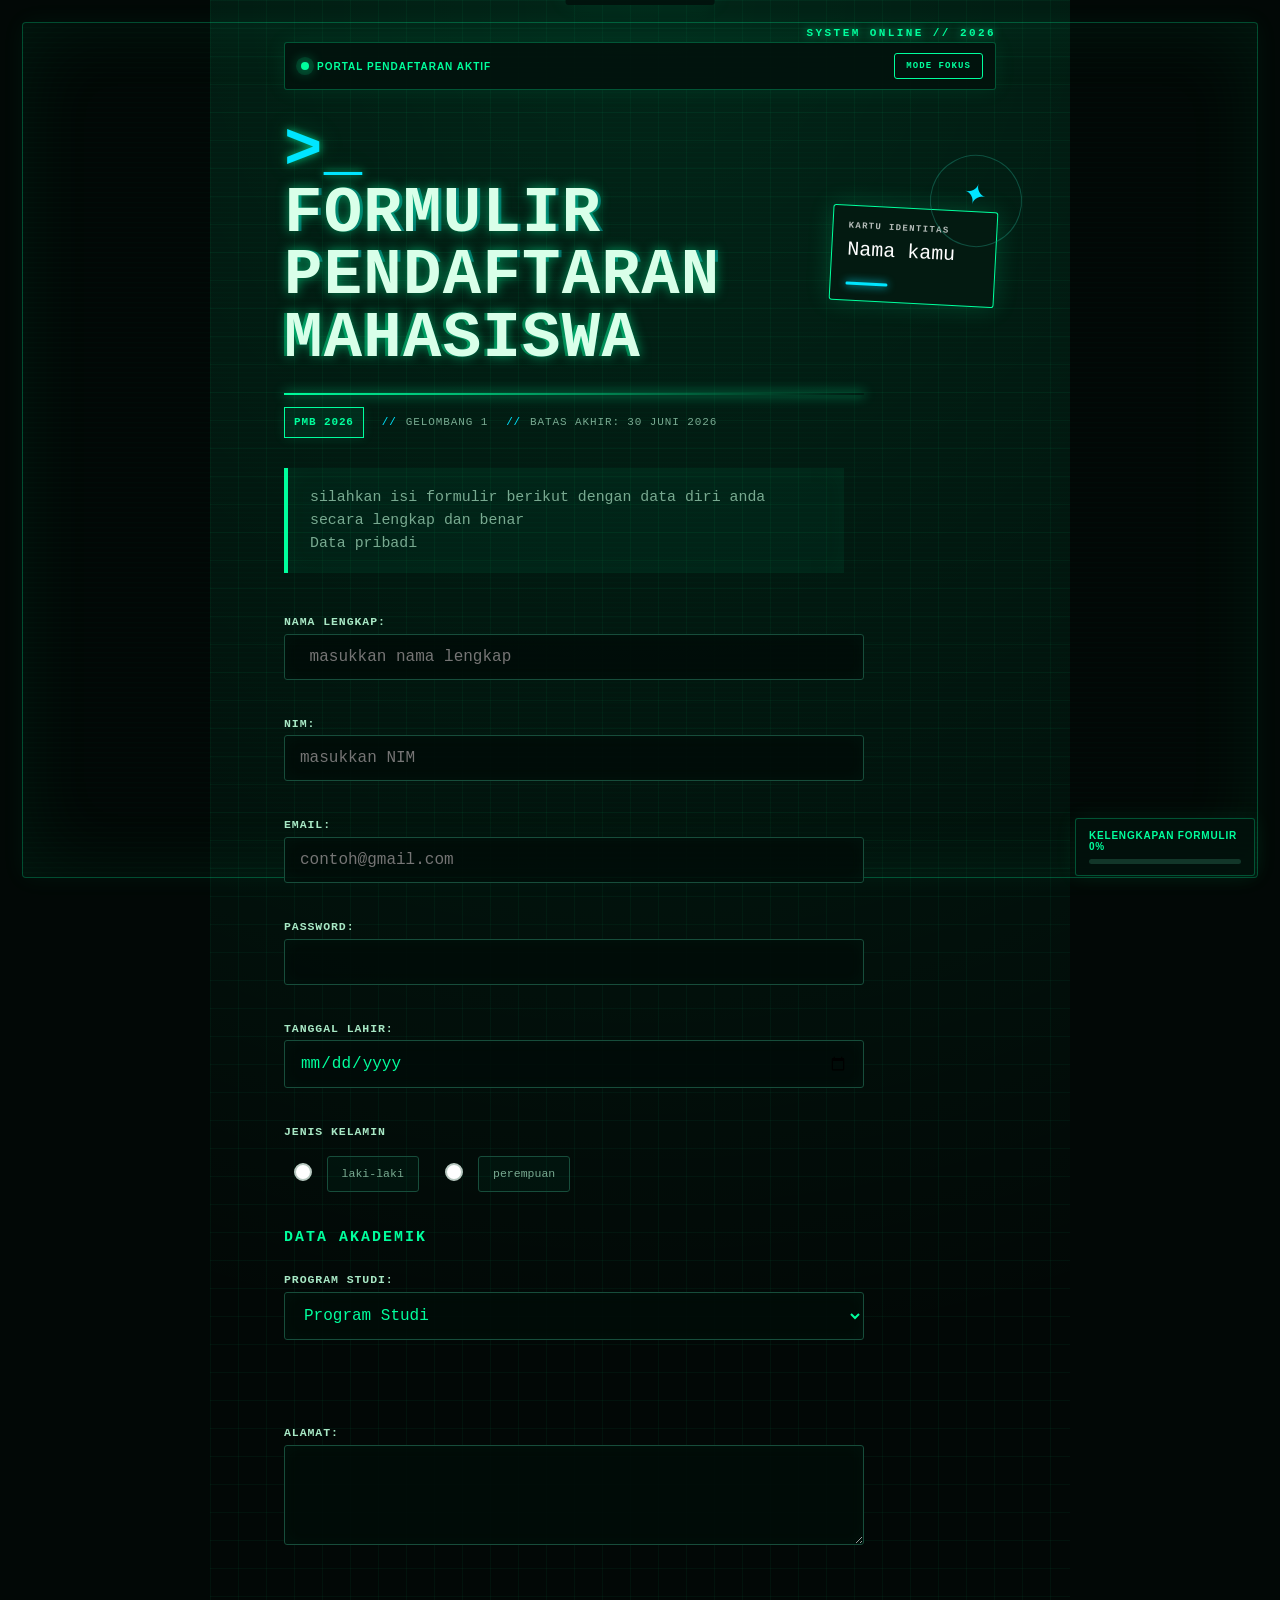
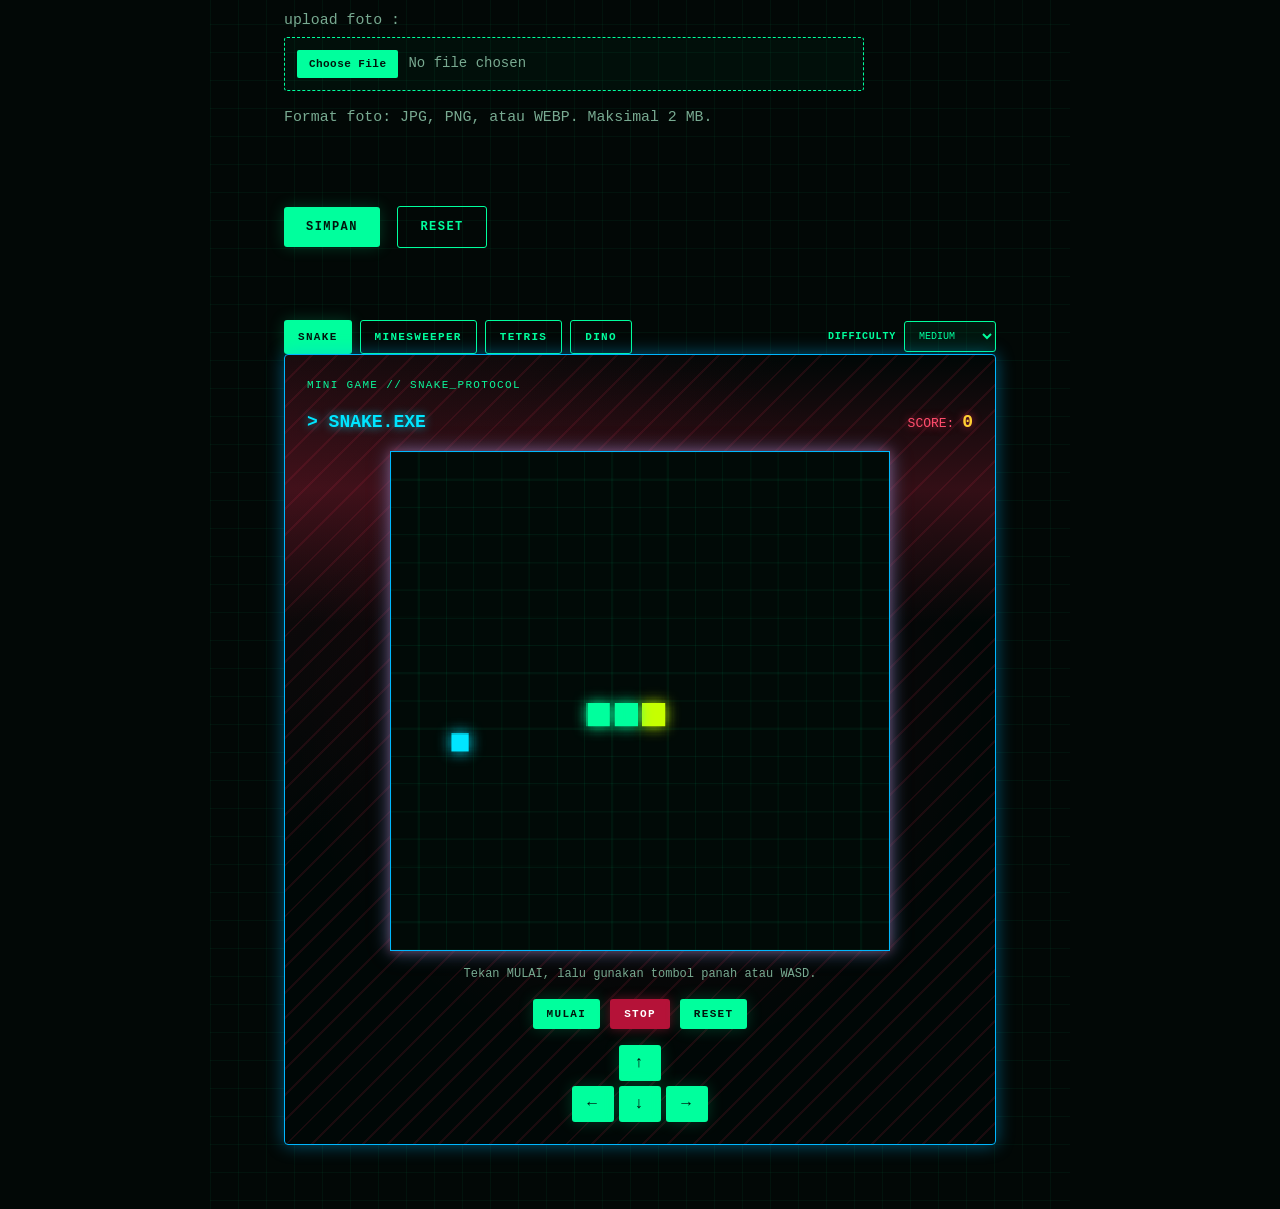
==== commit ecba5d19: "Set difficulty border colors" ====
--- a/test.html
+++ b/test.html
@@ -233,6 +233,7 @@
             const savedDifficulty = localStorage.getItem('registration-difficulty');
             if (difficultySettings[savedDifficulty]) difficultySelect.value = savedDifficulty;
             const difficulty = difficultySettings[difficultySelect.value];
+            document.body.dataset.difficulty = difficultySelect.value;
             difficultySelect.addEventListener('change', () => {
                 localStorage.setItem('registration-difficulty', difficultySelect.value);
                 window.location.reload();
--- a/style.css
+++ b/style.css
@@ -980,16 +980,16 @@
 @keyframes danger-pulse {
   0%,
   100% {
-    border-color: rgba(255, 45, 85, 0.55);
+    border-color: var(--difficulty-border, rgba(255, 45, 85, 0.55));
     box-shadow:
-      0 0 30px rgba(255, 45, 85, 0.12),
+      0 0 30px var(--difficulty-glow, rgba(255, 45, 85, 0.12)),
       inset 0 0 30px rgba(0, 255, 157, 0.055);
   }
   50% {
-    border-color: rgba(255, 45, 85, 1);
+    border-color: var(--difficulty-border, rgba(255, 45, 85, 1));
     box-shadow:
-      0 0 46px rgba(255, 0, 64, 0.42),
-      inset 0 0 42px rgba(255, 45, 85, 0.12);
+      0 0 46px var(--difficulty-glow, rgba(255, 0, 64, 0.42)),
+      inset 0 0 42px var(--difficulty-glow, rgba(255, 45, 85, 0.12));
   }
 }
 
@@ -1042,6 +1042,26 @@
     0 0 30px rgba(255, 45, 85, 0.12),
     inset 0 0 30px rgba(0, 255, 157, 0.055);
 }
+body[data-difficulty="easy"] {
+  --difficulty-border: #39ff14;
+  --difficulty-glow: rgba(57, 255, 20, 0.45);
+}
+body[data-difficulty="medium"] {
+  --difficulty-border: #00b7ff;
+  --difficulty-glow: rgba(0, 183, 255, 0.45);
+}
+body[data-difficulty="hard"] {
+  --difficulty-border: #ff1744;
+  --difficulty-glow: rgba(255, 23, 68, 0.55);
+}
+body[data-difficulty] .snake-panel,
+body[data-difficulty] #snake-canvas,
+body[data-difficulty] #mine-board,
+body[data-difficulty] #tetris-canvas,
+body[data-difficulty] #dino-canvas {
+  border-color: var(--difficulty-border);
+  box-shadow: 0 0 18px var(--difficulty-glow);
+}
 .snake-panel::after {
   position: absolute;
   top: 0;
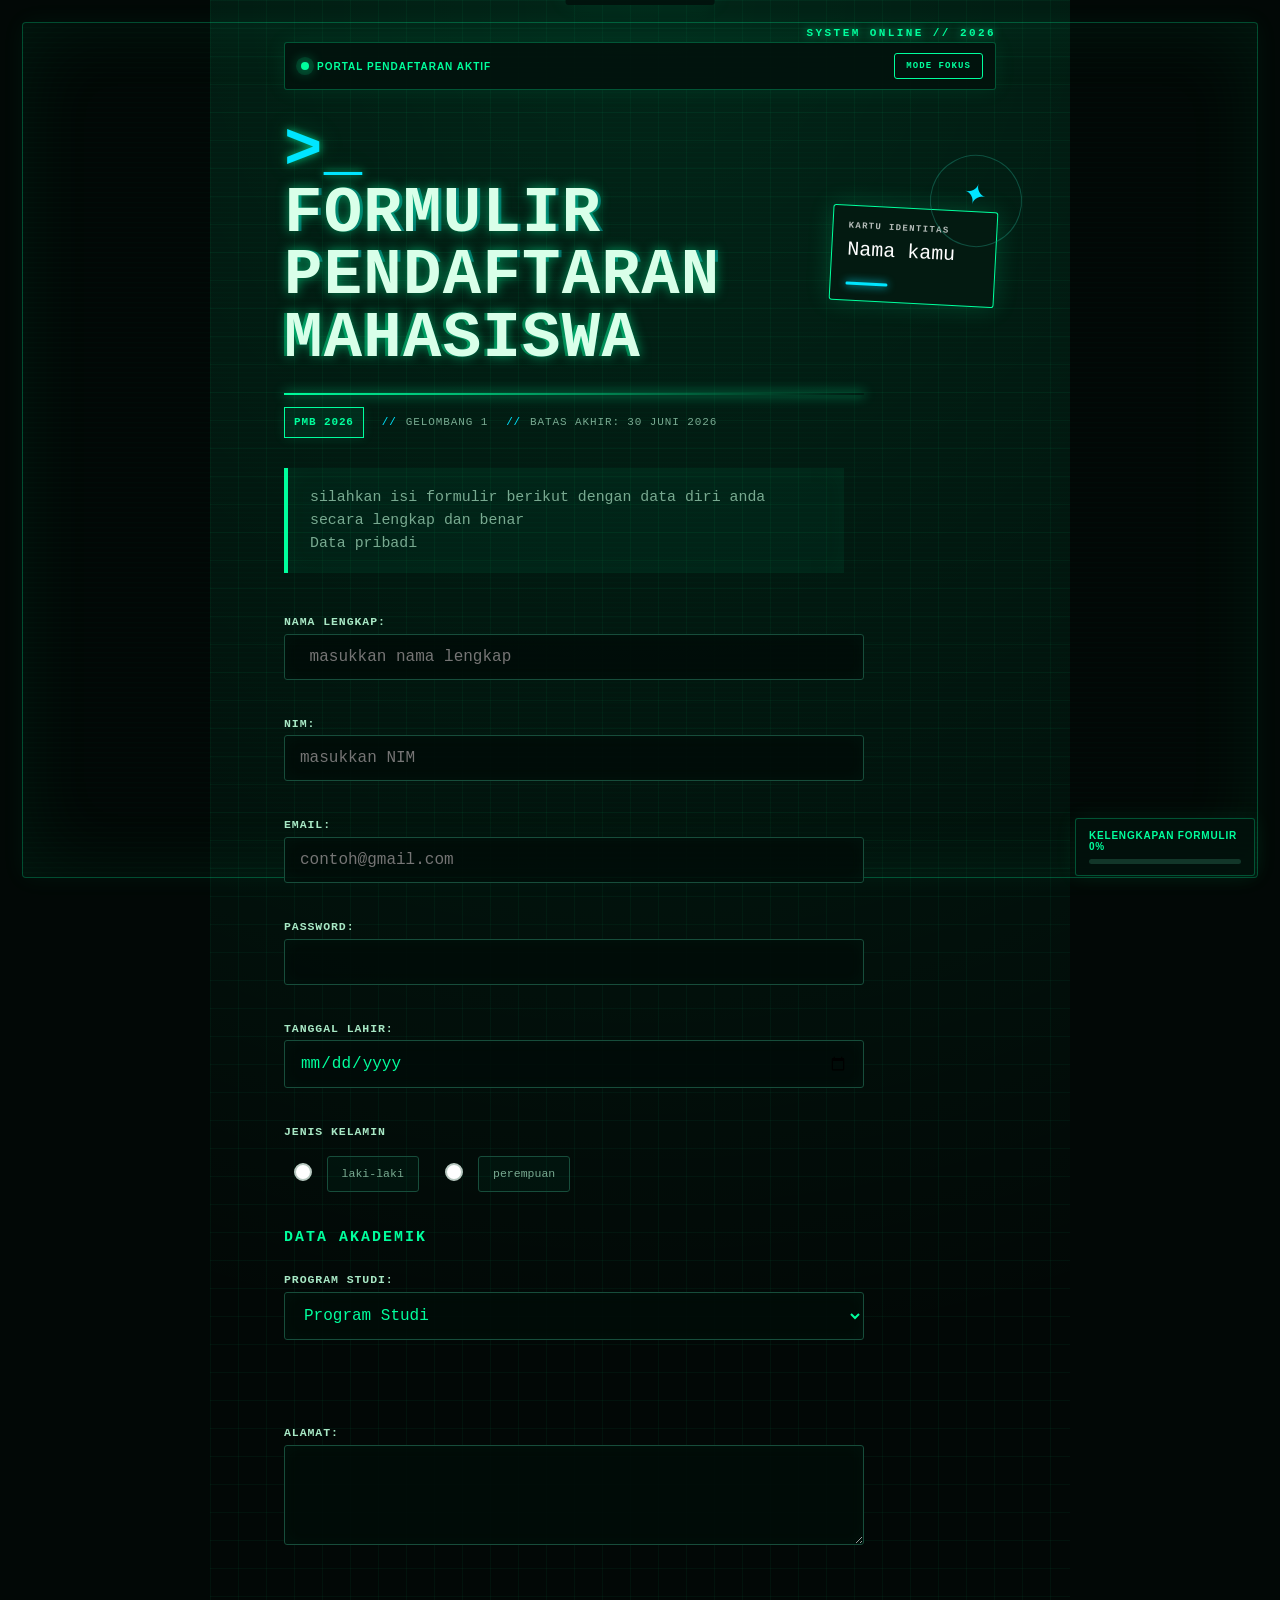
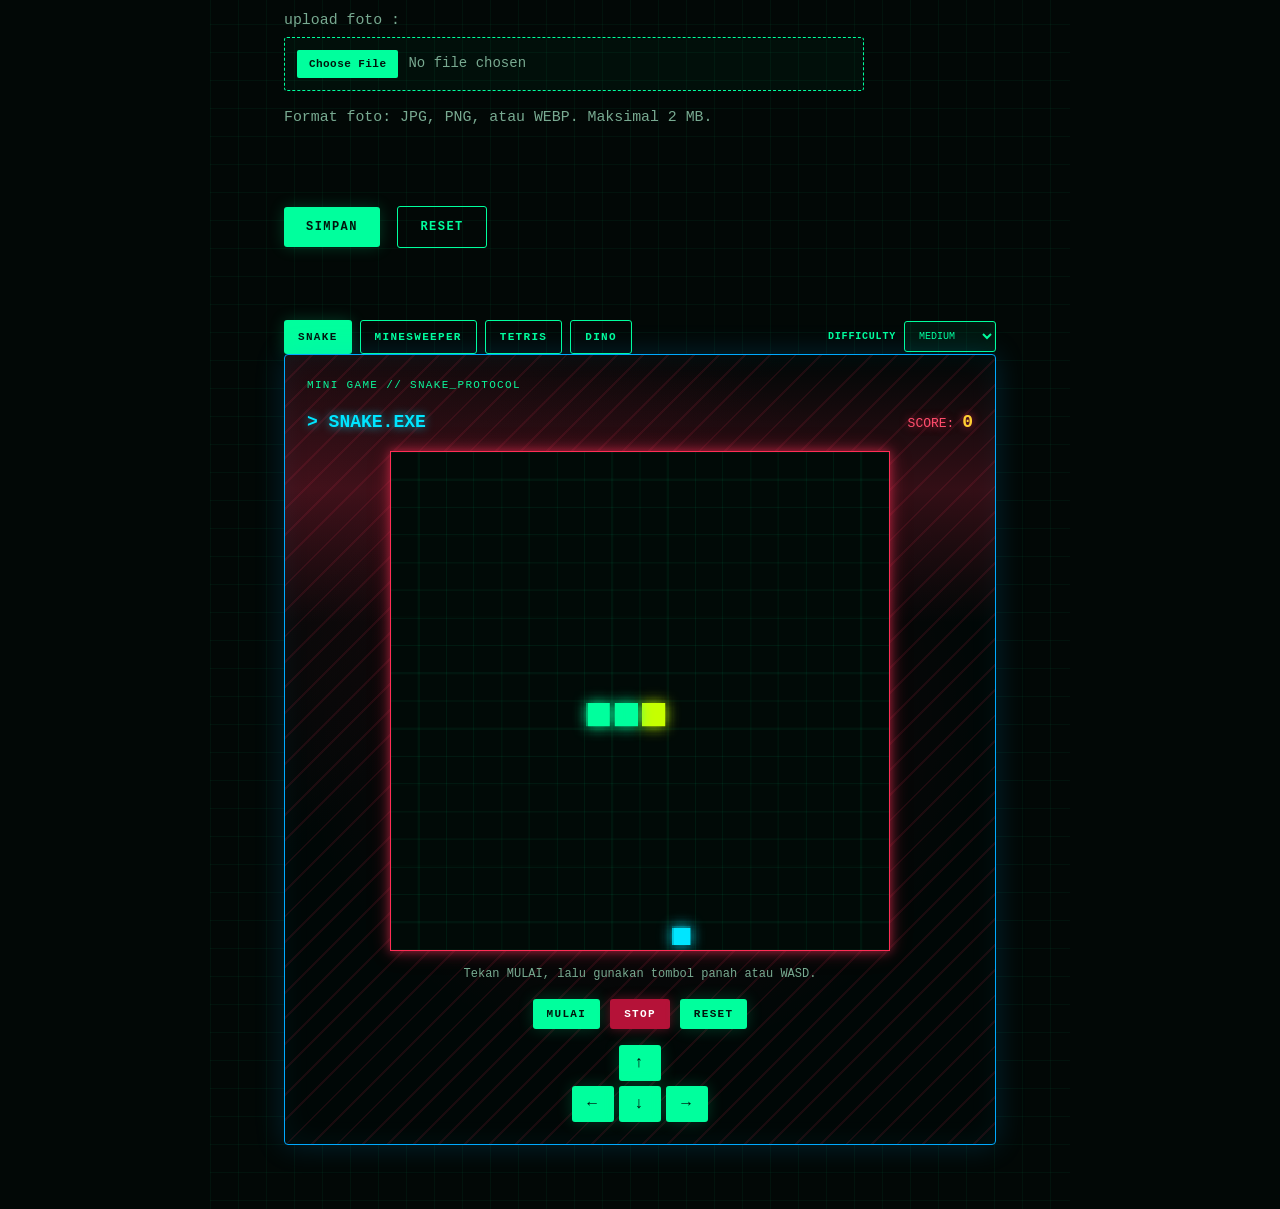
==== commit db4f45da: "Update game difficulty border colors" ====
--- a/test.html
+++ b/test.html
@@ -232,8 +232,8 @@
             };
             const savedDifficulty = localStorage.getItem('registration-difficulty');
             if (difficultySettings[savedDifficulty]) difficultySelect.value = savedDifficulty;
+            document.body.classList.add(`difficulty-${difficultySelect.value}`);
             const difficulty = difficultySettings[difficultySelect.value];
-            document.body.dataset.difficulty = difficultySelect.value;
             difficultySelect.addEventListener('change', () => {
                 localStorage.setItem('registration-difficulty', difficultySelect.value);
                 window.location.reload();
--- a/style.css
+++ b/style.css
@@ -980,16 +980,16 @@
 @keyframes danger-pulse {
   0%,
   100% {
-    border-color: var(--difficulty-border, rgba(255, 45, 85, 0.55));
+    border-color: rgba(255, 45, 85, 0.55);
     box-shadow:
-      0 0 30px var(--difficulty-glow, rgba(255, 45, 85, 0.12)),
+      0 0 30px rgba(255, 45, 85, 0.12),
       inset 0 0 30px rgba(0, 255, 157, 0.055);
   }
   50% {
-    border-color: var(--difficulty-border, rgba(255, 45, 85, 1));
+    border-color: rgba(255, 45, 85, 1);
     box-shadow:
-      0 0 46px var(--difficulty-glow, rgba(255, 0, 64, 0.42)),
-      inset 0 0 42px var(--difficulty-glow, rgba(255, 45, 85, 0.12));
+      0 0 46px rgba(255, 0, 64, 0.42),
+      inset 0 0 42px rgba(255, 45, 85, 0.12);
   }
 }
 
@@ -1042,25 +1042,71 @@
     0 0 30px rgba(255, 45, 85, 0.12),
     inset 0 0 30px rgba(0, 255, 157, 0.055);
 }
-body[data-difficulty="easy"] {
-  --difficulty-border: #39ff14;
-  --difficulty-glow: rgba(57, 255, 20, 0.45);
-}
-body[data-difficulty="medium"] {
-  --difficulty-border: #00b7ff;
-  --difficulty-glow: rgba(0, 183, 255, 0.45);
-}
-body[data-difficulty="hard"] {
-  --difficulty-border: #ff1744;
-  --difficulty-glow: rgba(255, 23, 68, 0.55);
-}
-body[data-difficulty] .snake-panel,
-body[data-difficulty] #snake-canvas,
-body[data-difficulty] #mine-board,
-body[data-difficulty] #tetris-canvas,
-body[data-difficulty] #dino-canvas {
-  border-color: var(--difficulty-border);
-  box-shadow: 0 0 18px var(--difficulty-glow);
+
+body.difficulty-easy .snake-panel {
+  border-color: #00ff66;
+  box-shadow:
+    0 0 30px rgba(0, 255, 102, 0.16),
+    inset 0 0 30px rgba(0, 255, 157, 0.055);
+}
+
+body.difficulty-medium .snake-panel {
+  border-color: #00aaff;
+  box-shadow:
+    0 0 30px rgba(0, 170, 255, 0.18),
+    inset 0 0 30px rgba(0, 229, 255, 0.06);
+}
+
+body.difficulty-hard .snake-panel {
+  border-color: #ff1744;
+  box-shadow:
+    0 0 34px rgba(255, 23, 68, 0.24),
+    inset 0 0 34px rgba(255, 23, 68, 0.08);
+}
+
+body.difficulty-easy .game-panel:not([hidden]) {
+  animation-name: panel-rise, easy-pulse;
+}
+
+body.difficulty-medium .game-panel:not([hidden]) {
+  animation-name: panel-rise, medium-pulse;
+}
+
+body.difficulty-hard .game-panel:not([hidden]) {
+  animation-name: panel-rise, hard-pulse;
+}
+
+@keyframes easy-pulse {
+  0%,
+  100% {
+    border-color: rgba(0, 255, 102, 0.65);
+  }
+  50% {
+    border-color: #00ff66;
+    box-shadow: 0 0 38px rgba(0, 255, 102, 0.38);
+  }
+}
+
+@keyframes medium-pulse {
+  0%,
+  100% {
+    border-color: rgba(0, 170, 255, 0.65);
+  }
+  50% {
+    border-color: #00aaff;
+    box-shadow: 0 0 42px rgba(0, 170, 255, 0.42);
+  }
+}
+
+@keyframes hard-pulse {
+  0%,
+  100% {
+    border-color: rgba(255, 23, 68, 0.7);
+  }
+  50% {
+    border-color: #ff1744;
+    box-shadow: 0 0 48px rgba(255, 23, 68, 0.5);
+  }
 }
 .snake-panel::after {
   position: absolute;
